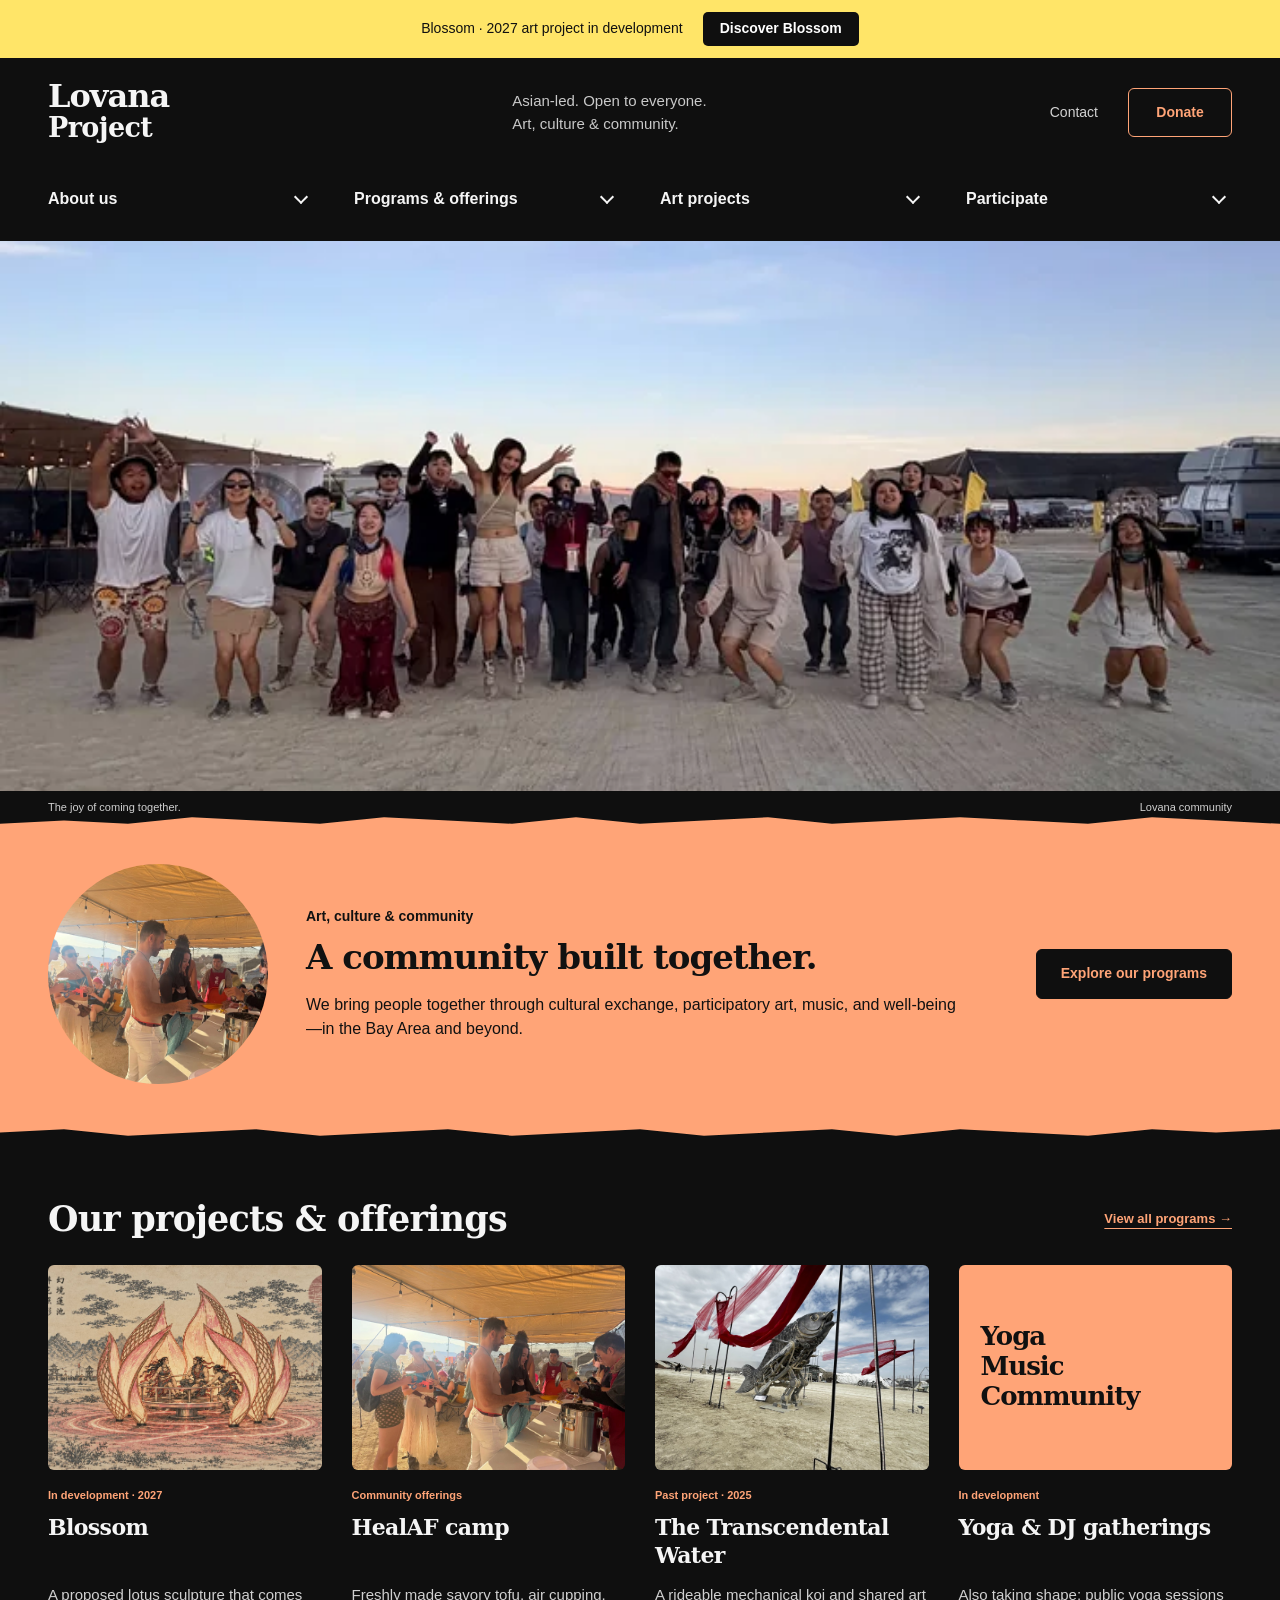
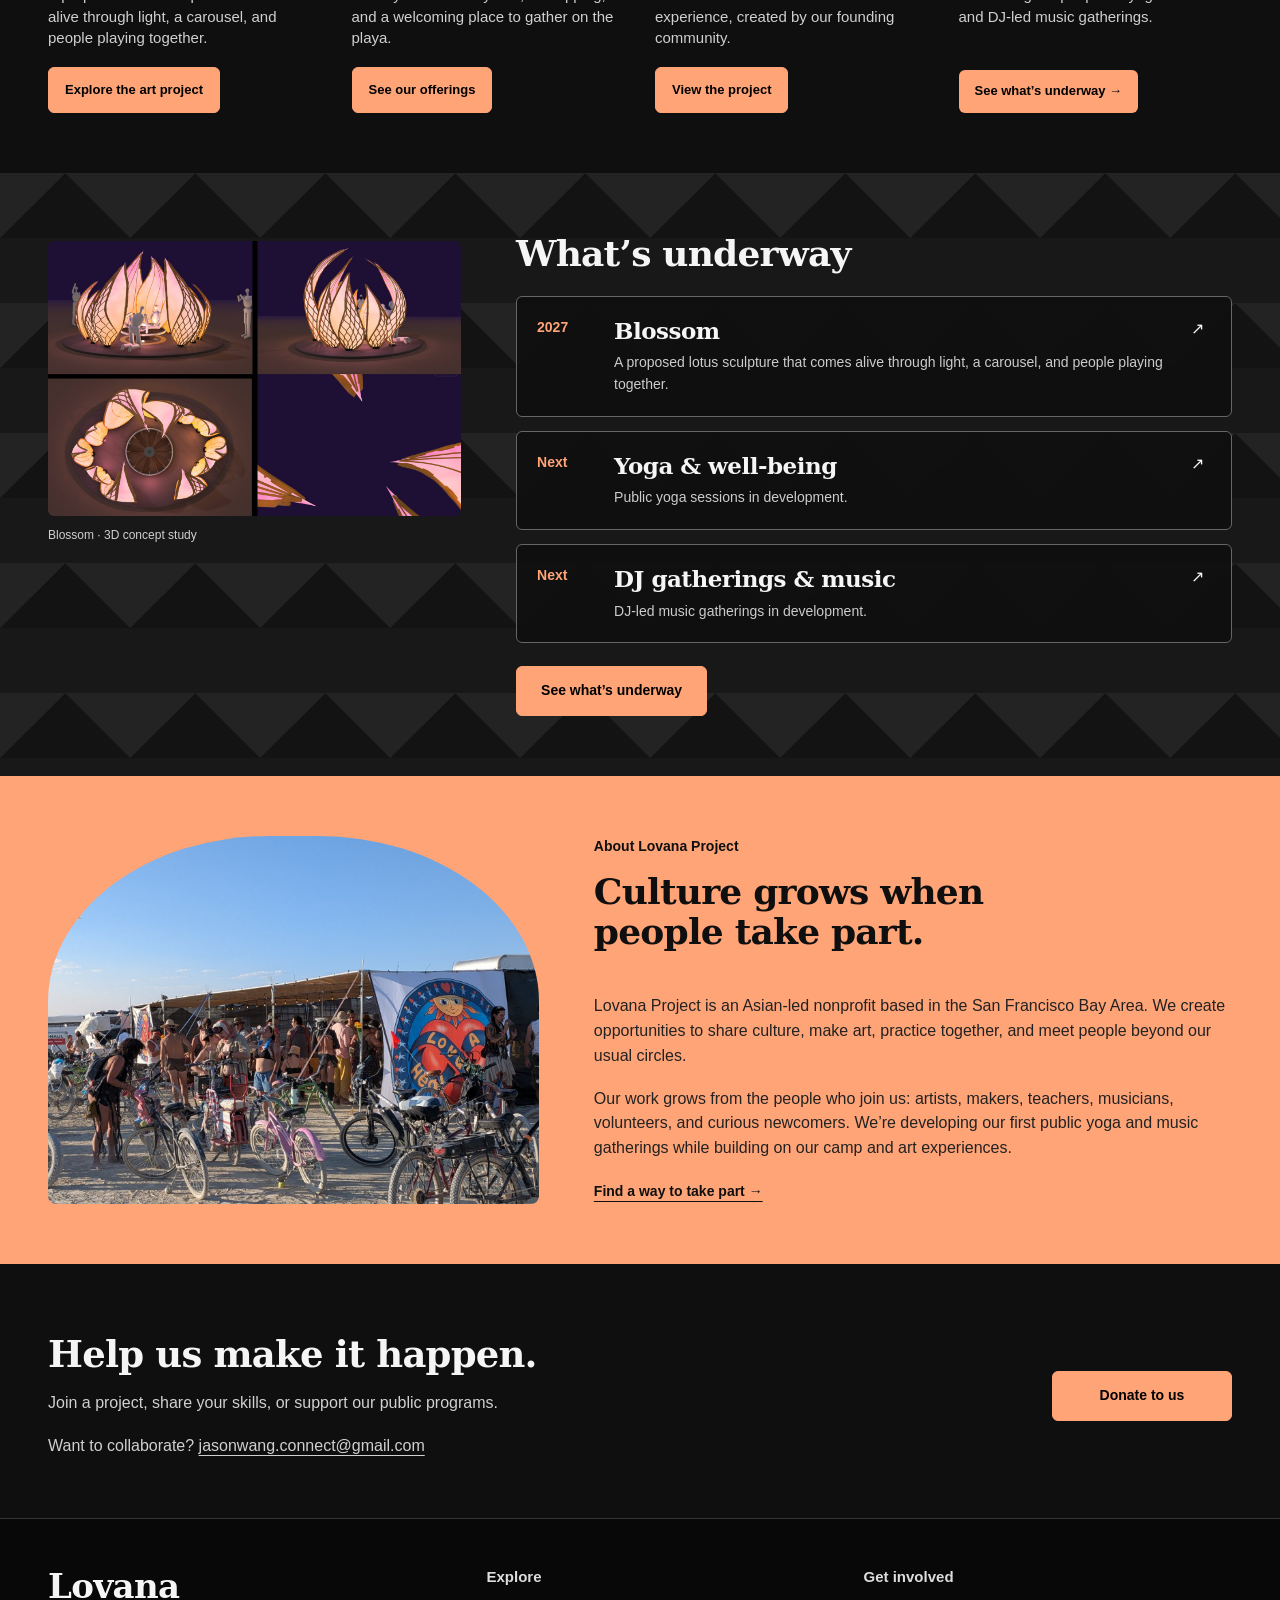
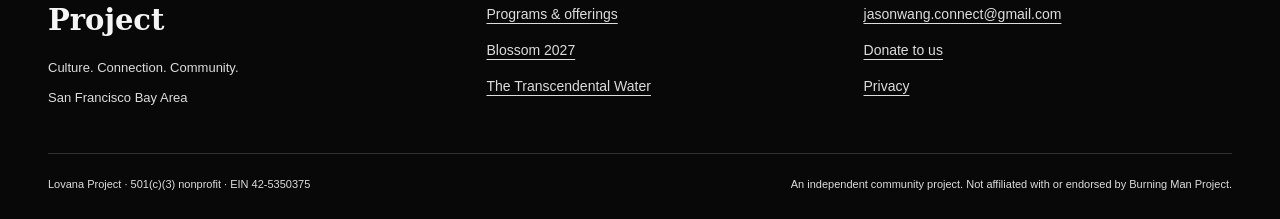
==== index.html @ 0ec7269a "Rebuild site layout with layered navigation and campaign sections" ====
<!doctype html>
<html lang="en"><head><meta charset="utf-8"><meta name="viewport" content="width=device-width, initial-scale=1"><meta name="description" content="Lovana Project brings people together through Asian culture, participatory art, music, and well-being."><meta name="theme-color" content="#111111"><title>Lovana Project — Art, culture &amp; community</title><link rel="stylesheet" href="assets/style.css?v=layout-2"><script src="assets/site.js" defer></script></head><body class="home-layout"><a class="skip" href="#main">Skip to content</a><header class="movement-header">
<div class="notice-bar"><span>Blossom · 2027 art project in development</span><a href="blossom.html">Discover Blossom</a></div>
<div class="brand-row wrap"><a class="wordmark" href="index.html" aria-label="Lovana Project home">Lovana<span>Project</span></a><p class="brand-message">Asian-led. Open to everyone.<br>Art, culture &amp; community.</p><div class="utility-links"><a href="mailto:jasonwang.connect@gmail.com">Contact</a><a class="button outline" href="donate.html">Donate</a></div></div>
<nav class="main-nav wrap" aria-label="Main navigation">
<details><summary>About us</summary><div class="dropdown-menu"><a href="index.html#about">Our community</a><a href="mailto:jasonwang.connect@gmail.com">Contact us</a><a href="privacy.html">Privacy</a></div></details>
<details><summary>Programs &amp; offerings</summary><div class="dropdown-menu"><a href="programs.html">All programs</a><a href="programs.html#offerings">HealAF camp offerings</a><a href="programs.html#underway">Yoga &amp; DJ gatherings</a></div></details>
<details><summary>Art projects</summary><div class="dropdown-menu"><a href="blossom.html">Blossom · 2027</a><a href="programs.html#transcendental-water">The Transcendental Water · 2025</a></div></details>
<details><summary>Participate</summary><div class="dropdown-menu"><a href="index.html#participate">Get involved</a><a href="mailto:jasonwang.connect@gmail.com">Collaborate with us</a><a href="donate.html">Support Lovana Project</a></div></details>
</nav></header><main id="main">
<section class="home-hero" aria-labelledby="home-title"><figure class="hero-photo">
        <picture><source type="image/webp" srcset="assets/photos/lovana-community-720.webp 720w, assets/photos/lovana-community-1440.webp 1440w, assets/photos/lovana-community-2048.webp 2048w" sizes="(max-width: 720px) calc(100vw - 40px), (max-width: 1296px) calc(100vw - 96px), 1200px"><img src="assets/photos/lovana-community.jpg" width="1440" height="809" alt="The Lovana community jumps and raises their arms together outside camp at dusk." fetchpriority="high" decoding="async"></source></picture>
        <figcaption><span>The joy of coming together.</span><span>Lovana community</span></figcaption>
      </figure></section>
<section class="welcome-band"><div class="wrap welcome-inner"><figure class="ribbon-photo"><img src="assets/photos/healaf-tofu.jpg" width="1440" height="1080" alt="Freshly made savory tofu shared with camp visitors." loading="lazy" decoding="async"></figure><div><p class="ribbon-kicker">Art, culture &amp; community</p><h1 id="home-title">A community built together.</h1><p>We bring people together through cultural exchange, participatory art, music, and well-being—in the Bay Area and beyond.</p></div><a class="button dark" href="programs.html">Explore our programs</a></div></section>
<section class="wrap section" id="programs"><span id="transcendental-water" class="anchor-alias"></span><div class="heading-row"><h2>Our projects &amp; offerings</h2><a class="text-link" href="programs.html">View all programs →</a></div><div class="story-cards">
<article><a class="card-image" href="blossom.html"><img src="assets/photos/blossom-panorama.jpg" width="1600" height="914" alt="Concept illustration of Blossom’s glowing lotus and human-powered carousel." loading="lazy" decoding="async"></a><p class="tag">In development · 2027</p><h3><a href="blossom.html">Blossom</a></h3><p>A proposed lotus sculpture that comes alive through light, a carousel, and people playing together.</p><a class="button" href="blossom.html">Explore the art project</a></article>
<article><a class="card-image" href="programs.html#offerings"><img src="assets/photos/healaf-tofu.jpg" width="1440" height="1080" alt="Volunteers serve freshly made savory tofu to the Burning Man community." loading="lazy" decoding="async"></a><p class="tag">Community offerings</p><h3><a href="programs.html#offerings">HealAF camp</a></h3><p>Freshly made savory tofu, air cupping, and a welcoming place to gather on the playa.</p><a class="button" href="programs.html#offerings">See our offerings</a></article>
<article><a class="card-image" href="programs.html#transcendental-water"><img src="assets/photos/transcendental-water-wide.jpg" width="1440" height="1079" alt="The Transcendental Water mechanical koi surrounded by flowing red ribbons." loading="lazy" decoding="async"></a><p class="tag">Past project · 2025</p><h3><a href="programs.html#transcendental-water">The Transcendental Water</a></h3><p>A rideable mechanical koi and shared art experience, created by our founding community.</p><a class="button" href="programs.html#transcendental-water">View the project</a></article>
<article class="upcoming-card"><div class="program-poster" aria-hidden="true"><span>Yoga</span><span>Music</span><span>Community</span></div><p class="tag">In development</p><h3>Yoga &amp; DJ gatherings</h3><p class="upcoming-note card-description">Also taking shape: public yoga sessions and DJ-led music gatherings. <a href="programs.html#underway">See what’s underway →</a></p></article></div></section>
<section class="underway-board section"><div class="wrap underway-grid"><figure><img src="assets/photos/blossom-model.jpg" width="1440" height="960" alt="3D study of Blossom’s petals and human-powered carousel." loading="lazy" decoding="async"><figcaption>Blossom · 3D concept study</figcaption></figure><div><h2>What’s underway</h2><a class="underway-row" href="blossom.html"><span class="row-year">2027</span><span><strong>Blossom</strong><span>A proposed lotus sculpture that comes alive through light, a carousel, and people playing together.</span></span><span aria-hidden="true">↗</span></a><a class="underway-row" href="programs.html#underway"><span class="row-year">Next</span><span><strong>Yoga &amp; well-being</strong><span>Public yoga sessions in development.</span></span><span aria-hidden="true">↗</span></a><a class="underway-row" href="programs.html#underway"><span class="row-year">Next</span><span><strong>DJ gatherings &amp; music</strong><span>DJ-led music gatherings in development.</span></span><span aria-hidden="true">↗</span></a><a class="button" href="programs.html#underway">See what’s underway</a></div></div></section><section class="about-band section" id="about"><div class="wrap about-inner"><figure class="community-cutout"><img src="assets/photos/healaf-camp.jpg" width="1440" height="1080" alt="Visitors and bicycles outside HealAF camp." loading="lazy" decoding="async"></figure><div><p class="tag">About Lovana Project</p><h2>Culture grows when<br>people take part.</h2></div><div><p>Lovana Project is an Asian-led nonprofit based in the San Francisco Bay Area. We create opportunities to share culture, make art, practice together, and meet people beyond our usual circles.</p><p>Our work grows from the people who join us: artists, makers, teachers, musicians, volunteers, and curious newcomers. We’re developing our first public yoga and music gatherings while building on our camp and art experiences.</p><a class="text-link" href="programs.html">Find a way to take part →</a></div></div></section>
<section class="participate section" id="participate"><div class="wrap support-inner"><div><h2>Help us make it happen.</h2><p>Join a project, share your skills, or support our public programs.</p><p class="contact-slot">Want to collaborate? <a href="mailto:jasonwang.connect@gmail.com">jasonwang.connect@gmail.com</a></p></div><a class="button" href="donate.html">Donate to us</a></div></section>
</main>  <footer class="expanded-footer"><div class="wrap footer-grid"><div class="footer-brand"><a class="wordmark" href="index.html">Lovana<span>Project</span></a><p>Culture. Connection. Community.</p><p>San Francisco Bay Area</p></div><div><h2>Explore</h2><a href="programs.html">Programs &amp; offerings</a><a href="blossom.html">Blossom 2027</a><a href="programs.html#transcendental-water">The Transcendental Water</a></div><div><h2>Get involved</h2><a href="mailto:jasonwang.connect@gmail.com">jasonwang.connect@gmail.com</a><a href="donate.html">Donate to us</a><a href="privacy.html">Privacy</a></div></div><div class="wrap footer-legal"><p>Lovana Project · 501(c)(3) nonprofit<span class="ein-slot"> · EIN 42-5350375</span></p><p>An independent community project. Not affiliated with or endorsed by Burning Man Project.</p></div></footer></body></html>
---- assets/style.css ----
:root{--paper:#111;--ink:#f5f2eb;--muted:#c4c2bd;--accent:#ffa16e;--line:#454545;--panel:#202020;--serif:Georgia,'Times New Roman',serif}
*{box-sizing:border-box}html{scroll-behavior:smooth;scroll-padding-top:24px}body{margin:0;background:var(--paper);color:var(--ink);font-family:Arial,Helvetica,sans-serif;font-size:16px;line-height:1.55}a{color:inherit;text-underline-offset:4px}a:hover{color:var(--accent)}a:focus-visible{outline:3px solid var(--accent);outline-offset:5px}::selection{background:var(--accent);color:#111}.wrap{width:min(1200px,calc(100% - 96px));margin-inline:auto}img{max-width:100%}figure{margin:0}picture{display:block}figure img{display:block;width:100%;height:auto}figcaption{font-size:12px;line-height:1.55;color:var(--muted);margin-top:10px}p{margin:0 0 18px}h1,h2,h3{font-family:var(--serif);font-weight:700;line-height:1.13;letter-spacing:-.7px;margin:0 0 22px}h1{font-size:58px}h2{font-size:36px}h3{font-size:25px}em{font-style:normal;color:inherit}h3 a{text-decoration:none}.skip{position:absolute;top:-100px;left:20px;z-index:4;background:var(--accent);color:#111;padding:12px}.skip:focus{top:10px}.section{padding-block:64px}.site-header.wrap{width:100%;padding:26px max(48px,calc((100vw - 1200px)/2));display:flex;align-items:center;justify-content:space-between;gap:30px;background:#101010;border-bottom:1px solid #303030}.wordmark{font-family:var(--serif);font-size:31px;font-weight:700;line-height:1;text-decoration:none;letter-spacing:-.6px;color:var(--ink)}.wordmark span{display:block;font-size:25px;line-height:1.2;letter-spacing:0}.site-header nav{display:flex;align-items:center;gap:32px;font-size:15px;font-weight:600}.site-header nav>a{text-decoration:none}.site-header nav>a:not(.button):hover{text-decoration:underline}.button{display:inline-flex;align-items:center;justify-content:center;gap:20px;min-height:48px;padding:13px 23px;background:var(--accent);border:1px solid var(--accent);border-radius:4px;color:#111;text-decoration:none;font-size:14px;font-weight:700;line-height:1.4}.button:hover{background:#ff8a49;border-color:#ff8a49;color:#111}.button.small{min-height:44px;padding:11px 23px}.button.dark,.button.light{background:#111;border-color:#111;color:#fff}.button.dark:hover,.button.light:hover{background:#303030;color:#fff}.text-link{display:inline-block;font-size:14px;font-weight:600;text-decoration:underline;text-underline-offset:5px}.eyebrow,.tag{font-family:Arial,Helvetica,sans-serif;font-size:11px;font-weight:700;letter-spacing:1px;text-transform:uppercase;color:var(--accent)}.eyebrow{margin-bottom:18px}.tag{margin-bottom:13px}.intro{font-size:20px;line-height:1.5;max-width:720px}.fine{font-size:12px;line-height:1.6;color:var(--muted)}.large-copy{font-size:23px;line-height:1.45}.home-hero{position:relative;background:#111}.home-hero .hero-photo img{width:100%;height:auto;display:block;border-radius:0}.home-hero .hero-photo picture{position:relative}.home-hero .hero-photo picture:after{content:"";position:absolute;inset:0;background:linear-gradient(180deg,rgba(0,0,0,.58),transparent 62%);pointer-events:none}.home-hero .hero-photo figcaption{padding:10px max(48px,calc((100vw - 1200px)/2));margin:0;display:flex;justify-content:space-between;gap:20px;background:#111}.splash-copy{position:absolute;top:9%;left:max(48px,calc((100vw - 1200px)/2));max-width:650px;pointer-events:none}.splash-copy h1{font-size:clamp(38px,5.1vw,76px);color:#fff;text-shadow:0 2px 12px #0005}.splash-copy p{font-size:17px;color:#fff}.welcome-band{background:var(--accent);color:#111;padding-block:38px}.welcome-inner{display:flex;align-items:center;justify-content:space-between;gap:60px}.welcome-inner>div{max-width:800px}.welcome-inner h2{font-size:31px;margin-bottom:12px}.welcome-inner p{margin:0}.welcome-inner .button{flex-shrink:0}.heading-row{display:flex;align-items:center;justify-content:space-between;gap:30px;margin-bottom:28px}.heading-row h2{margin:0}.story-cards{display:grid;grid-template-columns:repeat(3,1fr);gap:32px}.story-cards article{display:flex;flex-direction:column;align-items:flex-start}.card-image{width:100%;display:block;margin-bottom:20px}.card-image img{display:block;width:100%;aspect-ratio:4/3;object-fit:cover;border-radius:4px}.story-cards h3{margin-bottom:14px}.story-cards .tag{margin-bottom:10px}.story-cards p:not(.tag){font-size:15px;color:var(--muted)}.story-cards .button{margin-top:auto}.upcoming-note{border-top:1px solid var(--line);padding-top:27px;margin:35px 0 0;color:var(--muted);font-size:14px}.upcoming-note a{color:var(--accent)}.about-band{background:var(--panel)}.about-inner{display:grid;grid-template-columns:1fr 1.15fr;gap:80px}.about-inner p:not(.tag){color:var(--muted)}.about-inner .text-link{color:var(--accent)}.participate{background:#262626}.participate .eyebrow{color:var(--accent)}.participate p{max-width:760px;color:var(--muted)}.participate .button.light{background:var(--accent);color:#111;border-color:var(--accent)}.support-inner{display:flex;justify-content:space-between;align-items:center;gap:50px}.support-inner h2{margin-bottom:15px}.support-inner p:last-child{margin-bottom:0}.support-inner .button{min-width:180px;flex-shrink:0}.site-footer.wrap{width:100%;padding:40px max(48px,calc((100vw - 1200px)/2));display:flex;justify-content:space-between;gap:45px;background:#080808;font-size:12px;border-top:1px solid #333}.site-footer .wordmark{display:block;margin-bottom:20px;font-size:28px}.site-footer .wordmark span{font-size:22px}.site-footer p{margin-bottom:8px}.site-footer>div:last-child{max-width:490px}.affiliation{margin-top:18px}.page-intro{padding-block:58px 45px}.page-intro h1{font-size:60px;margin-bottom:25px}.page-intro>.intro{max-width:780px;color:var(--muted)}.section-nav{display:flex;gap:15px 28px;flex-wrap:wrap;margin-top:28px;font-size:14px}.section-nav a{color:var(--accent);padding-block:6px}.section-heading{display:flex;justify-content:space-between;align-items:flex-start;gap:50px;margin-bottom:30px}.section-heading h2{width:66%;margin:0}.underway{background:#1d1d1d}.blossom-teaser{display:grid;grid-template-columns:1.35fr 1fr;gap:40px;align-items:center;text-decoration:none;margin-bottom:40px}.blossom-teaser>img{display:block;width:100%;height:auto;border-radius:4px}.blossom-teaser>span{display:flex;flex-direction:column;align-items:flex-start;gap:15px;color:var(--ink)}.blossom-teaser .tag{margin:0}.blossom-teaser strong{font-family:var(--serif);font-size:42px;line-height:1.1}.blossom-teaser .text-link{color:var(--accent)}.program{display:grid;grid-template-columns:45px 1fr 1.35fr;gap:24px;padding-block:30px;border-top:1px solid var(--line)}.program-number{color:var(--muted);font-size:12px;padding-top:3px}.program h3{font-size:28px;margin:0}.program .tag{margin-bottom:12px}.program-detail p:not(.fine){color:var(--muted);font-size:15px}.program-detail p:last-child{margin-bottom:0}.programs{background:#111}.camp-gallery{display:grid;grid-template-columns:1fr 1fr;gap:24px;margin:12px 0 30px}.camp-gallery img{width:100%;aspect-ratio:4/3;object-fit:cover;border-radius:4px}.camp-gallery .tofu-offering{grid-column:1 / -1}.camp-gallery .tofu-offering img{aspect-ratio:16/9;object-position:center 55%}.past{display:grid;grid-template-columns:1fr 2fr;gap:40px}.past .year{font-family:var(--serif);font-size:72px;font-weight:700;color:var(--accent);line-height:1}.past>div>p:not(.tag):not(.eyebrow):not(.large-copy){color:var(--muted)}.art-gallery{grid-column:1 / -1;display:grid;grid-template-columns:1.5fr 1fr;gap:24px}.art-gallery img{height:440px;width:100%;object-fit:cover;border-radius:4px}.art-gallery figure:last-child img{object-position:center 64%}.project-moments{grid-column:1 / -1;display:grid;grid-template-columns:1.25fr 1fr;gap:24px}.project-moments figure:nth-child(1){grid-column:1;grid-row:1}.project-moments figure:nth-child(2){grid-column:1;grid-row:2}.project-moments figure:nth-child(3){grid-column:2;grid-row:1 / 3;align-self:center}.project-moments img{height:auto;width:100%;display:block;border-radius:4px}.back-link{display:inline-block;font-size:13px;margin-bottom:25px;color:var(--accent)}.blossom-title{display:flex;align-items:center;justify-content:space-between;gap:50px}.blossom-title h1{font-size:92px;margin:0}.blossom-title>.intro{max-width:440px;margin:0}.project-status{font-size:13px;color:var(--muted);margin-block:22px 30px}.blossom-hero img,.blossom-journey img,.design-section figure img{width:100%;height:auto;display:block;border-radius:4px}.project-story{display:grid;grid-template-columns:1fr 2fr;gap:40px}.project-story>div{max-width:750px}.project-story p:not(.large-copy):not(.eyebrow){color:var(--muted)}.project-story .button{margin-top:12px}.video-note{margin-top:10px}.blossom-journey{background:#232323}.journey-steps{list-style:none;padding:0;display:grid;grid-template-columns:repeat(3,1fr);gap:32px;margin:32px 0 0}.journey-steps h3{font-size:24px;margin-bottom:12px}.journey-steps p{font-size:14px;margin:0;color:var(--muted)}.journey-steps .tag{display:block;margin-bottom:12px}.design-section{background:#1c1c1c}.project-facts{display:grid;grid-template-columns:repeat(3,1fr);gap:25px 35px;margin:35px 0 26px}.project-facts div{border-top:1px solid var(--line);padding-top:15px}.project-facts dt{text-transform:uppercase;font-size:10px;letter-spacing:1px;margin-bottom:9px;color:var(--accent)}.project-facts dd{margin:0;font-size:15px}.project-actions{display:flex;align-items:center;gap:25px;flex-wrap:wrap}.project-actions .text-link{color:var(--accent)}.giving-simple{min-height:65vh;padding-block:90px 80px;text-align:center;max-width:850px}.giving-simple h1{font-size:58px;margin-bottom:25px}.giving-simple .intro{max-width:600px;margin:0 auto 35px;color:var(--muted)}.giving-simple #giving-status{margin:0 auto 35px;max-width:560px}.giving-simple #giving-status>.button{min-width:300px;min-height:80px;font-size:24px;padding:22px 40px;gap:40px}.giving-note{font-size:13px;line-height:1.65;color:var(--muted);max-width:390px;margin:18px auto 0}.giving-simple>.fine{margin:0}.prose{max-width:850px;padding-block:65px}.prose h1{font-size:60px;margin-bottom:30px}.prose h2{font-size:28px;margin-top:40px}.prose p{color:var(--muted)}.anchor-alias{display:block}
@media(max-width:1000px){.wrap{width:calc(100% - 56px)}.site-header.wrap{padding-inline:28px}.site-header nav{gap:22px;font-size:14px}.splash-copy{left:28px}.home-hero .hero-photo figcaption,.site-footer.wrap{padding-inline:28px}.welcome-inner{gap:30px}.story-cards{gap:22px}.about-inner{gap:40px}.blossom-title{align-items:flex-start;flex-direction:column;gap:18px}.blossom-title h1{font-size:85px}.art-gallery img{height:350px}.project-facts{grid-template-columns:repeat(2,1fr)}}
@media(max-width:720px){.wrap{width:calc(100% - 40px)}.section{padding-block:44px}.site-header.wrap{padding:19px 20px;gap:20px;align-items:flex-start}.wordmark{font-size:25px}.wordmark span{font-size:21px}.site-header nav{gap:12px 18px;flex-wrap:wrap;justify-content:flex-end;font-size:12px;max-width:240px}.site-header nav .button{padding:8px 17px;min-height:36px;font-size:12px}.splash-copy{left:20px;top:8%;max-width:270px}.splash-copy h1{font-size:clamp(26px,6.7vw,40px);margin-bottom:9px;letter-spacing:-.5px}.splash-copy p{font-size:12px}.home-hero .hero-photo figcaption{padding:9px 20px;font-size:10px;gap:10px}.home-hero .hero-photo figcaption>span:first-child{display:none}.welcome-band{padding-block:28px}.welcome-inner,.support-inner{display:block}.welcome-inner h2{font-size:26px}.welcome-inner .button{margin-top:24px}.heading-row{display:block}.heading-row h2{font-size:31px;margin-bottom:15px}.story-cards{grid-template-columns:1fr;gap:35px}.card-image img{aspect-ratio:4/3}.story-cards article{max-width:520px}.story-cards h3{font-size:26px}.story-cards .button{margin-top:5px}.about-inner,.past,.project-story{grid-template-columns:1fr;gap:18px}.about-inner h2{font-size:31px}.support-inner .button{margin-top:25px}.site-footer.wrap{padding:30px 20px;flex-direction:column;gap:25px}.site-footer .wordmark{font-size:25px;margin-bottom:15px}.site-footer .wordmark span{font-size:21px}.page-intro{padding-block:40px 35px}.page-intro h1{font-size:43px}.intro{font-size:18px}.section-heading{display:block;margin-bottom:25px}.section-heading h2{width:100%;font-size:31px}.section-heading>.eyebrow{margin-bottom:14px}.section-nav{gap:8px 24px;margin-top:20px}.blossom-teaser{grid-template-columns:1fr;gap:22px;margin-bottom:30px}.blossom-teaser strong{font-size:35px}.program{grid-template-columns:22px 1fr;gap:15px;padding-block:25px}.program-detail{grid-column:2}.program h3{font-size:26px}.programs .camp-gallery{grid-template-columns:1fr;gap:23px}.camp-gallery .tofu-offering{grid-column:auto}.camp-gallery .tofu-offering img{aspect-ratio:auto}.art-gallery{grid-template-columns:1fr;gap:22px}.art-gallery img{height:auto;object-fit:contain}.art-gallery figure:last-child{max-width:480px;width:100%;margin-inline:auto}.past .year{font-size:55px}.project-moments{grid-template-columns:1fr;gap:22px}.project-moments figure:nth-child(n){grid-column:auto;grid-row:auto}.project-moments figure:last-child{width:100%;max-width:480px;margin-inline:auto}.blossom-title h1{font-size:67px}.blossom-title>.intro{font-size:18px}.project-story h2{font-size:31px}.large-copy{font-size:21px}.journey-steps{grid-template-columns:1fr;gap:28px}.project-facts{grid-template-columns:1fr;gap:20px}.project-actions{gap:20px}.giving-simple{padding-block:65px}.giving-simple h1{font-size:43px}.giving-simple #giving-status>.button{width:100%;min-width:0;font-size:23px}.prose{padding-block:40px}.prose h1{font-size:45px}.prose h2{font-size:26px}}
@media(prefers-reduced-motion:reduce){html{scroll-behavior:auto}}

@media(max-width:720px){.splash-copy p{display:none}}

/* Layout system informed by Burning Man's layered navigation and campaign sections. */
:root{--paper:#0f0f0f;--ink:#f5f5f5;--accent:#ffa477;--muted:#d0d0d0;--serif:Rockwell,'Rockwell Nova','Roboto Slab','DejaVu Serif','Sitka Small',serif;--yellow:#ffe568}
body{font-family:Roboto,Inter,'Helvetica Neue',Arial,sans-serif;background:#0f0f0f}h1,h2,h3{letter-spacing:-.8px;font-family:var(--serif);font-weight:700}h2{font-size:36px}h3{font-size:23px}.section{padding-block:60px}.button{border-radius:6px;background:#ffa477;color:#000;font-size:14px;padding:14px 24px;min-height:49px}.button:hover{background:#ff8b46;color:#000}.eyebrow,.tag{text-transform:none;letter-spacing:0;font-size:13px;font-weight:600}.text-link{font-weight:600}
.movement-header{position:relative;z-index:20;background:#0f0f0f;color:#f5f5f5}.notice-bar{background:var(--yellow);color:#101010;padding:12px 24px;display:flex;align-items:center;justify-content:center;gap:20px;font-size:14px}.notice-bar a{background:#0f0f0f;border-radius:5px;color:#fff;text-decoration:none;padding:6px 17px;font-weight:600}.notice-bar a:hover{color:#ffa477}.brand-row{display:flex;align-items:center;justify-content:space-between;gap:40px;padding-block:23px}.movement-header .wordmark{font-family:var(--serif);font-size:32px;line-height:.95;letter-spacing:-1px}.movement-header .wordmark span{font-family:inherit;font-size:27px;line-height:1.25;letter-spacing:-.6px}.brand-message{font-size:15px;color:#c9c9c9;margin:0 auto;line-height:1.5}.utility-links{display:flex;align-items:center;gap:30px;font-size:14px}.utility-links>a:not(.button){color:#d3d3d3;text-decoration:none}.utility-links .outline{background:transparent;border:1px solid #ffa477;color:#ffa477;min-width:104px;padding:11px 24px}.utility-links .outline:hover{background:#ffa477;color:#000}.main-nav{display:grid;grid-template-columns:repeat(4,1fr);gap:40px;padding-block:9px 19px}.main-nav details{position:relative}.main-nav summary{display:flex;align-items:center;justify-content:space-between;gap:14px;list-style:none;cursor:pointer;padding:10px 0;font-size:16px;font-weight:600}.main-nav summary::-webkit-details-marker{display:none}.main-nav summary:after{content:'';display:block;width:8px;height:8px;border-right:2px solid #f5f5f5;border-bottom:2px solid #f5f5f5;transform:rotate(45deg);margin-right:8px;margin-top:-5px}.main-nav details[open] summary{color:#ffa477}.main-nav details[open] summary:after{transform:rotate(225deg);margin-top:3px;border-color:#ffa477}.dropdown-menu{position:absolute;top:100%;left:-18px;min-width:270px;background:#202020;border-top:3px solid #ffa477;border-radius:0 0 5px 5px;padding:12px 0;box-shadow:0 12px 24px #0007}.main-nav details:last-child .dropdown-menu{left:auto;right:0}.dropdown-menu a{display:block;padding:11px 18px;text-decoration:none;font-size:14px;color:#f5f5f5;line-height:1.4}.dropdown-menu a:hover,.dropdown-menu a:focus{background:#333;color:#ffa477}.main-nav summary:focus-visible{outline:2px solid #ffa477;outline-offset:5px}
.home-hero .hero-photo picture:after{display:none}.home-hero .hero-photo img{height:clamp(420px,43vw,620px);width:100%;object-fit:cover;object-position:center 73%}.home-hero .hero-photo figcaption{font-size:11px;padding-block:8px;background:#0f0f0f}.welcome-band{position:relative;margin-top:-10px;padding:50px 0 55px;background:#ffa477;clip-path:polygon(0 3%,5% 2%,10% 3%,15% 1%,20% 2%,25% 3%,30% 1%,35% 2%,40% 3%,45% 1%,50% 3%,55% 2%,60% 1%,65% 3%,70% 2%,75% 1%,80% 2%,85% 3%,90% 1%,95% 2%,100% 3%,100% 97%,95% 98%,90% 97%,85% 99%,80% 98%,75% 97%,70% 99%,65% 97%,60% 98%,55% 99%,50% 97%,45% 98%,40% 99%,35% 97%,30% 98%,25% 99%,20% 97%,15% 98%,10% 99%,5% 97%,0 98%)}.welcome-inner{display:grid;grid-template-columns:220px 1fr auto;align-items:center;gap:38px}.welcome-inner>div{max-width:650px}.ribbon-photo{width:220px;height:220px;border-radius:50%;overflow:hidden}.ribbon-photo img{width:100%;height:100%;object-fit:cover;object-position:65% center}.welcome-inner .ribbon-kicker{font-size:14px;font-weight:600;margin:0 0 10px}.welcome-inner h1{font-size:34px;line-height:1.15;margin:0 0 16px;letter-spacing:-1px}.welcome-inner h1 br{display:none}.welcome-inner p{font-size:16px}.welcome-inner .button{background:#0f0f0f;color:#ffa477;border-color:#0f0f0f;min-width:180px}.welcome-inner .button:hover{background:#2a2a2a}.home-layout .heading-row{margin-bottom:26px}.home-layout .heading-row h2{font-size:35px}.home-layout .heading-row .text-link{font-size:13px;color:#ffa477}.story-cards{grid-template-columns:repeat(4,1fr);gap:30px}.story-cards h3{font-size:22px;line-height:1.27;letter-spacing:-.6px}.story-cards p:not(.tag){font-size:15px;line-height:1.45}.story-cards .tag{font-size:11px;margin-bottom:10px;color:#ffa477}.card-image{margin-bottom:17px}.card-image img{border-radius:6px;aspect-ratio:4/3}.story-cards .button{font-size:13px;padding:12px 16px;min-height:46px;margin-top:6px}.program-poster{width:100%;aspect-ratio:4/3;background:#ffa477;border-radius:6px;color:#101010;display:flex;flex-direction:column;justify-content:center;padding:22px;margin-bottom:17px;font-family:var(--serif);font-weight:700;font-size:26px;line-height:1.15;letter-spacing:-1px}.story-cards .upcoming-note{border:0;margin:0;padding:0;font-size:15px;line-height:1.45}.story-cards .upcoming-note a{display:inline-block;background:#ffa477;color:#000;text-decoration:none;border-radius:6px;font-weight:700;padding:12px 16px;margin-top:20px;font-size:13px}.underway-board{background-color:#181818;background-image:linear-gradient(135deg,#232323 25%,transparent 25%),linear-gradient(225deg,#232323 25%,transparent 25%),linear-gradient(45deg,#131313 25%,transparent 25%),linear-gradient(315deg,#131313 25%,transparent 25%);background-size:130px 130px;background-position:0 0,0 0,65px 65px,65px 65px}.underway-grid{display:grid;grid-template-columns:.75fr 1.3fr;gap:55px;align-items:start}.underway-grid>figure{padding-top:8px}.underway-grid>figure img{border-radius:6px}.underway-grid h2{font-size:36px;margin-bottom:22px}.underway-row{display:grid;grid-template-columns:57px 1fr 20px;gap:20px;align-items:start;background:#0f0f0fe8;border:1px solid #666;border-radius:6px;padding:20px;text-decoration:none;margin-bottom:14px}.underway-row:hover{border-color:#ffa477;color:inherit}.row-year{color:#ffa477;font-size:14px;font-weight:700}.underway-row strong{display:block;font-family:var(--serif);font-size:23px;line-height:1.2;letter-spacing:-.5px;margin-bottom:8px}.underway-row>span>span{display:block;font-size:14px;color:#ccc}.underway-grid .button{margin-top:9px}.about-band{background:#ffa477;color:#0f0f0f}.about-inner{display:grid;grid-template-columns:1fr 1.3fr;gap:20px 55px;align-items:start}.community-cutout{grid-column:1;grid-row:1 / 3;align-self:center}.community-cutout img{height:auto;border-radius:45% 45% 8px 8px}.about-inner>div{grid-column:2}.about-inner h2{font-size:36px}.about-inner .tag{color:#0f0f0f;font-size:14px}.about-inner p:not(.tag){color:#222;font-size:16px}.about-inner .text-link{color:#0f0f0f}.participate{background:#0f0f0f}.support-inner{padding-top:10px}.support-inner h2{font-size:37px}.support-inner .button{background:#ffa477;color:#000}.expanded-footer{background:#080808;color:#ddd;border-top:1px solid #363636;padding:50px 0 25px}.footer-grid{display:grid;grid-template-columns:1.2fr 1fr 1.2fr;gap:70px}.footer-grid .wordmark{font-family:var(--serif);font-size:34px;display:inline-block;margin-bottom:20px;color:#f5f5f5}.footer-grid .wordmark span{font-size:29px}.footer-grid p{font-size:13px;margin-bottom:10px}.footer-grid h2{font-family:Arial,sans-serif;font-size:15px;letter-spacing:0;margin-bottom:18px}.footer-grid>div>a:not(.wordmark){display:block;font-size:14px;margin-bottom:14px}.footer-legal{border-top:1px solid #303030;margin-top:35px;padding-top:22px;display:flex;justify-content:space-between;gap:35px}.footer-legal p{font-size:11px;margin:0;line-height:1.6}
.programs-layout .page-intro{width:100%;max-width:none;background:#ffa477;color:#0f0f0f;padding:45px max(48px,calc((100vw - 1200px)/2)) 38px}.programs-layout .page-intro h1{font-size:49px;letter-spacing:-1.5px}.programs-layout .page-intro .eyebrow,.programs-layout .page-intro .intro{color:#0f0f0f}.programs-layout .section-nav{border-top:1px solid #0f0f0f55;padding-top:15px;margin-top:22px;gap:30px}.programs-layout .section-nav a{color:#111;font-weight:600}.section-heading{display:block;margin-bottom:30px}.section-heading h2{width:auto;font-size:36px}.section-heading .eyebrow{margin-bottom:12px}.underway{background:#0f0f0f}.underway .blossom-teaser{background:#202020;padding:25px;border-radius:8px;grid-template-columns:1.3fr 1fr;gap:35px;margin-bottom:25px}.blossom-teaser strong{font-size:42px}.blossom-teaser>span{gap:13px}.blossom-teaser .text-link{background:#ffa477;color:#000;text-decoration:none;padding:12px 22px;border-radius:6px;font-size:14px}.future-pair{display:grid;grid-template-columns:1fr 1fr;gap:25px;margin-bottom:25px}.future-pair .program{display:block;background:#202020;border:1px solid #454545;padding:27px;border-radius:8px}.future-pair .program-number{display:none}.future-pair .program h3{font-size:28px;margin-bottom:19px}.future-pair .program-detail{display:block}.future-pair .program .tag{font-size:13px}.programs-layout #offerings{background:#222}.offering-feature{display:grid;grid-template-columns:.8fr 1.4fr;gap:45px;align-items:center;margin-bottom:35px}.offering-feature>.program{display:block;border:0;padding:0}.offering-feature .program-number{display:none}.offering-feature h3{font-size:30px;margin-bottom:20px}.offering-feature .program-detail{margin-top:22px}.offering-feature .tofu-offering img{height:auto;aspect-ratio:auto;border-radius:6px}.programs-layout .camp-gallery{grid-template-columns:1fr 1fr;gap:30px;margin:0}.programs-layout .camp-gallery img{aspect-ratio:16/9}.past.section.wrap{width:100%;max-width:none;padding:60px max(48px,calc((100vw - 1200px)/2));background:#eae1d0;color:#111;grid-template-columns:.65fr 1.35fr;gap:35px 55px}.past .year{color:#0f0f0f;font-size:74px}.past .tag,.past .eyebrow{color:#222}.past>div>p:not(.tag):not(.eyebrow):not(.large-copy){color:#333}.past h2{font-size:38px}.past figcaption{color:#4e493f}.past .art-gallery{gap:30px}.past .art-gallery img{height:410px}.past .project-moments{grid-template-columns:1fr 1fr .75fr;gap:30px}.past .project-moments figure:nth-child(n){grid-column:auto;grid-row:auto;align-self:start}.past .project-moments img{border-radius:6px}
.project-masthead{padding-top:35px}.project-masthead .back-link{color:#ffa477;margin-bottom:25px}.project-masthead .eyebrow{font-size:14px}.project-masthead .blossom-title h1{font-size:100px}.project-masthead .project-status{display:inline-block;background:#ffa477;color:#111;padding:9px 14px;border-radius:4px;margin-top:24px}.blossom-layout main>.project-story:nth-of-type(2){background:#ffa477;color:#111;width:100%;max-width:none;padding-inline:max(48px,calc((100vw - 1200px)/2))}.blossom-layout main>.project-story:nth-of-type(2) p{color:#222}.blossom-layout main>.project-story:nth-of-type(2) .eyebrow{color:#111}.blossom-layout main>.project-story:nth-of-type(2) .button{background:#0f0f0f;color:#ffa477;border-color:#0f0f0f}.project-story h2{font-size:36px}.project-story .large-copy{font-size:26px;font-family:var(--serif);font-weight:700;line-height:1.3}.blossom-journey{background:#0f0f0f}.journey-steps li{border-top:4px solid #ffa477;padding:22px 0 0}.journey-steps h3{font-size:25px}.design-section{background:#232323}.project-facts div{border-color:#666}.project-facts dt{font-size:12px;text-transform:none;letter-spacing:0}.blossom-layout .participate{background:#ffa477;color:#111}.blossom-layout .participate p,.blossom-layout .participate .eyebrow{color:#222}.blossom-layout .participate .button.light{background:#111;color:#ffa477;border-color:#111}.blossom-layout .project-actions .text-link{color:#111}
.giving-simple.wrap{max-width:none;width:100%;padding:80px 24px 70px;background:#ffa477;color:#111;min-height:66vh}.giving-simple .eyebrow{color:#111}.giving-simple h1{font-size:52px;max-width:850px;margin-inline:auto}.giving-simple .intro,.giving-simple .giving-note,.giving-simple .fine{color:#222}.giving-simple #giving-status>.button{background:#0f0f0f;border-color:#0f0f0f;color:#ffa477;min-width:330px;min-height:85px;font-size:25px}.giving-simple #giving-status>.button:hover{background:#292929}.prose{padding-block:55px}.prose h1{font-size:51px}.prose h2{font-size:28px}
@media(max-width:1100px){.welcome-inner{grid-template-columns:170px 1fr;gap:25px}.ribbon-photo{width:170px;height:170px}.welcome-inner>.button{grid-column:2;justify-self:start}.story-cards{gap:22px;grid-template-columns:repeat(2,1fr)}.story-cards h3{font-size:26px}.program-poster{font-size:38px}.underway-grid{gap:30px}.footer-grid{gap:35px}.brand-row{gap:25px}.main-nav{gap:25px}.main-nav summary{font-size:14px}.brand-message{font-size:13px}.offering-feature{gap:30px}.project-masthead .blossom-title h1{font-size:85px}}
@media(max-width:720px){h2{font-size:29px}.section{padding-block:42px}.notice-bar{gap:10px;padding:10px 15px;font-size:11px;justify-content:space-between;line-height:1.4}.notice-bar span{max-width:190px}.notice-bar a{padding:6px 10px;white-space:nowrap;font-size:11px}.brand-row{padding-block:18px;gap:20px}.movement-header .wordmark{font-size:27px}.movement-header .wordmark span{font-size:23px}.brand-message{display:none}.utility-links{gap:16px;font-size:12px}.utility-links .outline{min-width:80px;padding:8px 16px;min-height:39px;font-size:12px}.main-nav{grid-template-columns:1fr 1fr;gap:2px 25px;padding:0 0 14px}.main-nav summary{font-size:12px;padding:9px 0}.main-nav summary:after{width:6px;height:6px}.dropdown-menu{min-width:240px;left:0;max-width:calc(100vw - 40px)}.main-nav details:nth-child(even) .dropdown-menu{left:auto;right:0}.dropdown-menu a{font-size:13px;padding:12px 15px}.home-hero .hero-photo img{height:auto;object-fit:contain}.home-hero .hero-photo figcaption{font-size:10px}.welcome-band{margin-top:-4px;padding:32px 0 40px;clip-path:polygon(0 1%,10% 2%,20% 1%,30% 2%,40% 1%,50% 2%,60% 1%,70% 2%,80% 1%,90% 2%,100% 1%,100% 99%,90% 98%,80% 99%,70% 98%,60% 99%,50% 98%,40% 99%,30% 98%,20% 99%,10% 98%,0 99%)}.welcome-inner{grid-template-columns:85px 1fr;gap:18px;align-items:start}.ribbon-photo{width:85px;height:85px;margin-top:7px}.welcome-inner .ribbon-kicker{font-size:11px;margin-bottom:9px}.welcome-inner h1{font-size:26px;line-height:1.2;letter-spacing:-.8px;margin-bottom:13px}.welcome-inner p{font-size:14px}.welcome-inner>.button{grid-column:1 / -1;justify-self:center;min-width:220px;margin-top:6px}.home-layout .heading-row h2{font-size:28px}.home-layout .heading-row{margin-bottom:25px}.story-cards{grid-template-columns:1fr;gap:35px}.story-cards h3{font-size:27px}.program-poster{font-size:39px}.story-cards .button{font-size:14px}.story-cards article{max-width:none}.story-cards .upcoming-note a{font-size:14px}.underway-grid{grid-template-columns:1fr;gap:30px}.underway-grid>figure{display:none}.underway-grid h2{font-size:30px}.underway-row{grid-template-columns:42px 1fr 15px;gap:14px;padding:18px}.underway-row strong{font-size:22px}.underway-row>span>span{font-size:13px}.row-year{font-size:12px}.about-inner{grid-template-columns:1fr;gap:20px}.community-cutout{grid-column:1;grid-row:auto;max-width:400px}.community-cutout img{border-radius:6px;aspect-ratio:16/9;object-fit:cover}.about-inner>div{grid-column:1}.about-inner h2{font-size:30px}.about-inner p:not(.tag){font-size:15px}.about-inner .tag{font-size:13px}.support-inner h2{font-size:30px}.expanded-footer{padding-top:35px}.footer-grid{grid-template-columns:1fr;gap:25px}.footer-grid .wordmark{font-size:30px;margin-bottom:16px}.footer-grid .wordmark span{font-size:25px}.footer-grid>div>a:not(.wordmark){font-size:13px;margin-bottom:12px}.footer-grid h2{margin-bottom:13px}.footer-legal{display:block;margin-top:25px;padding-top:20px}.footer-legal p{margin-bottom:12px}.programs-layout .page-intro{padding:35px 20px 25px}.programs-layout .page-intro h1{font-size:36px}.programs-layout .page-intro>.intro{font-size:16px}.programs-layout .section-nav{gap:8px 19px;font-size:12px;padding-top:12px;margin-top:17px}.section-heading h2{font-size:30px}.underway .blossom-teaser{grid-template-columns:1fr;padding:18px;gap:21px;margin-bottom:22px}.blossom-teaser strong{font-size:36px}.blossom-teaser>span{font-size:15px}.future-pair{grid-template-columns:1fr;gap:20px}.future-pair .program{padding:22px}.future-pair .program h3{font-size:26px}.offering-feature{grid-template-columns:1fr;gap:25px;margin-bottom:25px}.offering-feature h3{font-size:29px}.offering-feature .program-detail{margin-top:18px}.programs-layout .camp-gallery{grid-template-columns:1fr;gap:24px}.past.section.wrap{padding:42px 20px;grid-template-columns:1fr;gap:25px}.past h2{font-size:32px}.past .year{font-size:54px}.past .art-gallery{grid-template-columns:1fr;gap:24px}.past .art-gallery img{height:auto;object-fit:contain}.past .project-moments{grid-template-columns:1fr;gap:24px}.project-masthead .blossom-title h1{font-size:65px}.project-masthead .project-status{font-size:11px;line-height:1.5}.blossom-layout main>.project-story:nth-of-type(2){padding-inline:20px}.project-story h2{font-size:30px}.project-story .large-copy{font-size:23px}.journey-steps h3{font-size:24px}.giving-simple.wrap{padding:55px 20px}.giving-simple h1{font-size:36px}.giving-simple #giving-status>.button{width:100%;min-width:0;font-size:24px}.prose h1{font-size:40px}.prose h2{font-size:26px}}

.story-cards .card-image img{height:auto;aspect-ratio:4/3;object-fit:cover}

@media(min-width:721px){.story-cards h3{min-height:56px}.story-cards article>.button{margin-top:auto}.story-cards .upcoming-note{display:flex;flex-direction:column;flex:1}.story-cards .upcoming-note a{align-self:flex-start;margin-top:auto}}
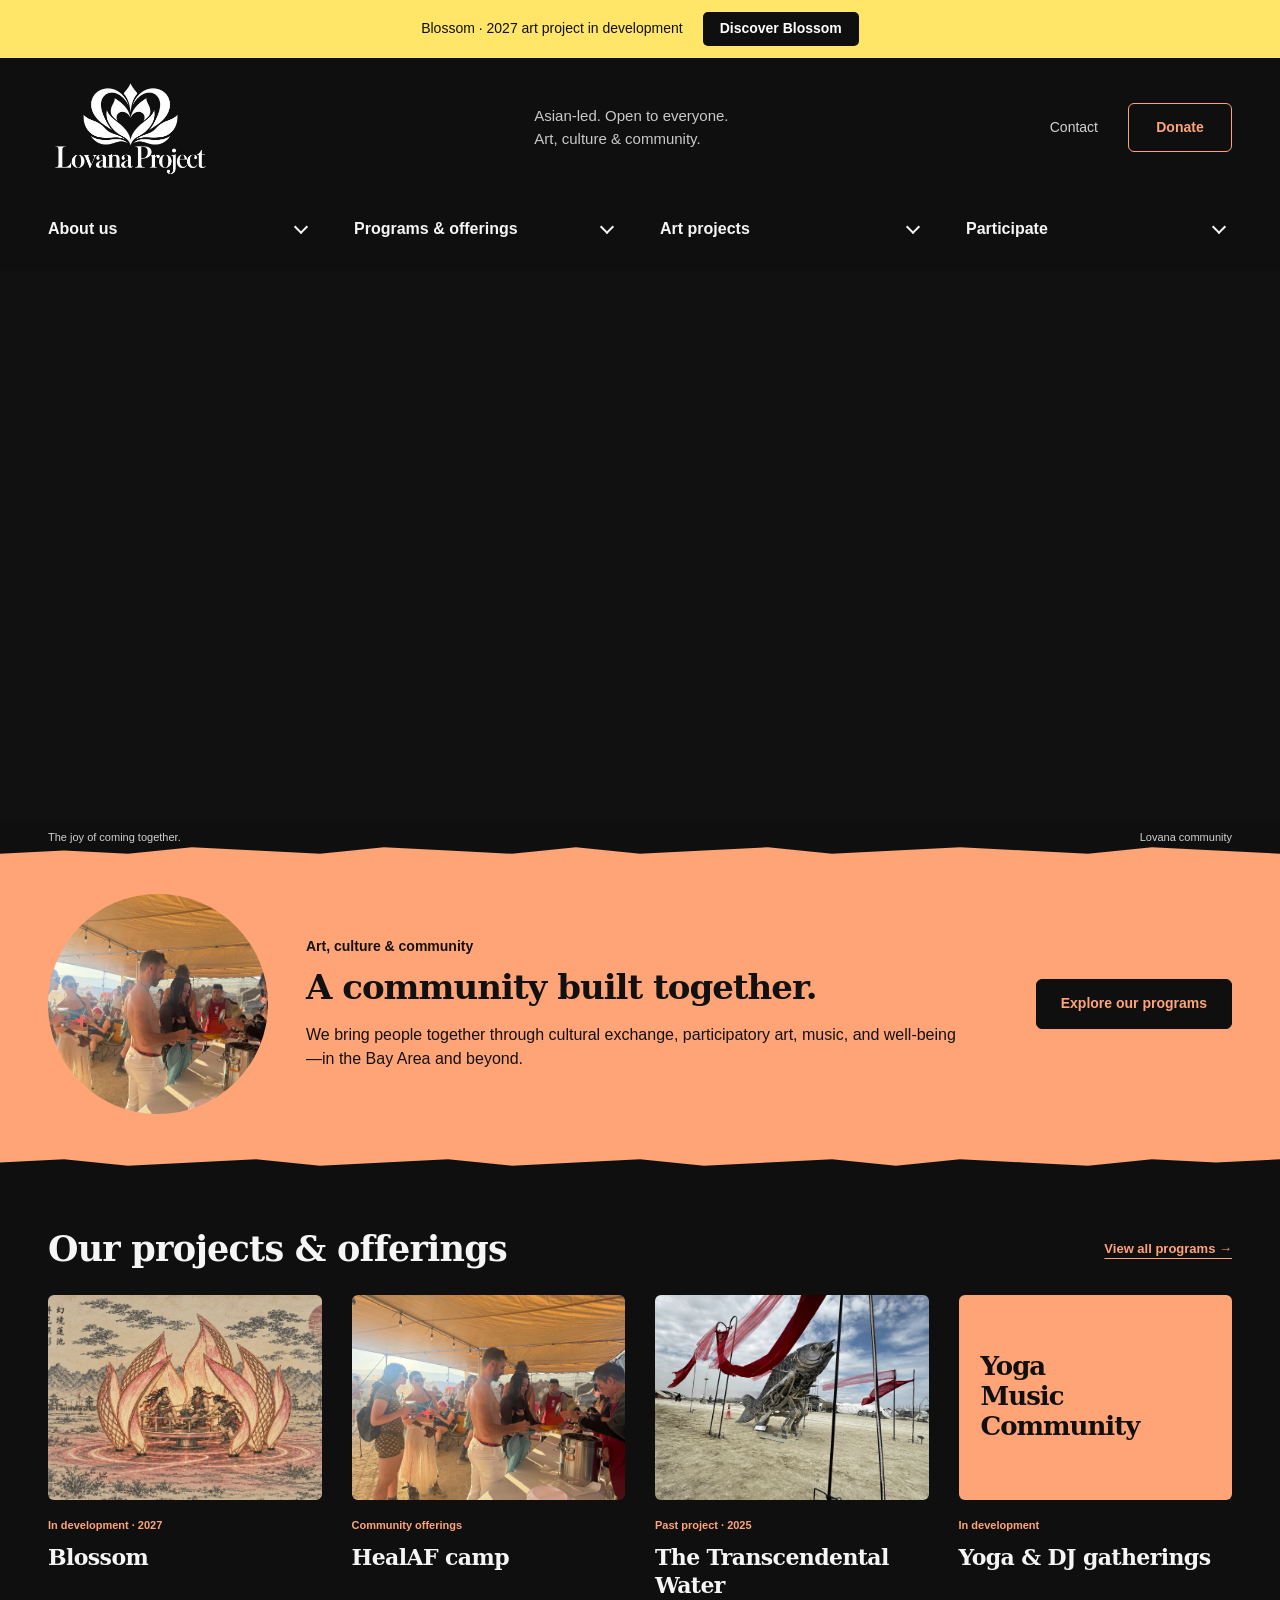
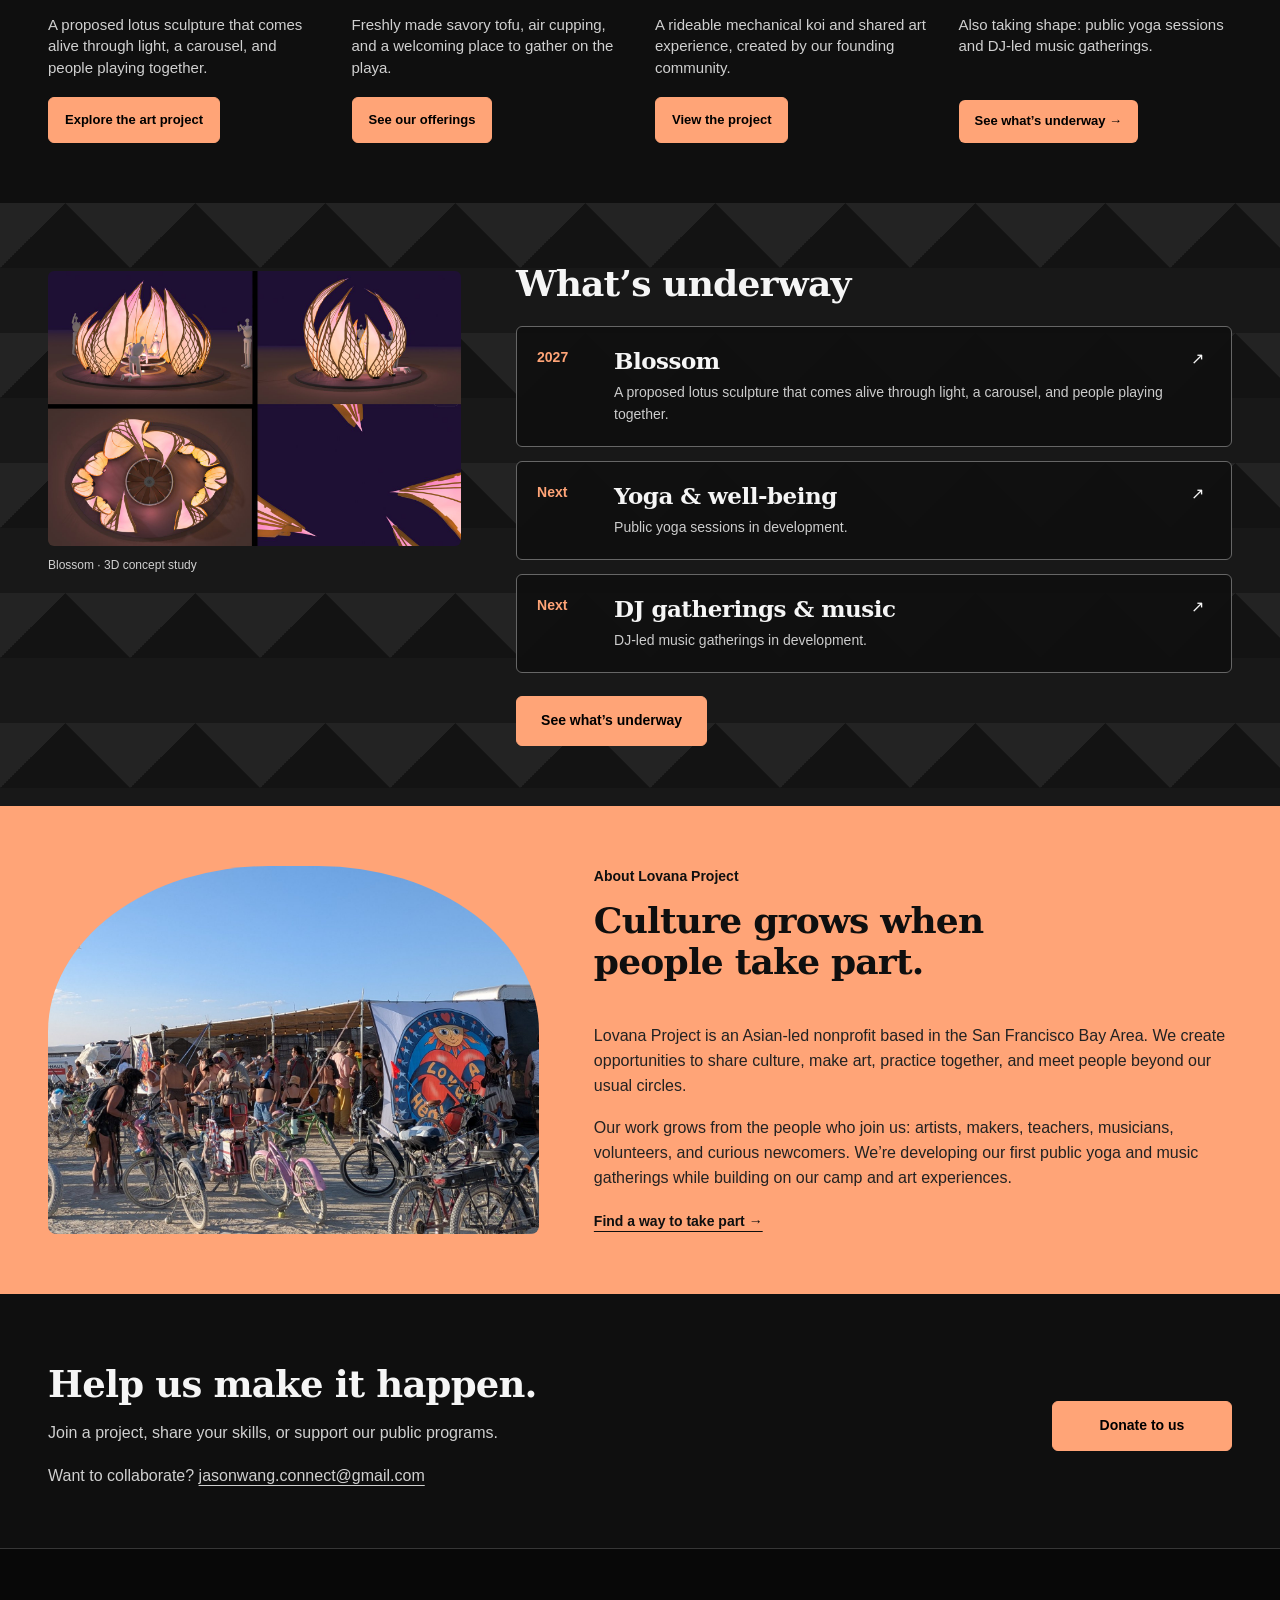
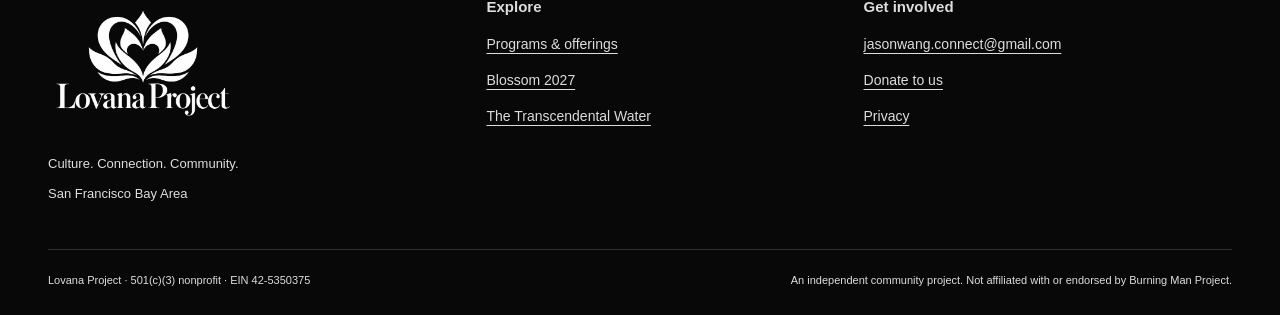
==== commit a346827c: "Add lotus-and-heart logo to header and footer" ====
--- a/index.html
+++ b/index.html
@@ -1,7 +1,7 @@
 <!doctype html>
-<html lang="en"><head><meta charset="utf-8"><meta name="viewport" content="width=device-width, initial-scale=1"><meta name="description" content="Lovana Project brings people together through Asian culture, participatory art, music, and well-being."><meta name="theme-color" content="#111111"><title>Lovana Project — Art, culture &amp; community</title><link rel="stylesheet" href="assets/style.css?v=layout-2"><script src="assets/site.js" defer></script></head><body class="home-layout"><a class="skip" href="#main">Skip to content</a><header class="movement-header">
+<html lang="en"><head><meta charset="utf-8"><meta name="viewport" content="width=device-width, initial-scale=1"><meta name="description" content="Lovana Project brings people together through Asian culture, participatory art, music, and well-being."><meta name="theme-color" content="#111111"><title>Lovana Project — Art, culture &amp; community</title><link rel="stylesheet" href="assets/style.css?v=layout-3-logo"><script src="assets/site.js" defer></script></head><body class="home-layout"><a class="skip" href="#main">Skip to content</a><header class="movement-header">
 <div class="notice-bar"><span>Blossom · 2027 art project in development</span><a href="blossom.html">Discover Blossom</a></div>
-<div class="brand-row wrap"><a class="wordmark" href="index.html" aria-label="Lovana Project home">Lovana<span>Project</span></a><p class="brand-message">Asian-led. Open to everyone.<br>Art, culture &amp; community.</p><div class="utility-links"><a href="mailto:jasonwang.connect@gmail.com">Contact</a><a class="button outline" href="donate.html">Donate</a></div></div>
+<div class="brand-row wrap"><a class="wordmark" href="index.html" aria-label="Lovana Project home"><img class="brand-logo" src="assets/lovana-logo.webp" width="640" height="427" alt="Lovana Project — lotus and heart logo" decoding="async"></a><p class="brand-message">Asian-led. Open to everyone.<br>Art, culture &amp; community.</p><div class="utility-links"><a href="mailto:jasonwang.connect@gmail.com">Contact</a><a class="button outline" href="donate.html">Donate</a></div></div>
 <nav class="main-nav wrap" aria-label="Main navigation">
 <details><summary>About us</summary><div class="dropdown-menu"><a href="index.html#about">Our community</a><a href="mailto:jasonwang.connect@gmail.com">Contact us</a><a href="privacy.html">Privacy</a></div></details>
 <details><summary>Programs &amp; offerings</summary><div class="dropdown-menu"><a href="programs.html">All programs</a><a href="programs.html#offerings">HealAF camp offerings</a><a href="programs.html#underway">Yoga &amp; DJ gatherings</a></div></details>
@@ -20,4 +20,4 @@
 <article class="upcoming-card"><div class="program-poster" aria-hidden="true"><span>Yoga</span><span>Music</span><span>Community</span></div><p class="tag">In development</p><h3>Yoga &amp; DJ gatherings</h3><p class="upcoming-note card-description">Also taking shape: public yoga sessions and DJ-led music gatherings. <a href="programs.html#underway">See what’s underway →</a></p></article></div></section>
 <section class="underway-board section"><div class="wrap underway-grid"><figure><img src="assets/photos/blossom-model.jpg" width="1440" height="960" alt="3D study of Blossom’s petals and human-powered carousel." loading="lazy" decoding="async"><figcaption>Blossom · 3D concept study</figcaption></figure><div><h2>What’s underway</h2><a class="underway-row" href="blossom.html"><span class="row-year">2027</span><span><strong>Blossom</strong><span>A proposed lotus sculpture that comes alive through light, a carousel, and people playing together.</span></span><span aria-hidden="true">↗</span></a><a class="underway-row" href="programs.html#underway"><span class="row-year">Next</span><span><strong>Yoga &amp; well-being</strong><span>Public yoga sessions in development.</span></span><span aria-hidden="true">↗</span></a><a class="underway-row" href="programs.html#underway"><span class="row-year">Next</span><span><strong>DJ gatherings &amp; music</strong><span>DJ-led music gatherings in development.</span></span><span aria-hidden="true">↗</span></a><a class="button" href="programs.html#underway">See what’s underway</a></div></div></section><section class="about-band section" id="about"><div class="wrap about-inner"><figure class="community-cutout"><img src="assets/photos/healaf-camp.jpg" width="1440" height="1080" alt="Visitors and bicycles outside HealAF camp." loading="lazy" decoding="async"></figure><div><p class="tag">About Lovana Project</p><h2>Culture grows when<br>people take part.</h2></div><div><p>Lovana Project is an Asian-led nonprofit based in the San Francisco Bay Area. We create opportunities to share culture, make art, practice together, and meet people beyond our usual circles.</p><p>Our work grows from the people who join us: artists, makers, teachers, musicians, volunteers, and curious newcomers. We’re developing our first public yoga and music gatherings while building on our camp and art experiences.</p><a class="text-link" href="programs.html">Find a way to take part →</a></div></div></section>
 <section class="participate section" id="participate"><div class="wrap support-inner"><div><h2>Help us make it happen.</h2><p>Join a project, share your skills, or support our public programs.</p><p class="contact-slot">Want to collaborate? <a href="mailto:jasonwang.connect@gmail.com">jasonwang.connect@gmail.com</a></p></div><a class="button" href="donate.html">Donate to us</a></div></section>
-</main>  <footer class="expanded-footer"><div class="wrap footer-grid"><div class="footer-brand"><a class="wordmark" href="index.html">Lovana<span>Project</span></a><p>Culture. Connection. Community.</p><p>San Francisco Bay Area</p></div><div><h2>Explore</h2><a href="programs.html">Programs &amp; offerings</a><a href="blossom.html">Blossom 2027</a><a href="programs.html#transcendental-water">The Transcendental Water</a></div><div><h2>Get involved</h2><a href="mailto:jasonwang.connect@gmail.com">jasonwang.connect@gmail.com</a><a href="donate.html">Donate to us</a><a href="privacy.html">Privacy</a></div></div><div class="wrap footer-legal"><p>Lovana Project · 501(c)(3) nonprofit<span class="ein-slot"> · EIN 42-5350375</span></p><p>An independent community project. Not affiliated with or endorsed by Burning Man Project.</p></div></footer></body></html>
+</main>  <footer class="expanded-footer"><div class="wrap footer-grid"><div class="footer-brand"><a class="wordmark" href="index.html"><img class="brand-logo" src="assets/lovana-logo.webp" width="640" height="427" alt="Lovana Project — lotus and heart logo" decoding="async"></a><p>Culture. Connection. Community.</p><p>San Francisco Bay Area</p></div><div><h2>Explore</h2><a href="programs.html">Programs &amp; offerings</a><a href="blossom.html">Blossom 2027</a><a href="programs.html#transcendental-water">The Transcendental Water</a></div><div><h2>Get involved</h2><a href="mailto:jasonwang.connect@gmail.com">jasonwang.connect@gmail.com</a><a href="donate.html">Donate to us</a><a href="privacy.html">Privacy</a></div></div><div class="wrap footer-legal"><p>Lovana Project · 501(c)(3) nonprofit<span class="ein-slot"> · EIN 42-5350375</span></p><p>An independent community project. Not affiliated with or endorsed by Burning Man Project.</p></div></footer></body></html>
--- a/assets/style.css
+++ b/assets/style.css
@@ -20,3 +20,7 @@
 .story-cards .card-image img{height:auto;aspect-ratio:4/3;object-fit:cover}
 
 @media(min-width:721px){.story-cards h3{min-height:56px}.story-cards article>.button{margin-top:auto}.story-cards .upcoming-note{display:flex;flex-direction:column;flex:1}.story-cards .upcoming-note a{align-self:flex-start;margin-top:auto}}
+
+/* Generated lotus-and-heart identity, shown in white on the dark masthead. */
+.movement-header .wordmark,.expanded-footer .wordmark{display:inline-block;line-height:0;flex-shrink:0}.brand-logo{display:block;width:170px;height:auto;max-width:100%;filter:brightness(0) invert(1)}.footer-brand .brand-logo{width:190px}.brand-row{padding-block:15px}.brand-row .brand-logo{width:165px}
+@media(max-width:720px){.brand-row{padding-block:12px}.brand-row .brand-logo{width:135px}.footer-brand .brand-logo{width:170px}.utility-links{gap:14px}}
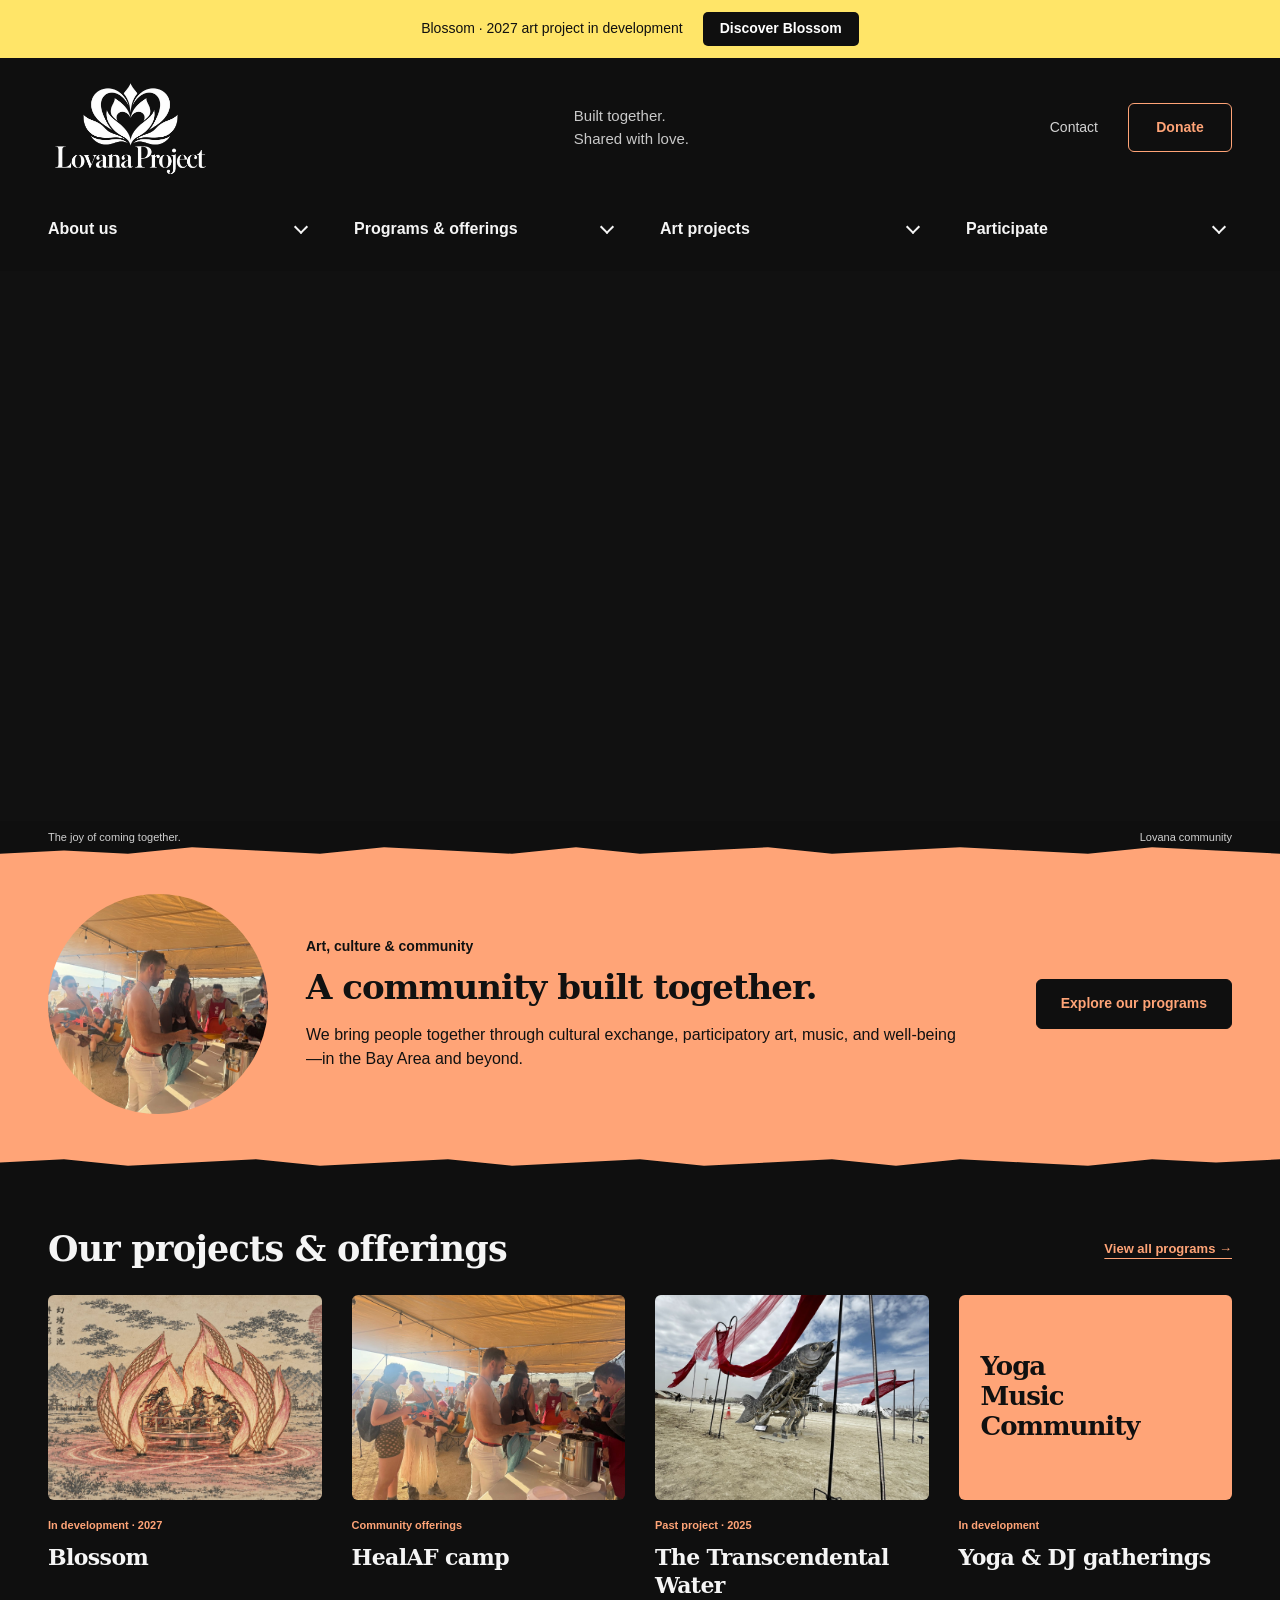
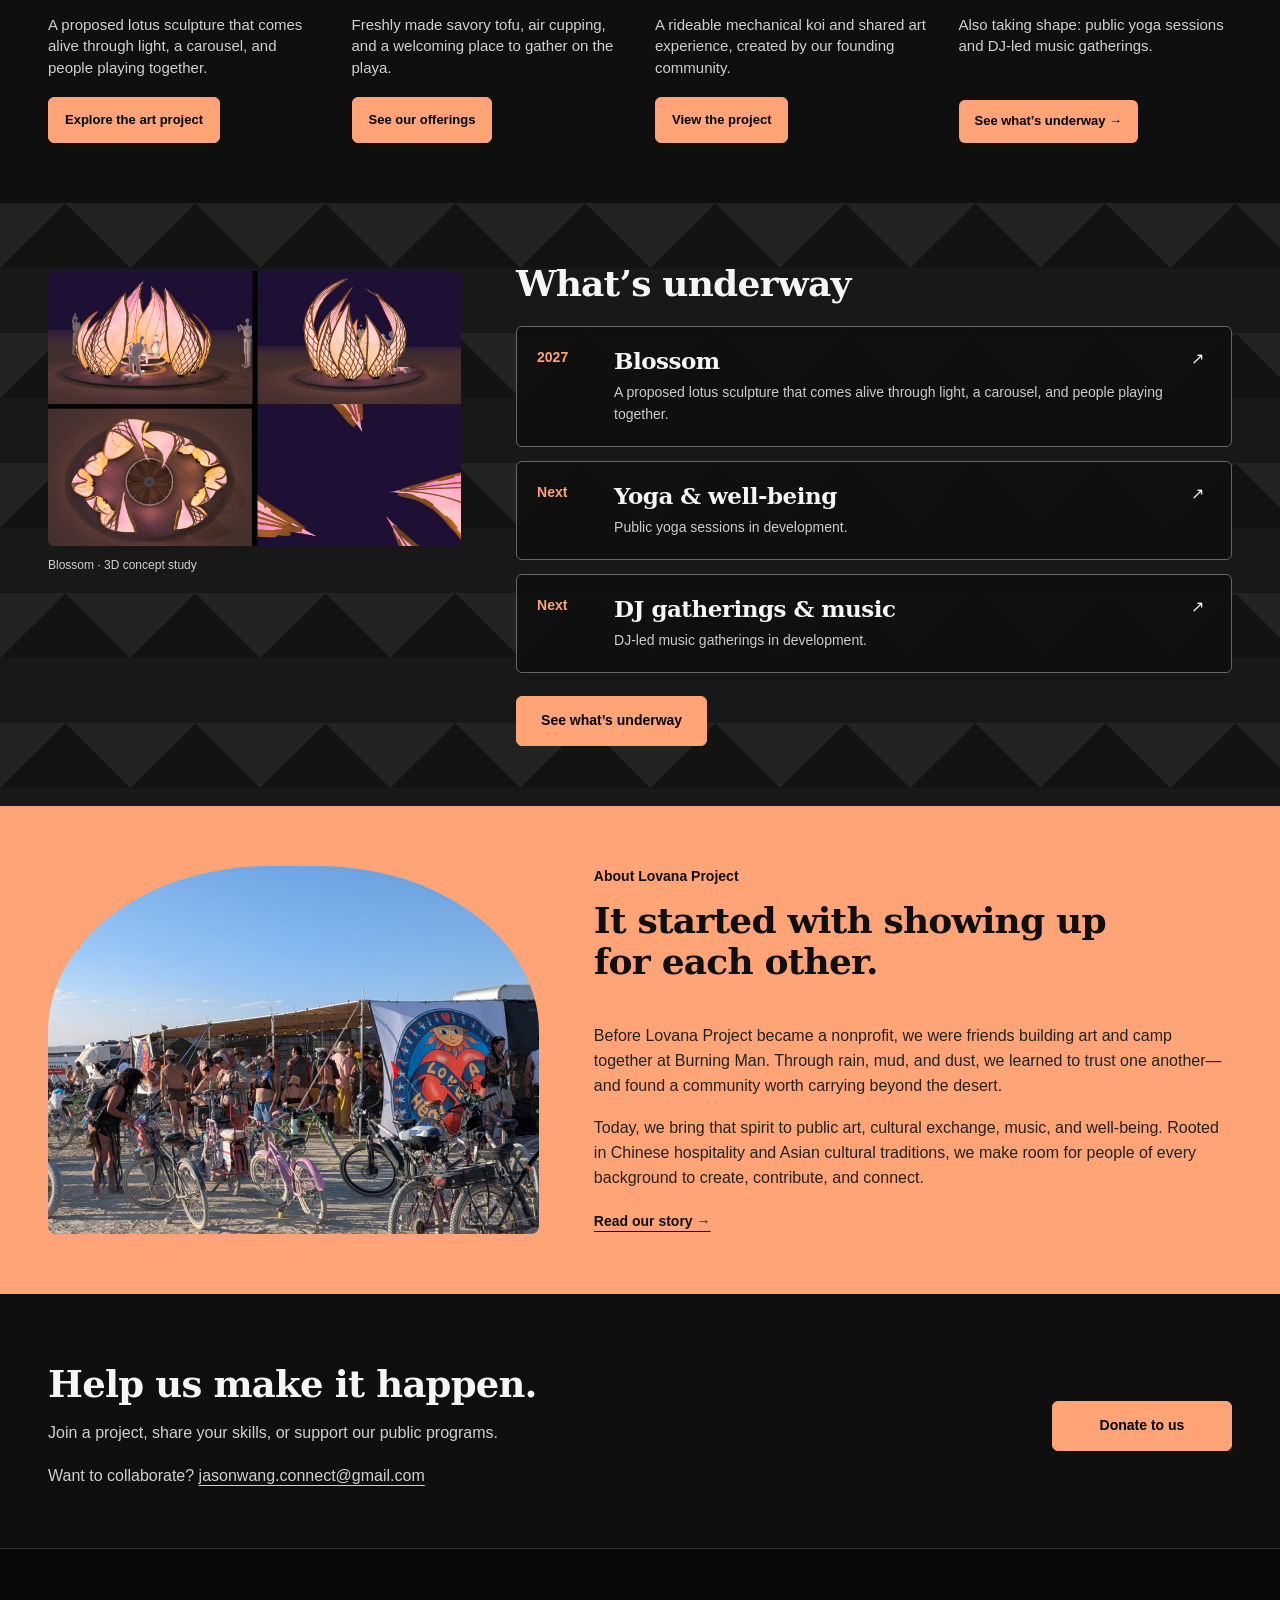
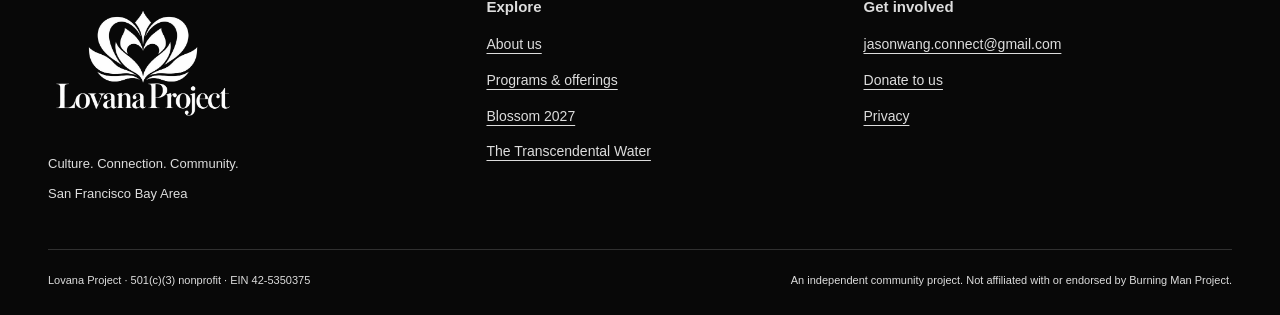
==== commit 2de6d7d1: "Share Lovana's community story and refresh the public slogan" ====
--- a/index.html
+++ b/index.html
@@ -1,9 +1,9 @@
 <!doctype html>
-<html lang="en"><head><meta charset="utf-8"><meta name="viewport" content="width=device-width, initial-scale=1"><meta name="description" content="Lovana Project brings people together through Asian culture, participatory art, music, and well-being."><meta name="theme-color" content="#111111"><title>Lovana Project — Art, culture &amp; community</title><link rel="stylesheet" href="assets/style.css?v=layout-3-logo"><script src="assets/site.js" defer></script></head><body class="home-layout"><a class="skip" href="#main">Skip to content</a><header class="movement-header">
+<html lang="en"><head><meta charset="utf-8"><meta name="viewport" content="width=device-width, initial-scale=1"><meta name="description" content="Lovana Project brings people together through Asian culture, participatory art, music, and well-being."><meta name="theme-color" content="#111111"><title>Lovana Project — Art, culture &amp; community</title><link rel="stylesheet" href="assets/style.css?v=about-story-1"><script src="assets/site.js" defer></script></head><body class="home-layout"><a class="skip" href="#main">Skip to content</a><header class="movement-header">
 <div class="notice-bar"><span>Blossom · 2027 art project in development</span><a href="blossom.html">Discover Blossom</a></div>
-<div class="brand-row wrap"><a class="wordmark" href="index.html" aria-label="Lovana Project home"><img class="brand-logo" src="assets/lovana-logo.webp" width="640" height="427" alt="Lovana Project — lotus and heart logo" decoding="async"></a><p class="brand-message">Asian-led. Open to everyone.<br>Art, culture &amp; community.</p><div class="utility-links"><a href="mailto:jasonwang.connect@gmail.com">Contact</a><a class="button outline" href="donate.html">Donate</a></div></div>
+<div class="brand-row wrap"><a class="wordmark" href="index.html" aria-label="Lovana Project home"><img class="brand-logo" src="assets/lovana-logo.webp" width="640" height="427" alt="Lovana Project — lotus and heart logo" decoding="async"></a><p class="brand-message">Built together.<br>Shared with love.</p><div class="utility-links"><a href="mailto:jasonwang.connect@gmail.com">Contact</a><a class="button outline" href="donate.html">Donate</a></div></div>
 <nav class="main-nav wrap" aria-label="Main navigation">
-<details><summary>About us</summary><div class="dropdown-menu"><a href="index.html#about">Our community</a><a href="mailto:jasonwang.connect@gmail.com">Contact us</a><a href="privacy.html">Privacy</a></div></details>
+<details><summary>About us</summary><div class="dropdown-menu"><a href="about.html">Our story</a><a href="about.html#how-we-create">How we create</a><a href="mailto:jasonwang.connect@gmail.com">Contact us</a><a href="privacy.html">Privacy</a></div></details>
 <details><summary>Programs &amp; offerings</summary><div class="dropdown-menu"><a href="programs.html">All programs</a><a href="programs.html#offerings">HealAF camp offerings</a><a href="programs.html#underway">Yoga &amp; DJ gatherings</a></div></details>
 <details><summary>Art projects</summary><div class="dropdown-menu"><a href="blossom.html">Blossom · 2027</a><a href="programs.html#transcendental-water">The Transcendental Water · 2025</a></div></details>
 <details><summary>Participate</summary><div class="dropdown-menu"><a href="index.html#participate">Get involved</a><a href="mailto:jasonwang.connect@gmail.com">Collaborate with us</a><a href="donate.html">Support Lovana Project</a></div></details>
@@ -18,6 +18,6 @@
 <article><a class="card-image" href="programs.html#offerings"><img src="assets/photos/healaf-tofu.jpg" width="1440" height="1080" alt="Volunteers serve freshly made savory tofu to the Burning Man community." loading="lazy" decoding="async"></a><p class="tag">Community offerings</p><h3><a href="programs.html#offerings">HealAF camp</a></h3><p>Freshly made savory tofu, air cupping, and a welcoming place to gather on the playa.</p><a class="button" href="programs.html#offerings">See our offerings</a></article>
 <article><a class="card-image" href="programs.html#transcendental-water"><img src="assets/photos/transcendental-water-wide.jpg" width="1440" height="1079" alt="The Transcendental Water mechanical koi surrounded by flowing red ribbons." loading="lazy" decoding="async"></a><p class="tag">Past project · 2025</p><h3><a href="programs.html#transcendental-water">The Transcendental Water</a></h3><p>A rideable mechanical koi and shared art experience, created by our founding community.</p><a class="button" href="programs.html#transcendental-water">View the project</a></article>
 <article class="upcoming-card"><div class="program-poster" aria-hidden="true"><span>Yoga</span><span>Music</span><span>Community</span></div><p class="tag">In development</p><h3>Yoga &amp; DJ gatherings</h3><p class="upcoming-note card-description">Also taking shape: public yoga sessions and DJ-led music gatherings. <a href="programs.html#underway">See what’s underway →</a></p></article></div></section>
-<section class="underway-board section"><div class="wrap underway-grid"><figure><img src="assets/photos/blossom-model.jpg" width="1440" height="960" alt="3D study of Blossom’s petals and human-powered carousel." loading="lazy" decoding="async"><figcaption>Blossom · 3D concept study</figcaption></figure><div><h2>What’s underway</h2><a class="underway-row" href="blossom.html"><span class="row-year">2027</span><span><strong>Blossom</strong><span>A proposed lotus sculpture that comes alive through light, a carousel, and people playing together.</span></span><span aria-hidden="true">↗</span></a><a class="underway-row" href="programs.html#underway"><span class="row-year">Next</span><span><strong>Yoga &amp; well-being</strong><span>Public yoga sessions in development.</span></span><span aria-hidden="true">↗</span></a><a class="underway-row" href="programs.html#underway"><span class="row-year">Next</span><span><strong>DJ gatherings &amp; music</strong><span>DJ-led music gatherings in development.</span></span><span aria-hidden="true">↗</span></a><a class="button" href="programs.html#underway">See what’s underway</a></div></div></section><section class="about-band section" id="about"><div class="wrap about-inner"><figure class="community-cutout"><img src="assets/photos/healaf-camp.jpg" width="1440" height="1080" alt="Visitors and bicycles outside HealAF camp." loading="lazy" decoding="async"></figure><div><p class="tag">About Lovana Project</p><h2>Culture grows when<br>people take part.</h2></div><div><p>Lovana Project is an Asian-led nonprofit based in the San Francisco Bay Area. We create opportunities to share culture, make art, practice together, and meet people beyond our usual circles.</p><p>Our work grows from the people who join us: artists, makers, teachers, musicians, volunteers, and curious newcomers. We’re developing our first public yoga and music gatherings while building on our camp and art experiences.</p><a class="text-link" href="programs.html">Find a way to take part →</a></div></div></section>
+<section class="underway-board section"><div class="wrap underway-grid"><figure><img src="assets/photos/blossom-model.jpg" width="1440" height="960" alt="3D study of Blossom’s petals and human-powered carousel." loading="lazy" decoding="async"><figcaption>Blossom · 3D concept study</figcaption></figure><div><h2>What’s underway</h2><a class="underway-row" href="blossom.html"><span class="row-year">2027</span><span><strong>Blossom</strong><span>A proposed lotus sculpture that comes alive through light, a carousel, and people playing together.</span></span><span aria-hidden="true">↗</span></a><a class="underway-row" href="programs.html#underway"><span class="row-year">Next</span><span><strong>Yoga &amp; well-being</strong><span>Public yoga sessions in development.</span></span><span aria-hidden="true">↗</span></a><a class="underway-row" href="programs.html#underway"><span class="row-year">Next</span><span><strong>DJ gatherings &amp; music</strong><span>DJ-led music gatherings in development.</span></span><span aria-hidden="true">↗</span></a><a class="button" href="programs.html#underway">See what’s underway</a></div></div></section><section class="about-band section" id="about"><div class="wrap about-inner"><figure class="community-cutout"><img src="assets/photos/healaf-camp.jpg" width="1440" height="1080" alt="Visitors and bicycles outside HealAF camp." loading="lazy" decoding="async"></figure><div><p class="tag">About Lovana Project</p><h2>It started with showing up<br>for each other.</h2></div><div><p>Before Lovana Project became a nonprofit, we were friends building art and camp together at Burning Man. Through rain, mud, and dust, we learned to trust one another—and found a community worth carrying beyond the desert.</p><p>Today, we bring that spirit to public art, cultural exchange, music, and well-being. Rooted in Chinese hospitality and Asian cultural traditions, we make room for people of every background to create, contribute, and connect.</p><a class="text-link" href="about.html">Read our story →</a></div></div></section>
 <section class="participate section" id="participate"><div class="wrap support-inner"><div><h2>Help us make it happen.</h2><p>Join a project, share your skills, or support our public programs.</p><p class="contact-slot">Want to collaborate? <a href="mailto:jasonwang.connect@gmail.com">jasonwang.connect@gmail.com</a></p></div><a class="button" href="donate.html">Donate to us</a></div></section>
-</main>  <footer class="expanded-footer"><div class="wrap footer-grid"><div class="footer-brand"><a class="wordmark" href="index.html"><img class="brand-logo" src="assets/lovana-logo.webp" width="640" height="427" alt="Lovana Project — lotus and heart logo" decoding="async"></a><p>Culture. Connection. Community.</p><p>San Francisco Bay Area</p></div><div><h2>Explore</h2><a href="programs.html">Programs &amp; offerings</a><a href="blossom.html">Blossom 2027</a><a href="programs.html#transcendental-water">The Transcendental Water</a></div><div><h2>Get involved</h2><a href="mailto:jasonwang.connect@gmail.com">jasonwang.connect@gmail.com</a><a href="donate.html">Donate to us</a><a href="privacy.html">Privacy</a></div></div><div class="wrap footer-legal"><p>Lovana Project · 501(c)(3) nonprofit<span class="ein-slot"> · EIN 42-5350375</span></p><p>An independent community project. Not affiliated with or endorsed by Burning Man Project.</p></div></footer></body></html>
+</main>  <footer class="expanded-footer"><div class="wrap footer-grid"><div class="footer-brand"><a class="wordmark" href="index.html"><img class="brand-logo" src="assets/lovana-logo.webp" width="640" height="427" alt="Lovana Project — lotus and heart logo" decoding="async"></a><p>Culture. Connection. Community.</p><p>San Francisco Bay Area</p></div><div><h2>Explore</h2><a href="about.html">About us</a><a href="programs.html">Programs &amp; offerings</a><a href="blossom.html">Blossom 2027</a><a href="programs.html#transcendental-water">The Transcendental Water</a></div><div><h2>Get involved</h2><a href="mailto:jasonwang.connect@gmail.com">jasonwang.connect@gmail.com</a><a href="donate.html">Donate to us</a><a href="privacy.html">Privacy</a></div></div><div class="wrap footer-legal"><p>Lovana Project · 501(c)(3) nonprofit<span class="ein-slot"> · EIN 42-5350375</span></p><p>An independent community project. Not affiliated with or endorsed by Burning Man Project.</p></div></footer></body></html>
--- a/assets/style.css
+++ b/assets/style.css
@@ -24,3 +24,42 @@
 /* Generated lotus-and-heart identity, shown in white on the dark masthead. */
 .movement-header .wordmark,.expanded-footer .wordmark{display:inline-block;line-height:0;flex-shrink:0}.brand-logo{display:block;width:170px;height:auto;max-width:100%;filter:brightness(0) invert(1)}.footer-brand .brand-logo{width:190px}.brand-row{padding-block:15px}.brand-row .brand-logo{width:165px}
 @media(max-width:720px){.brand-row{padding-block:12px}.brand-row .brand-logo{width:135px}.footer-brand .brand-logo{width:170px}.utility-links{gap:14px}}
+
+/* The Lovana story: public narrative, shared meals, and participation. */
+.about-masthead{background:#ffa477;color:#111;padding-block:55px}
+.about-masthead .eyebrow{color:#111}
+.about-masthead h1{font-size:64px;max-width:850px}
+.about-masthead .intro{max-width:650px;color:#222;font-size:21px;margin-bottom:0}
+.origin-story{display:grid;grid-template-columns:.8fr 1.2fr;gap:35px 70px}
+.origin-story h2{font-size:36px}
+.story-copy{max-width:660px}
+.story-copy p:last-child{margin-bottom:0}
+.story-wide{grid-column:1 / -1}
+.story-wide img{width:100%;height:auto;border-radius:6px}
+.hospitality-story{background:#222}
+.hospitality-grid{display:grid;grid-template-columns:1.15fr 1fr;gap:60px;align-items:center}
+.hospitality-grid img{border-radius:6px}
+.hospitality-grid h2{font-size:38px}
+.values-heading{max-width:750px;margin-bottom:35px}
+.story-values{display:grid;grid-template-columns:repeat(3,1fr);gap:40px}
+.story-values article{border-top:3px solid #ffa477;padding-top:20px}
+.value-number{display:block;color:#ffa477;font-size:13px;margin-bottom:16px}
+.story-values h3{font-size:27px}
+.story-values p{color:#ccc;margin-bottom:0}
+.next-chapter{background:#ffa477;color:#111}
+.next-chapter .tag{color:#222}
+.next-chapter-grid{display:grid;grid-template-columns:.8fr 1.2fr;gap:70px}
+.next-chapter-grid h2{font-size:38px}
+.next-chapter a:not(.button):hover{color:#111}
+.next-chapter .button{background:#111;color:#ffa477}
+@media(max-width:900px){.origin-story,.next-chapter-grid{gap:30px}.hospitality-grid{gap:30px}.story-values{gap:25px}}
+@media(max-width:720px){
+ .about-masthead{padding-block:38px}
+ .about-masthead h1{font-size:40px}
+ .about-masthead .intro{font-size:17px}
+ .origin-story,.hospitality-grid,.next-chapter-grid,.story-values{grid-template-columns:1fr;gap:25px}
+ .origin-story h2,.hospitality-grid h2,.next-chapter-grid h2{font-size:30px}
+ .hospitality-grid figure{order:2}
+ .story-values{gap:30px}
+ .values-heading{margin-bottom:28px}
+}
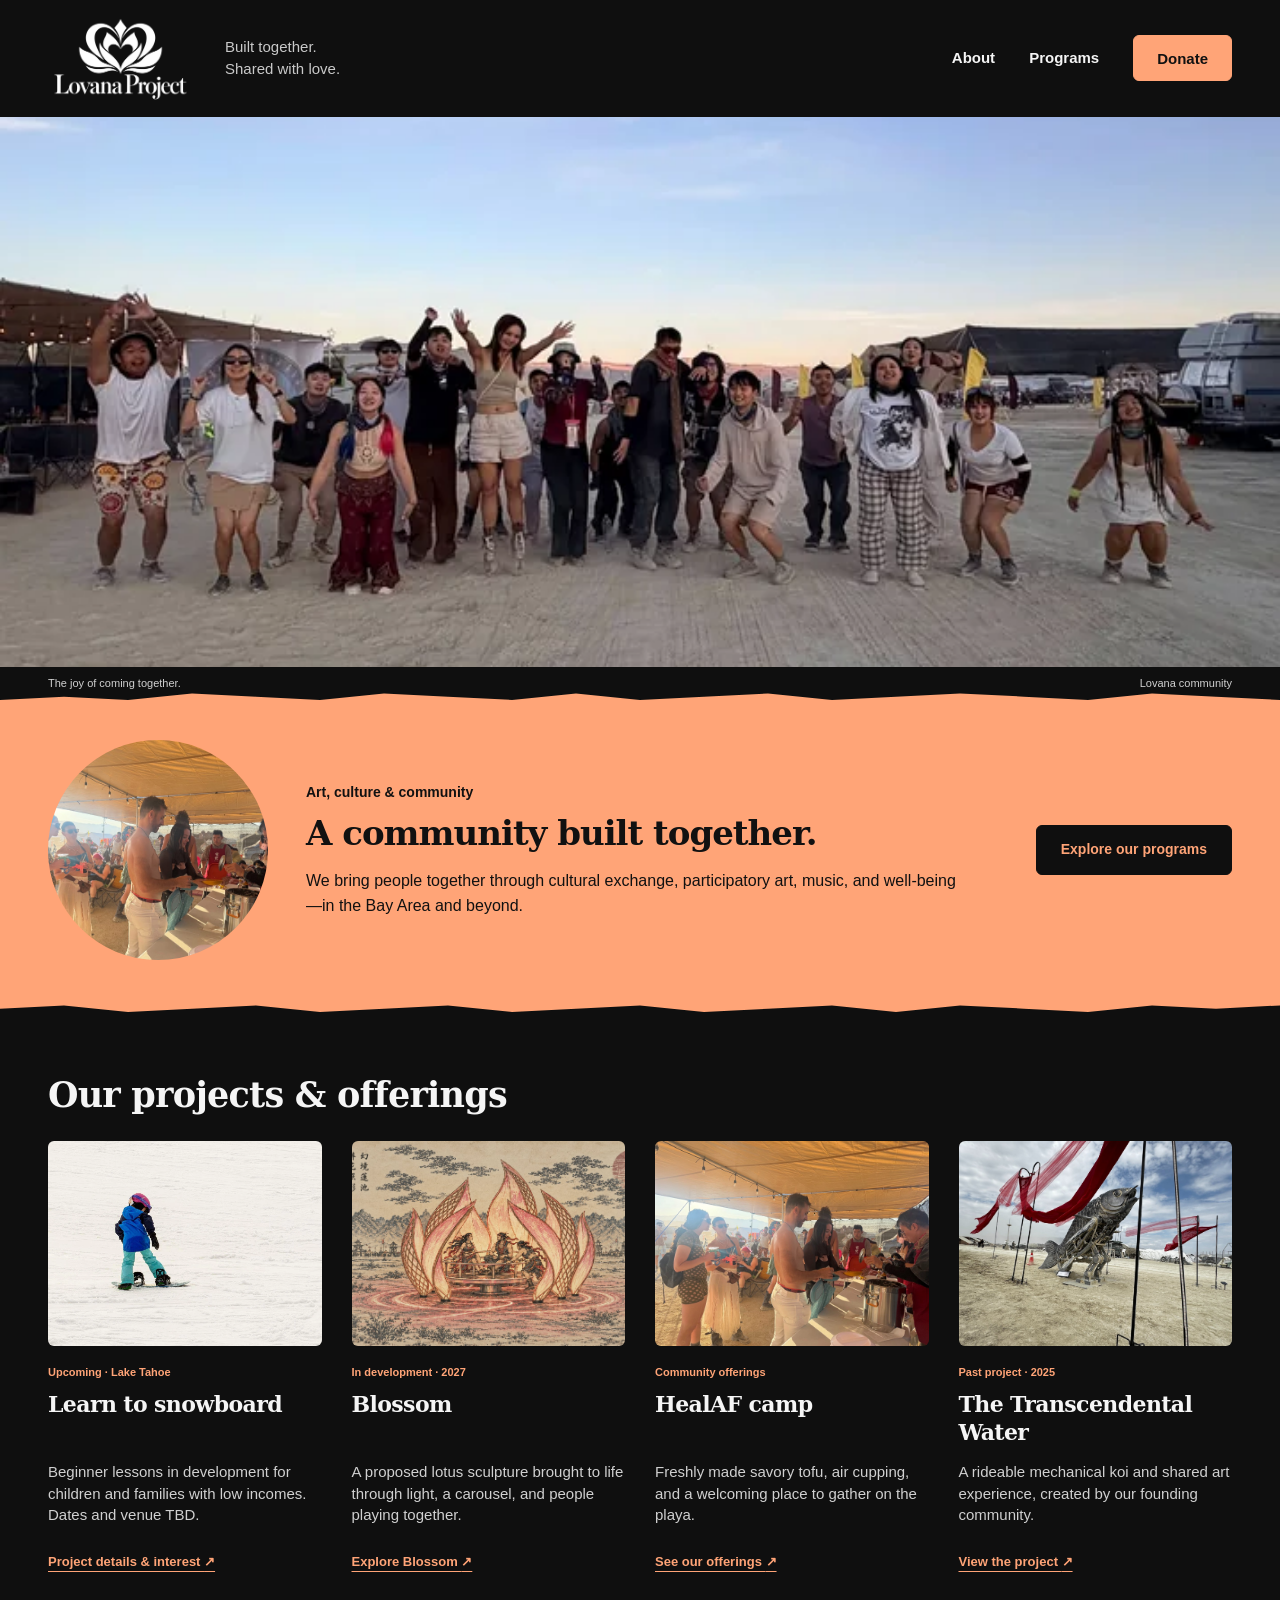
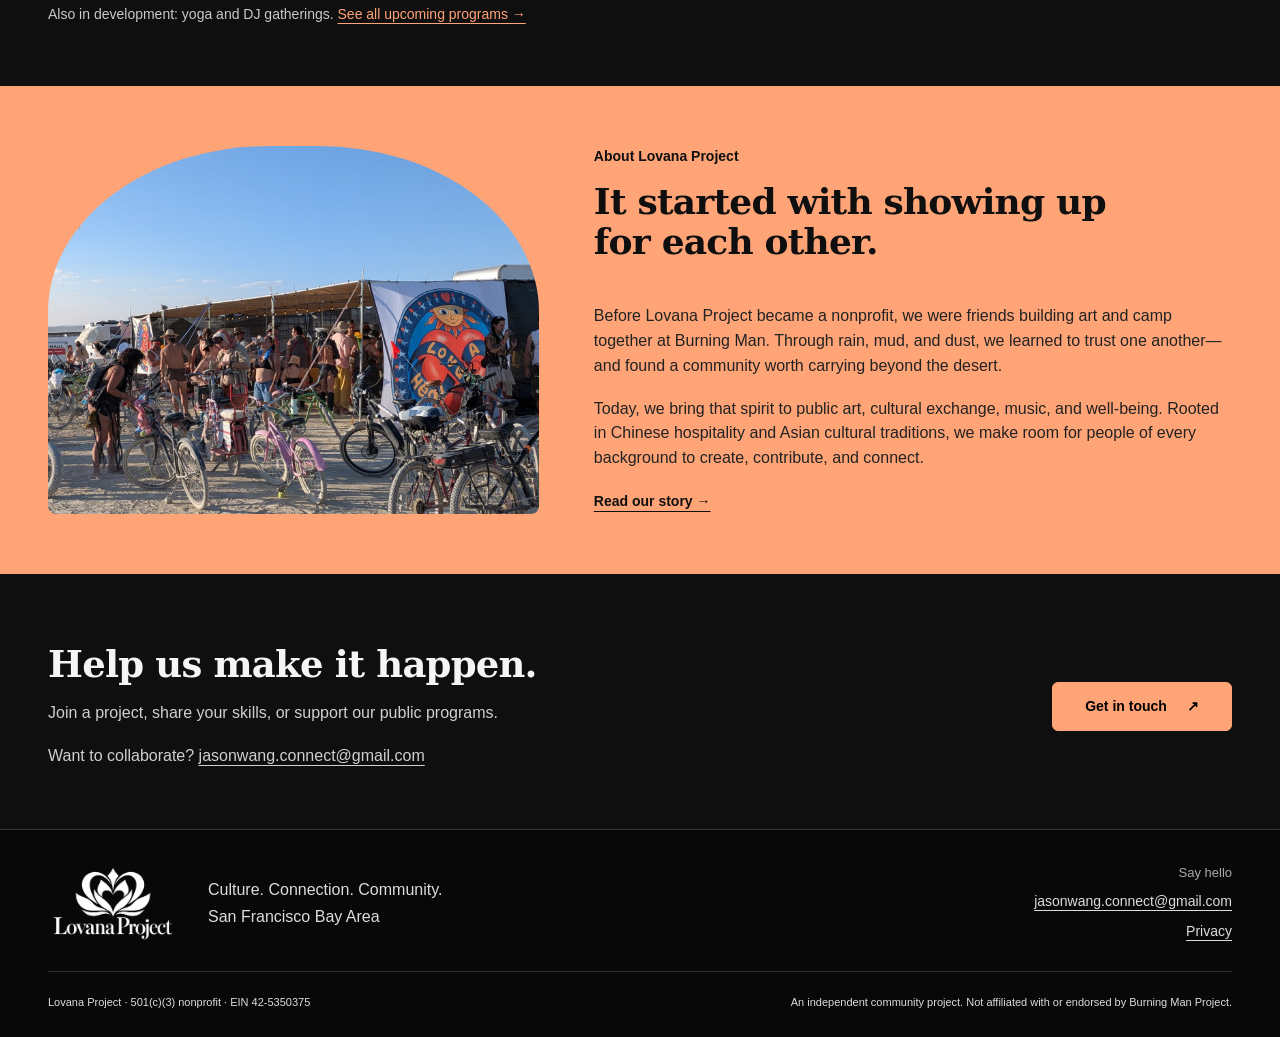
==== commit fbe69b77: "Simplify navigation and introduce Lake Tahoe snowboarding program" ====
--- a/index.html
+++ b/index.html
@@ -1,23 +1,14 @@
 <!doctype html>
-<html lang="en"><head><meta charset="utf-8"><meta name="viewport" content="width=device-width, initial-scale=1"><meta name="description" content="Lovana Project brings people together through Asian culture, participatory art, music, and well-being."><meta name="theme-color" content="#111111"><title>Lovana Project — Art, culture &amp; community</title><link rel="stylesheet" href="assets/style.css?v=about-story-1"><script src="assets/site.js" defer></script></head><body class="home-layout"><a class="skip" href="#main">Skip to content</a><header class="movement-header">
-<div class="notice-bar"><span>Blossom · 2027 art project in development</span><a href="blossom.html">Discover Blossom</a></div>
-<div class="brand-row wrap"><a class="wordmark" href="index.html" aria-label="Lovana Project home"><img class="brand-logo" src="assets/lovana-logo.webp" width="640" height="427" alt="Lovana Project — lotus and heart logo" decoding="async"></a><p class="brand-message">Built together.<br>Shared with love.</p><div class="utility-links"><a href="mailto:jasonwang.connect@gmail.com">Contact</a><a class="button outline" href="donate.html">Donate</a></div></div>
-<nav class="main-nav wrap" aria-label="Main navigation">
-<details><summary>About us</summary><div class="dropdown-menu"><a href="about.html">Our story</a><a href="about.html#how-we-create">How we create</a><a href="mailto:jasonwang.connect@gmail.com">Contact us</a><a href="privacy.html">Privacy</a></div></details>
-<details><summary>Programs &amp; offerings</summary><div class="dropdown-menu"><a href="programs.html">All programs</a><a href="programs.html#offerings">HealAF camp offerings</a><a href="programs.html#underway">Yoga &amp; DJ gatherings</a></div></details>
-<details><summary>Art projects</summary><div class="dropdown-menu"><a href="blossom.html">Blossom · 2027</a><a href="programs.html#transcendental-water">The Transcendental Water · 2025</a></div></details>
-<details><summary>Participate</summary><div class="dropdown-menu"><a href="index.html#participate">Get involved</a><a href="mailto:jasonwang.connect@gmail.com">Collaborate with us</a><a href="donate.html">Support Lovana Project</a></div></details>
-</nav></header><main id="main">
+<html lang="en"><head><meta charset="utf-8"><meta name="viewport" content="width=device-width, initial-scale=1"><meta name="description" content="Lovana Project brings people together through Asian culture, participatory art, music, and well-being."><meta name="theme-color" content="#111111"><title>Lovana Project — Art, culture &amp; community</title><link rel="stylesheet" href="assets/style.css?v=simple-nav-tahoe-1"><script src="assets/site.js" defer></script></head><body class="home-layout"><a class="skip" href="#main">Skip to content</a><header class="movement-header simple-header"><div class="wrap brand-row"><a class="wordmark" href="index.html" aria-label="Lovana Project home"><img class="brand-logo" src="assets/lovana-logo.webp" width="640" height="427" alt="Lovana Project — lotus and heart logo" decoding="async"></a><p class="brand-message">Built together.<br>Shared with love.</p><nav class="primary-nav" aria-label="Main navigation"><a href="about.html">About</a><a href="programs.html">Programs</a><a class="button nav-donate" href="donate.html">Donate</a></nav></div></header><main id="main">
 <section class="home-hero" aria-labelledby="home-title"><figure class="hero-photo">
         <picture><source type="image/webp" srcset="assets/photos/lovana-community-720.webp 720w, assets/photos/lovana-community-1440.webp 1440w, assets/photos/lovana-community-2048.webp 2048w" sizes="(max-width: 720px) calc(100vw - 40px), (max-width: 1296px) calc(100vw - 96px), 1200px"><img src="assets/photos/lovana-community.jpg" width="1440" height="809" alt="The Lovana community jumps and raises their arms together outside camp at dusk." fetchpriority="high" decoding="async"></source></picture>
         <figcaption><span>The joy of coming together.</span><span>Lovana community</span></figcaption>
       </figure></section>
 <section class="welcome-band"><div class="wrap welcome-inner"><figure class="ribbon-photo"><img src="assets/photos/healaf-tofu.jpg" width="1440" height="1080" alt="Freshly made savory tofu shared with camp visitors." loading="lazy" decoding="async"></figure><div><p class="ribbon-kicker">Art, culture &amp; community</p><h1 id="home-title">A community built together.</h1><p>We bring people together through cultural exchange, participatory art, music, and well-being—in the Bay Area and beyond.</p></div><a class="button dark" href="programs.html">Explore our programs</a></div></section>
-<section class="wrap section" id="programs"><span id="transcendental-water" class="anchor-alias"></span><div class="heading-row"><h2>Our projects &amp; offerings</h2><a class="text-link" href="programs.html">View all programs →</a></div><div class="story-cards">
-<article><a class="card-image" href="blossom.html"><img src="assets/photos/blossom-panorama.jpg" width="1600" height="914" alt="Concept illustration of Blossom’s glowing lotus and human-powered carousel." loading="lazy" decoding="async"></a><p class="tag">In development · 2027</p><h3><a href="blossom.html">Blossom</a></h3><p>A proposed lotus sculpture that comes alive through light, a carousel, and people playing together.</p><a class="button" href="blossom.html">Explore the art project</a></article>
-<article><a class="card-image" href="programs.html#offerings"><img src="assets/photos/healaf-tofu.jpg" width="1440" height="1080" alt="Volunteers serve freshly made savory tofu to the Burning Man community." loading="lazy" decoding="async"></a><p class="tag">Community offerings</p><h3><a href="programs.html#offerings">HealAF camp</a></h3><p>Freshly made savory tofu, air cupping, and a welcoming place to gather on the playa.</p><a class="button" href="programs.html#offerings">See our offerings</a></article>
-<article><a class="card-image" href="programs.html#transcendental-water"><img src="assets/photos/transcendental-water-wide.jpg" width="1440" height="1079" alt="The Transcendental Water mechanical koi surrounded by flowing red ribbons." loading="lazy" decoding="async"></a><p class="tag">Past project · 2025</p><h3><a href="programs.html#transcendental-water">The Transcendental Water</a></h3><p>A rideable mechanical koi and shared art experience, created by our founding community.</p><a class="button" href="programs.html#transcendental-water">View the project</a></article>
-<article class="upcoming-card"><div class="program-poster" aria-hidden="true"><span>Yoga</span><span>Music</span><span>Community</span></div><p class="tag">In development</p><h3>Yoga &amp; DJ gatherings</h3><p class="upcoming-note card-description">Also taking shape: public yoga sessions and DJ-led music gatherings. <a href="programs.html#underway">See what’s underway →</a></p></article></div></section>
-<section class="underway-board section"><div class="wrap underway-grid"><figure><img src="assets/photos/blossom-model.jpg" width="1440" height="960" alt="3D study of Blossom’s petals and human-powered carousel." loading="lazy" decoding="async"><figcaption>Blossom · 3D concept study</figcaption></figure><div><h2>What’s underway</h2><a class="underway-row" href="blossom.html"><span class="row-year">2027</span><span><strong>Blossom</strong><span>A proposed lotus sculpture that comes alive through light, a carousel, and people playing together.</span></span><span aria-hidden="true">↗</span></a><a class="underway-row" href="programs.html#underway"><span class="row-year">Next</span><span><strong>Yoga &amp; well-being</strong><span>Public yoga sessions in development.</span></span><span aria-hidden="true">↗</span></a><a class="underway-row" href="programs.html#underway"><span class="row-year">Next</span><span><strong>DJ gatherings &amp; music</strong><span>DJ-led music gatherings in development.</span></span><span aria-hidden="true">↗</span></a><a class="button" href="programs.html#underway">See what’s underway</a></div></div></section><section class="about-band section" id="about"><div class="wrap about-inner"><figure class="community-cutout"><img src="assets/photos/healaf-camp.jpg" width="1440" height="1080" alt="Visitors and bicycles outside HealAF camp." loading="lazy" decoding="async"></figure><div><p class="tag">About Lovana Project</p><h2>It started with showing up<br>for each other.</h2></div><div><p>Before Lovana Project became a nonprofit, we were friends building art and camp together at Burning Man. Through rain, mud, and dust, we learned to trust one another—and found a community worth carrying beyond the desert.</p><p>Today, we bring that spirit to public art, cultural exchange, music, and well-being. Rooted in Chinese hospitality and Asian cultural traditions, we make room for people of every background to create, contribute, and connect.</p><a class="text-link" href="about.html">Read our story →</a></div></div></section>
-<section class="participate section" id="participate"><div class="wrap support-inner"><div><h2>Help us make it happen.</h2><p>Join a project, share your skills, or support our public programs.</p><p class="contact-slot">Want to collaborate? <a href="mailto:jasonwang.connect@gmail.com">jasonwang.connect@gmail.com</a></p></div><a class="button" href="donate.html">Donate to us</a></div></section>
-</main>  <footer class="expanded-footer"><div class="wrap footer-grid"><div class="footer-brand"><a class="wordmark" href="index.html"><img class="brand-logo" src="assets/lovana-logo.webp" width="640" height="427" alt="Lovana Project — lotus and heart logo" decoding="async"></a><p>Culture. Connection. Community.</p><p>San Francisco Bay Area</p></div><div><h2>Explore</h2><a href="about.html">About us</a><a href="programs.html">Programs &amp; offerings</a><a href="blossom.html">Blossom 2027</a><a href="programs.html#transcendental-water">The Transcendental Water</a></div><div><h2>Get involved</h2><a href="mailto:jasonwang.connect@gmail.com">jasonwang.connect@gmail.com</a><a href="donate.html">Donate to us</a><a href="privacy.html">Privacy</a></div></div><div class="wrap footer-legal"><p>Lovana Project · 501(c)(3) nonprofit<span class="ein-slot"> · EIN 42-5350375</span></p><p>An independent community project. Not affiliated with or endorsed by Burning Man Project.</p></div></footer></body></html>
+<section class="wrap section" id="programs"><span id="transcendental-water" class="anchor-alias"></span><div class="heading-row"><h2>Our projects &amp; offerings</h2></div><div class="story-cards"><article><a class="project-card" href="programs.html#snowboarding"><img src="assets/photos/tahoe-snowboarding.webp" width="1200" height="800" alt="Illustrative stock photo of a child wearing a helmet and learning to balance on a snowboard." loading="lazy" decoding="async"><span class="tag">Upcoming · Lake Tahoe</span><h3>Learn to snowboard</h3><p>Beginner lessons in development for children and families with low incomes. Dates and venue TBD.</p><span class="card-cta">Project details & interest <span aria-hidden="true">↗</span></span></a></article>
+<article><a class="project-card" href="blossom.html"><img src="assets/photos/blossom-panorama.jpg" width="1600" height="914" alt="Concept illustration of Blossom’s glowing lotus and human-powered carousel." loading="lazy" decoding="async"><span class="tag">In development · 2027</span><h3>Blossom</h3><p>A proposed lotus sculpture brought to life through light, a carousel, and people playing together.</p><span class="card-cta">Explore Blossom <span aria-hidden="true">↗</span></span></a></article>
+<article><a class="project-card" href="programs.html#offerings"><img src="assets/photos/healaf-tofu.jpg" width="1440" height="1080" alt="Volunteers serve freshly made savory tofu to the Burning Man community." loading="lazy" decoding="async"><span class="tag">Community offerings</span><h3>HealAF camp</h3><p>Freshly made savory tofu, air cupping, and a welcoming place to gather on the playa.</p><span class="card-cta">See our offerings <span aria-hidden="true">↗</span></span></a></article>
+<article><a class="project-card" href="programs.html#transcendental-water"><img src="assets/photos/transcendental-water-wide.jpg" width="1440" height="1079" alt="The Transcendental Water mechanical koi surrounded by flowing red ribbons." loading="lazy" decoding="async"><span class="tag">Past project · 2025</span><h3>The Transcendental Water</h3><p>A rideable mechanical koi and shared art experience, created by our founding community.</p><span class="card-cta">View the project <span aria-hidden="true">↗</span></span></a></article></div><p class="programs-followup">Also in development: yoga and DJ gatherings. <a href="programs.html#underway">See all upcoming programs →</a></p></section>
+<section class="about-band section" id="about"><div class="wrap about-inner"><figure class="community-cutout"><img src="assets/photos/healaf-camp.jpg" width="1440" height="1080" alt="Visitors and bicycles outside HealAF camp." loading="lazy" decoding="async"></figure><div><p class="tag">About Lovana Project</p><h2>It started with showing up<br>for each other.</h2></div><div><p>Before Lovana Project became a nonprofit, we were friends building art and camp together at Burning Man. Through rain, mud, and dust, we learned to trust one another—and found a community worth carrying beyond the desert.</p><p>Today, we bring that spirit to public art, cultural exchange, music, and well-being. Rooted in Chinese hospitality and Asian cultural traditions, we make room for people of every background to create, contribute, and connect.</p><a class="text-link" href="about.html">Read our story →</a></div></div></section>
+<section class="participate section" id="participate"><div class="wrap support-inner"><div><h2>Help us make it happen.</h2><p>Join a project, share your skills, or support our public programs.</p><p class="contact-slot">Want to collaborate? <a href="mailto:jasonwang.connect@gmail.com">jasonwang.connect@gmail.com</a></p></div><a class="button" href="mailto:jasonwang.connect@gmail.com">Get in touch <span aria-hidden="true">↗</span></a></div></section>
+</main>  <footer class="expanded-footer simple-footer"><div class="wrap simple-footer-top"><div class="footer-brand"><a class="wordmark" href="index.html" aria-label="Lovana Project home"><img class="brand-logo" src="assets/lovana-logo.webp" width="640" height="427" alt="Lovana Project — lotus and heart logo" decoding="async"></a><p>Culture. Connection. Community.<br>San Francisco Bay Area</p></div><div class="footer-contact"><p>Say hello</p><a href="mailto:jasonwang.connect@gmail.com">jasonwang.connect@gmail.com</a><a href="privacy.html">Privacy</a></div></div><div class="wrap footer-legal"><p>Lovana Project · 501(c)(3) nonprofit<span class="ein-slot"> · EIN 42-5350375</span></p><p>An independent community project. Not affiliated with or endorsed by Burning Man Project.</p></div></footer></body></html>
--- a/assets/style.css
+++ b/assets/style.css
@@ -63,3 +63,67 @@
  .story-values{gap:30px}
  .values-heading{margin-bottom:28px}
 }
+
+/* One clear navigation, with project details collected under Programs. */
+.simple-header .brand-row{padding-block:10px;gap:32px}
+.simple-header .brand-logo{width:145px}
+.simple-header .brand-message{margin:0 auto 0 0}
+.primary-nav{display:flex;align-items:center;gap:34px}
+.primary-nav>a{font-size:15px;font-weight:600;text-decoration:none;white-space:nowrap}
+.primary-nav>a:not(.button){padding-block:12px;border-bottom:2px solid transparent}
+.primary-nav>a[aria-current="page"]:not(.button),.primary-nav>a.current-section{color:#ffa477;border-bottom-color:#ffa477}
+.primary-nav .nav-donate{background:#ffa477;color:#111;min-height:46px;padding:11px 23px;margin:0}
+.primary-nav .nav-donate:hover{background:#ffb894}
+.primary-nav .nav-donate[aria-current="page"]{outline:2px solid #f5f2eb;outline-offset:4px}
+.simple-footer{padding-top:30px}
+.simple-footer-top{display:flex;justify-content:space-between;align-items:center;gap:35px}
+.simple-footer .footer-brand{display:flex;align-items:center;gap:30px}
+.simple-footer .footer-brand .wordmark{margin:0}
+.simple-footer .footer-brand .brand-logo{width:130px}
+.simple-footer .footer-brand p{margin:0;line-height:1.7}
+.footer-contact{text-align:right}
+.footer-contact p{font-size:13px;color:#aaa;margin-bottom:8px}
+.footer-contact a{display:block;font-size:14px;margin-top:8px}
+.simple-footer .footer-legal{margin-top:25px}
+.project-card{display:flex;flex-direction:column;height:100%;text-decoration:none;border-radius:6px}
+.project-card>img{width:100%;height:auto;aspect-ratio:4/3;object-fit:cover;border-radius:6px;margin-bottom:18px}
+.project-card>.tag{display:block}
+.project-card h3{min-height:56px}
+.project-card p{color:#ddd;flex:1}
+.project-card .card-cta{display:block;color:#ffa477;font-size:13px;font-weight:700;padding-top:8px;text-decoration:underline;text-underline-offset:5px}
+.project-card:hover{color:#ffa477}
+.project-card:hover img{opacity:.9}
+.programs-followup{font-size:14px;color:#c9c9c9;margin:32px 0 0}
+.programs-followup a{color:#ffa477}
+.snowboard-feature{display:grid;grid-template-columns:1.15fr 1fr;gap:40px;align-items:start;padding:28px;background:#202020;border:1px solid #454545;border-radius:8px;margin-bottom:30px}
+.snowboard-feature figure img{border-radius:6px}
+.snowboard-feature figcaption{font-size:11px;line-height:1.5}
+.snowboard-feature h3{font-size:35px;margin-bottom:20px}
+.snowboard-feature .tag{font-size:12px}
+.snowboard-facts{display:grid;grid-template-columns:repeat(3,1fr);gap:15px;border-top:1px solid #555;padding-top:16px;margin:23px 0}
+.snowboard-facts dt{font-size:12px;color:#bbb}
+.snowboard-facts dd{margin:4px 0 0;font-size:15px;font-weight:700}
+.snowboard-feature .interest-note{margin:16px 0 0;font-size:12px}
+.snowboard-feature .interest-note a{overflow-wrap:anywhere}
+@media(max-width:900px){.simple-header .brand-message{display:none}.primary-nav{gap:25px}.snowboard-feature{gap:28px;padding:24px}.snowboard-feature h3{font-size:29px}.simple-footer .footer-brand{gap:20px}}
+@media(max-width:720px){
+ .simple-header .brand-row{gap:16px;padding-block:10px}
+ .simple-header .brand-logo{width:110px}
+ .primary-nav{gap:16px}
+ .primary-nav>a{font-size:12px}
+ .primary-nav .nav-donate{padding:10px 13px;min-height:44px;font-size:12px}
+ .simple-footer-top{display:block}
+ .simple-footer .footer-brand{gap:20px}
+ .simple-footer .footer-brand .brand-logo{width:110px}
+ .footer-contact{text-align:left;margin-top:20px}
+ .footer-contact p{margin-bottom:0}
+ .simple-footer .footer-legal{margin-top:22px}
+ .project-card h3{min-height:0}
+ .project-card .card-cta{font-size:14px}
+ .programs-followup{font-size:14px}
+ .snowboard-feature{grid-template-columns:1fr;padding:20px;gap:24px}
+ .snowboard-feature h3{font-size:29px}
+ .snowboard-facts{gap:12px}
+ .snowboard-facts dd{font-size:14px}
+}
+@media(max-width:360px){.simple-header .brand-logo{width:90px}.primary-nav{gap:12px}.primary-nav .nav-donate{padding-inline:11px}}
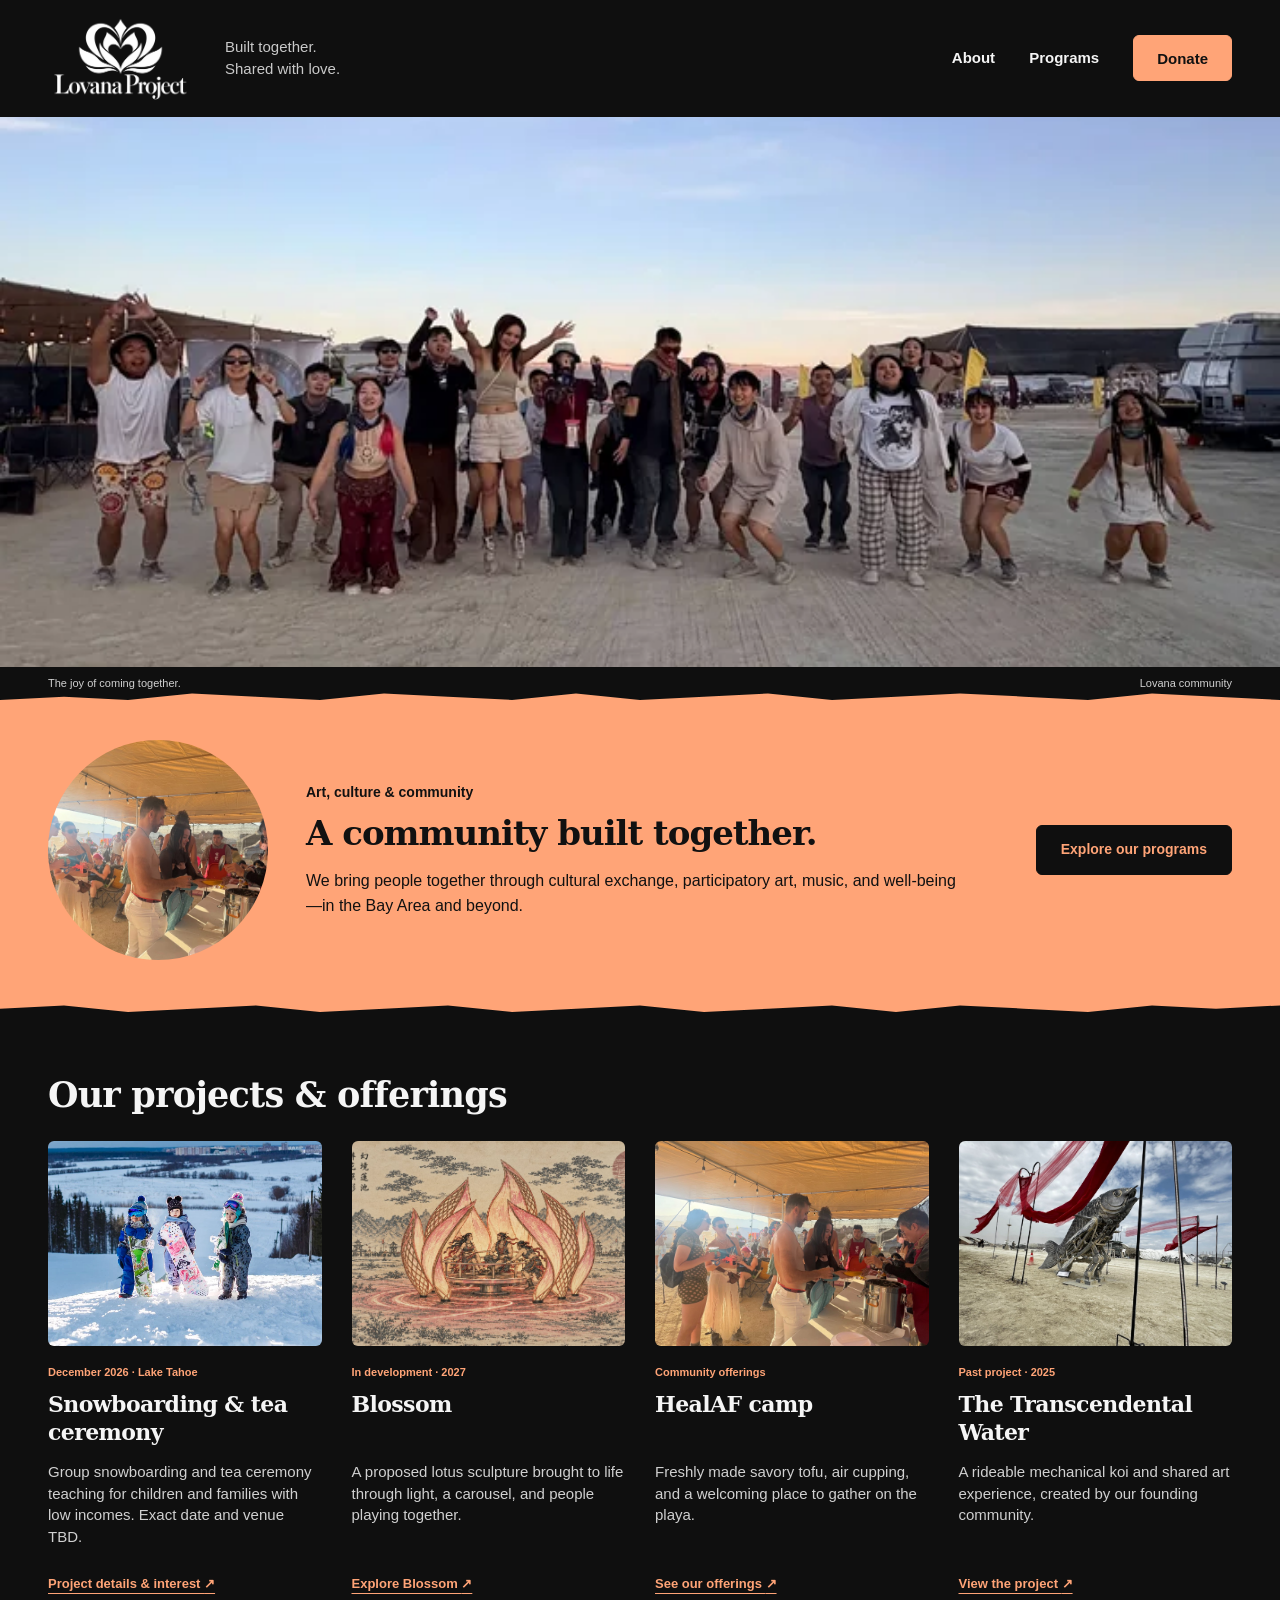
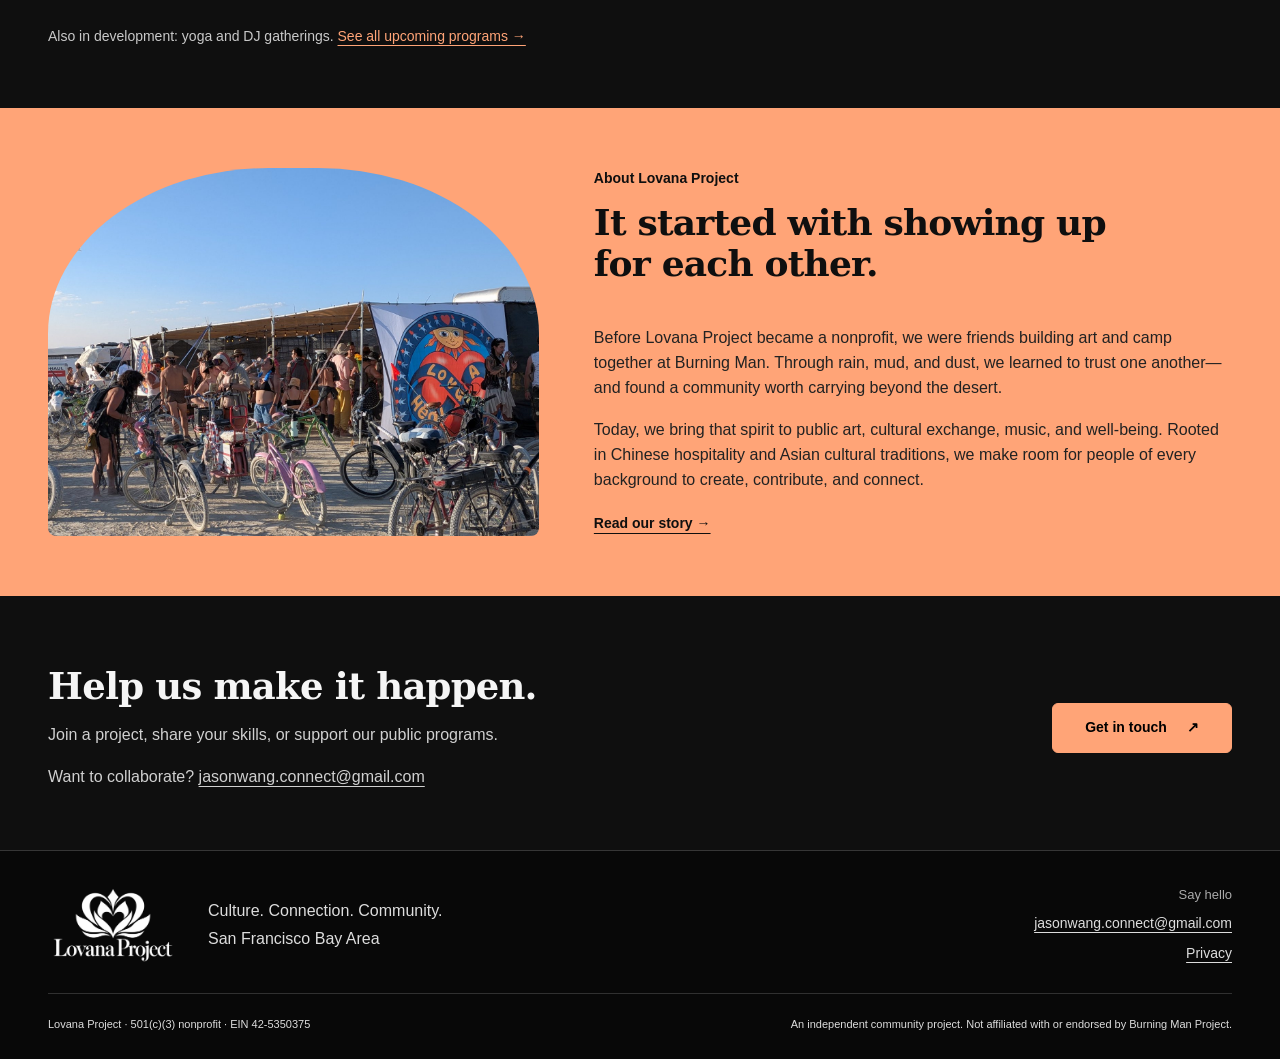
==== commit ccea3db6: "Add tea ceremony and December 2026 timing to Tahoe program" ====
--- a/index.html
+++ b/index.html
@@ -5,7 +5,7 @@
         <figcaption><span>The joy of coming together.</span><span>Lovana community</span></figcaption>
       </figure></section>
 <section class="welcome-band"><div class="wrap welcome-inner"><figure class="ribbon-photo"><img src="assets/photos/healaf-tofu.jpg" width="1440" height="1080" alt="Freshly made savory tofu shared with camp visitors." loading="lazy" decoding="async"></figure><div><p class="ribbon-kicker">Art, culture &amp; community</p><h1 id="home-title">A community built together.</h1><p>We bring people together through cultural exchange, participatory art, music, and well-being—in the Bay Area and beyond.</p></div><a class="button dark" href="programs.html">Explore our programs</a></div></section>
-<section class="wrap section" id="programs"><span id="transcendental-water" class="anchor-alias"></span><div class="heading-row"><h2>Our projects &amp; offerings</h2></div><div class="story-cards"><article><a class="project-card" href="programs.html#snowboarding"><img src="assets/photos/tahoe-snowboarding.webp" width="1200" height="800" alt="Illustrative stock photo of a child wearing a helmet and learning to balance on a snowboard." loading="lazy" decoding="async"><span class="tag">Upcoming · Lake Tahoe</span><h3>Learn to snowboard</h3><p>Beginner lessons in development for children and families with low incomes. Dates and venue TBD.</p><span class="card-cta">Project details & interest <span aria-hidden="true">↗</span></span></a></article>
+<section class="wrap section" id="programs"><span id="transcendental-water" class="anchor-alias"></span><div class="heading-row"><h2>Our projects &amp; offerings</h2></div><div class="story-cards"><article><a class="project-card" href="programs.html#snowboarding"><img src="assets/photos/tahoe-snowboarding-group.webp" width="1200" height="800" alt="Illustrative photo of three children together on a snowy slope, holding their snowboards." loading="lazy" decoding="async"><span class="tag">December 2026 · Lake Tahoe</span><h3>Snowboarding &amp; tea ceremony</h3><p>Group snowboarding and tea ceremony teaching for children and families with low incomes. Exact date and venue TBD.</p><span class="card-cta">Project details & interest <span aria-hidden="true">↗</span></span></a></article>
 <article><a class="project-card" href="blossom.html"><img src="assets/photos/blossom-panorama.jpg" width="1600" height="914" alt="Concept illustration of Blossom’s glowing lotus and human-powered carousel." loading="lazy" decoding="async"><span class="tag">In development · 2027</span><h3>Blossom</h3><p>A proposed lotus sculpture brought to life through light, a carousel, and people playing together.</p><span class="card-cta">Explore Blossom <span aria-hidden="true">↗</span></span></a></article>
 <article><a class="project-card" href="programs.html#offerings"><img src="assets/photos/healaf-tofu.jpg" width="1440" height="1080" alt="Volunteers serve freshly made savory tofu to the Burning Man community." loading="lazy" decoding="async"><span class="tag">Community offerings</span><h3>HealAF camp</h3><p>Freshly made savory tofu, air cupping, and a welcoming place to gather on the playa.</p><span class="card-cta">See our offerings <span aria-hidden="true">↗</span></span></a></article>
 <article><a class="project-card" href="programs.html#transcendental-water"><img src="assets/photos/transcendental-water-wide.jpg" width="1440" height="1079" alt="The Transcendental Water mechanical koi surrounded by flowing red ribbons." loading="lazy" decoding="async"><span class="tag">Past project · 2025</span><h3>The Transcendental Water</h3><p>A rideable mechanical koi and shared art experience, created by our founding community.</p><span class="card-cta">View the project <span aria-hidden="true">↗</span></span></a></article></div><p class="programs-followup">Also in development: yoga and DJ gatherings. <a href="programs.html#underway">See all upcoming programs →</a></p></section>
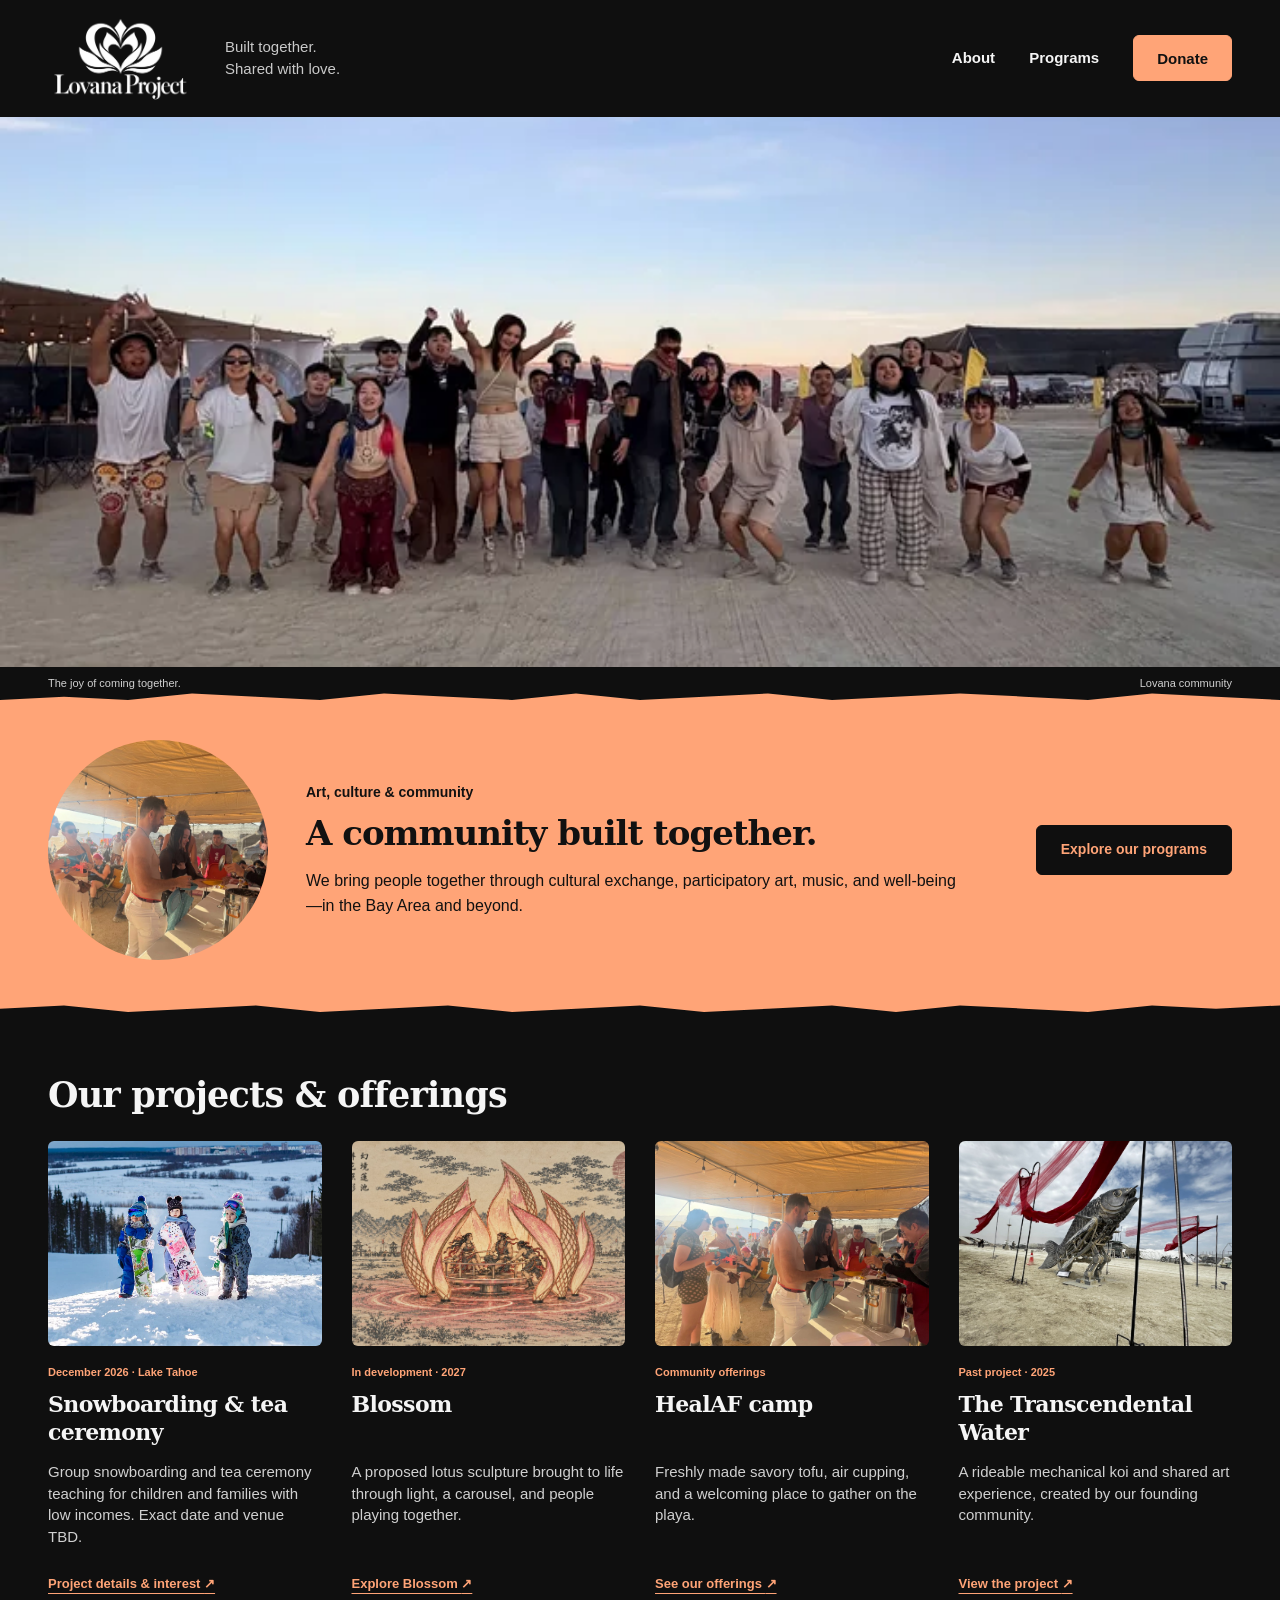
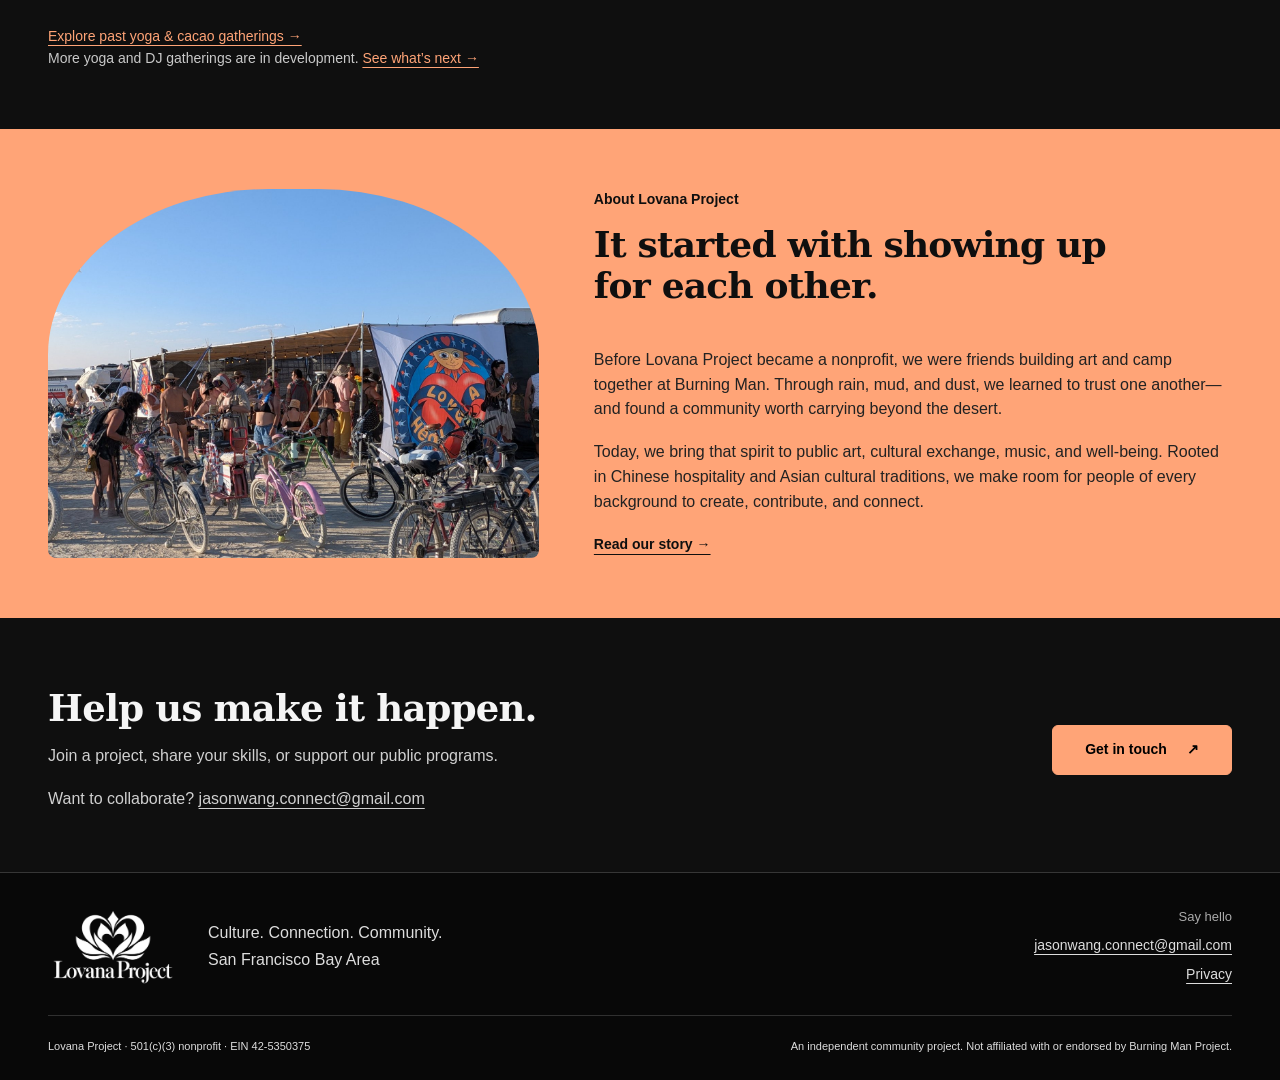
==== commit 86ac6e9c: "Add past yoga and cacao gatherings from the Lovana host community" ====
--- a/index.html
+++ b/index.html
@@ -1,5 +1,5 @@
 <!doctype html>
-<html lang="en"><head><meta charset="utf-8"><meta name="viewport" content="width=device-width, initial-scale=1"><meta name="description" content="Lovana Project brings people together through Asian culture, participatory art, music, and well-being."><meta name="theme-color" content="#111111"><title>Lovana Project — Art, culture &amp; community</title><link rel="stylesheet" href="assets/style.css?v=simple-nav-tahoe-1"><script src="assets/site.js" defer></script></head><body class="home-layout"><a class="skip" href="#main">Skip to content</a><header class="movement-header simple-header"><div class="wrap brand-row"><a class="wordmark" href="index.html" aria-label="Lovana Project home"><img class="brand-logo" src="assets/lovana-logo.webp" width="640" height="427" alt="Lovana Project — lotus and heart logo" decoding="async"></a><p class="brand-message">Built together.<br>Shared with love.</p><nav class="primary-nav" aria-label="Main navigation"><a href="about.html">About</a><a href="programs.html">Programs</a><a class="button nav-donate" href="donate.html">Donate</a></nav></div></header><main id="main">
+<html lang="en"><head><meta charset="utf-8"><meta name="viewport" content="width=device-width, initial-scale=1"><meta name="description" content="Lovana Project brings people together through Asian culture, participatory art, music, and well-being."><meta name="theme-color" content="#111111"><title>Lovana Project — Art, culture &amp; community</title><link rel="stylesheet" href="assets/style.css?v=community-events-1"><script src="assets/site.js" defer></script></head><body class="home-layout"><a class="skip" href="#main">Skip to content</a><header class="movement-header simple-header"><div class="wrap brand-row"><a class="wordmark" href="index.html" aria-label="Lovana Project home"><img class="brand-logo" src="assets/lovana-logo.webp" width="640" height="427" alt="Lovana Project — lotus and heart logo" decoding="async"></a><p class="brand-message">Built together.<br>Shared with love.</p><nav class="primary-nav" aria-label="Main navigation"><a href="about.html">About</a><a href="programs.html">Programs</a><a class="button nav-donate" href="donate.html">Donate</a></nav></div></header><main id="main">
 <section class="home-hero" aria-labelledby="home-title"><figure class="hero-photo">
         <picture><source type="image/webp" srcset="assets/photos/lovana-community-720.webp 720w, assets/photos/lovana-community-1440.webp 1440w, assets/photos/lovana-community-2048.webp 2048w" sizes="(max-width: 720px) calc(100vw - 40px), (max-width: 1296px) calc(100vw - 96px), 1200px"><img src="assets/photos/lovana-community.jpg" width="1440" height="809" alt="The Lovana community jumps and raises their arms together outside camp at dusk." fetchpriority="high" decoding="async"></source></picture>
         <figcaption><span>The joy of coming together.</span><span>Lovana community</span></figcaption>
@@ -8,7 +8,7 @@
 <section class="wrap section" id="programs"><span id="transcendental-water" class="anchor-alias"></span><div class="heading-row"><h2>Our projects &amp; offerings</h2></div><div class="story-cards"><article><a class="project-card" href="programs.html#snowboarding"><img src="assets/photos/tahoe-snowboarding-group.webp" width="1200" height="800" alt="Illustrative photo of three children together on a snowy slope, holding their snowboards." loading="lazy" decoding="async"><span class="tag">December 2026 · Lake Tahoe</span><h3>Snowboarding &amp; tea ceremony</h3><p>Group snowboarding and tea ceremony teaching for children and families with low incomes. Exact date and venue TBD.</p><span class="card-cta">Project details & interest <span aria-hidden="true">↗</span></span></a></article>
 <article><a class="project-card" href="blossom.html"><img src="assets/photos/blossom-panorama.jpg" width="1600" height="914" alt="Concept illustration of Blossom’s glowing lotus and human-powered carousel." loading="lazy" decoding="async"><span class="tag">In development · 2027</span><h3>Blossom</h3><p>A proposed lotus sculpture brought to life through light, a carousel, and people playing together.</p><span class="card-cta">Explore Blossom <span aria-hidden="true">↗</span></span></a></article>
 <article><a class="project-card" href="programs.html#offerings"><img src="assets/photos/healaf-tofu.jpg" width="1440" height="1080" alt="Volunteers serve freshly made savory tofu to the Burning Man community." loading="lazy" decoding="async"><span class="tag">Community offerings</span><h3>HealAF camp</h3><p>Freshly made savory tofu, air cupping, and a welcoming place to gather on the playa.</p><span class="card-cta">See our offerings <span aria-hidden="true">↗</span></span></a></article>
-<article><a class="project-card" href="programs.html#transcendental-water"><img src="assets/photos/transcendental-water-wide.jpg" width="1440" height="1079" alt="The Transcendental Water mechanical koi surrounded by flowing red ribbons." loading="lazy" decoding="async"><span class="tag">Past project · 2025</span><h3>The Transcendental Water</h3><p>A rideable mechanical koi and shared art experience, created by our founding community.</p><span class="card-cta">View the project <span aria-hidden="true">↗</span></span></a></article></div><p class="programs-followup">Also in development: yoga and DJ gatherings. <a href="programs.html#underway">See all upcoming programs →</a></p></section>
+<article><a class="project-card" href="programs.html#transcendental-water"><img src="assets/photos/transcendental-water-wide.jpg" width="1440" height="1079" alt="The Transcendental Water mechanical koi surrounded by flowing red ribbons." loading="lazy" decoding="async"><span class="tag">Past project · 2025</span><h3>The Transcendental Water</h3><p>A rideable mechanical koi and shared art experience, created by our founding community.</p><span class="card-cta">View the project <span aria-hidden="true">↗</span></span></a></article></div><p class="programs-followup"><a href="programs.html#past-gatherings">Explore past yoga &amp; cacao gatherings →</a><br>More yoga and DJ gatherings are in development. <a href="programs.html#underway">See what’s next →</a></p></section>
 <section class="about-band section" id="about"><div class="wrap about-inner"><figure class="community-cutout"><img src="assets/photos/healaf-camp.jpg" width="1440" height="1080" alt="Visitors and bicycles outside HealAF camp." loading="lazy" decoding="async"></figure><div><p class="tag">About Lovana Project</p><h2>It started with showing up<br>for each other.</h2></div><div><p>Before Lovana Project became a nonprofit, we were friends building art and camp together at Burning Man. Through rain, mud, and dust, we learned to trust one another—and found a community worth carrying beyond the desert.</p><p>Today, we bring that spirit to public art, cultural exchange, music, and well-being. Rooted in Chinese hospitality and Asian cultural traditions, we make room for people of every background to create, contribute, and connect.</p><a class="text-link" href="about.html">Read our story →</a></div></div></section>
 <section class="participate section" id="participate"><div class="wrap support-inner"><div><h2>Help us make it happen.</h2><p>Join a project, share your skills, or support our public programs.</p><p class="contact-slot">Want to collaborate? <a href="mailto:jasonwang.connect@gmail.com">jasonwang.connect@gmail.com</a></p></div><a class="button" href="mailto:jasonwang.connect@gmail.com">Get in touch <span aria-hidden="true">↗</span></a></div></section>
 </main>  <footer class="expanded-footer simple-footer"><div class="wrap simple-footer-top"><div class="footer-brand"><a class="wordmark" href="index.html" aria-label="Lovana Project home"><img class="brand-logo" src="assets/lovana-logo.webp" width="640" height="427" alt="Lovana Project — lotus and heart logo" decoding="async"></a><p>Culture. Connection. Community.<br>San Francisco Bay Area</p></div><div class="footer-contact"><p>Say hello</p><a href="mailto:jasonwang.connect@gmail.com">jasonwang.connect@gmail.com</a><a href="privacy.html">Privacy</a></div></div><div class="wrap footer-legal"><p>Lovana Project · 501(c)(3) nonprofit<span class="ein-slot"> · EIN 42-5350375</span></p><p>An independent community project. Not affiliated with or endorsed by Burning Man Project.</p></div></footer></body></html>
--- a/assets/style.css
+++ b/assets/style.css
@@ -127,3 +127,22 @@
  .snowboard-facts dd{font-size:14px}
 }
 @media(max-width:360px){.simple-header .brand-logo{width:90px}.primary-nav{gap:12px}.primary-nav .nav-donate{padding-inline:11px}}
+
+/* Past gatherings: dates and cover artwork, without attendee information. */
+.community-events{background:#181818}
+.events-intro{max-width:740px;color:#ccc;margin-bottom:0}
+.event-grid{display:grid;grid-template-columns:repeat(3,minmax(0,1fr));gap:34px}
+.event-card{min-width:0}
+.event-card figure{margin-bottom:24px}
+.event-card figure img{width:100%;height:auto;aspect-ratio:1/1;object-fit:contain;background:#222;border-radius:6px}
+.event-card figcaption{font-size:11px}
+.event-date{display:flex;align-items:center;gap:12px;flex-wrap:wrap;margin-bottom:15px;font-size:12px}
+.event-date>span{border:1px solid #666;border-radius:4px;padding:3px 8px;color:#ddd}
+.event-date time{color:#ffa477}
+.event-card h3{font-size:26px;line-height:1.2;margin-bottom:15px}
+.event-card .event-place{font-size:12px;font-weight:600;color:#ffa477}
+.event-card>p:last-child{font-size:15px;color:#ccc}
+.events-next{border-top:1px solid #444;padding-top:25px;margin:30px 0 0;font-size:14px}
+.events-next a{color:#ffa477}
+@media(max-width:900px){.event-grid{gap:24px}.event-card h3{font-size:23px}}
+@media(max-width:720px){.event-grid{grid-template-columns:1fr;gap:38px}.event-card h3{font-size:27px}.event-card figure{margin-bottom:20px}.event-card>p:last-child{margin-bottom:0}}
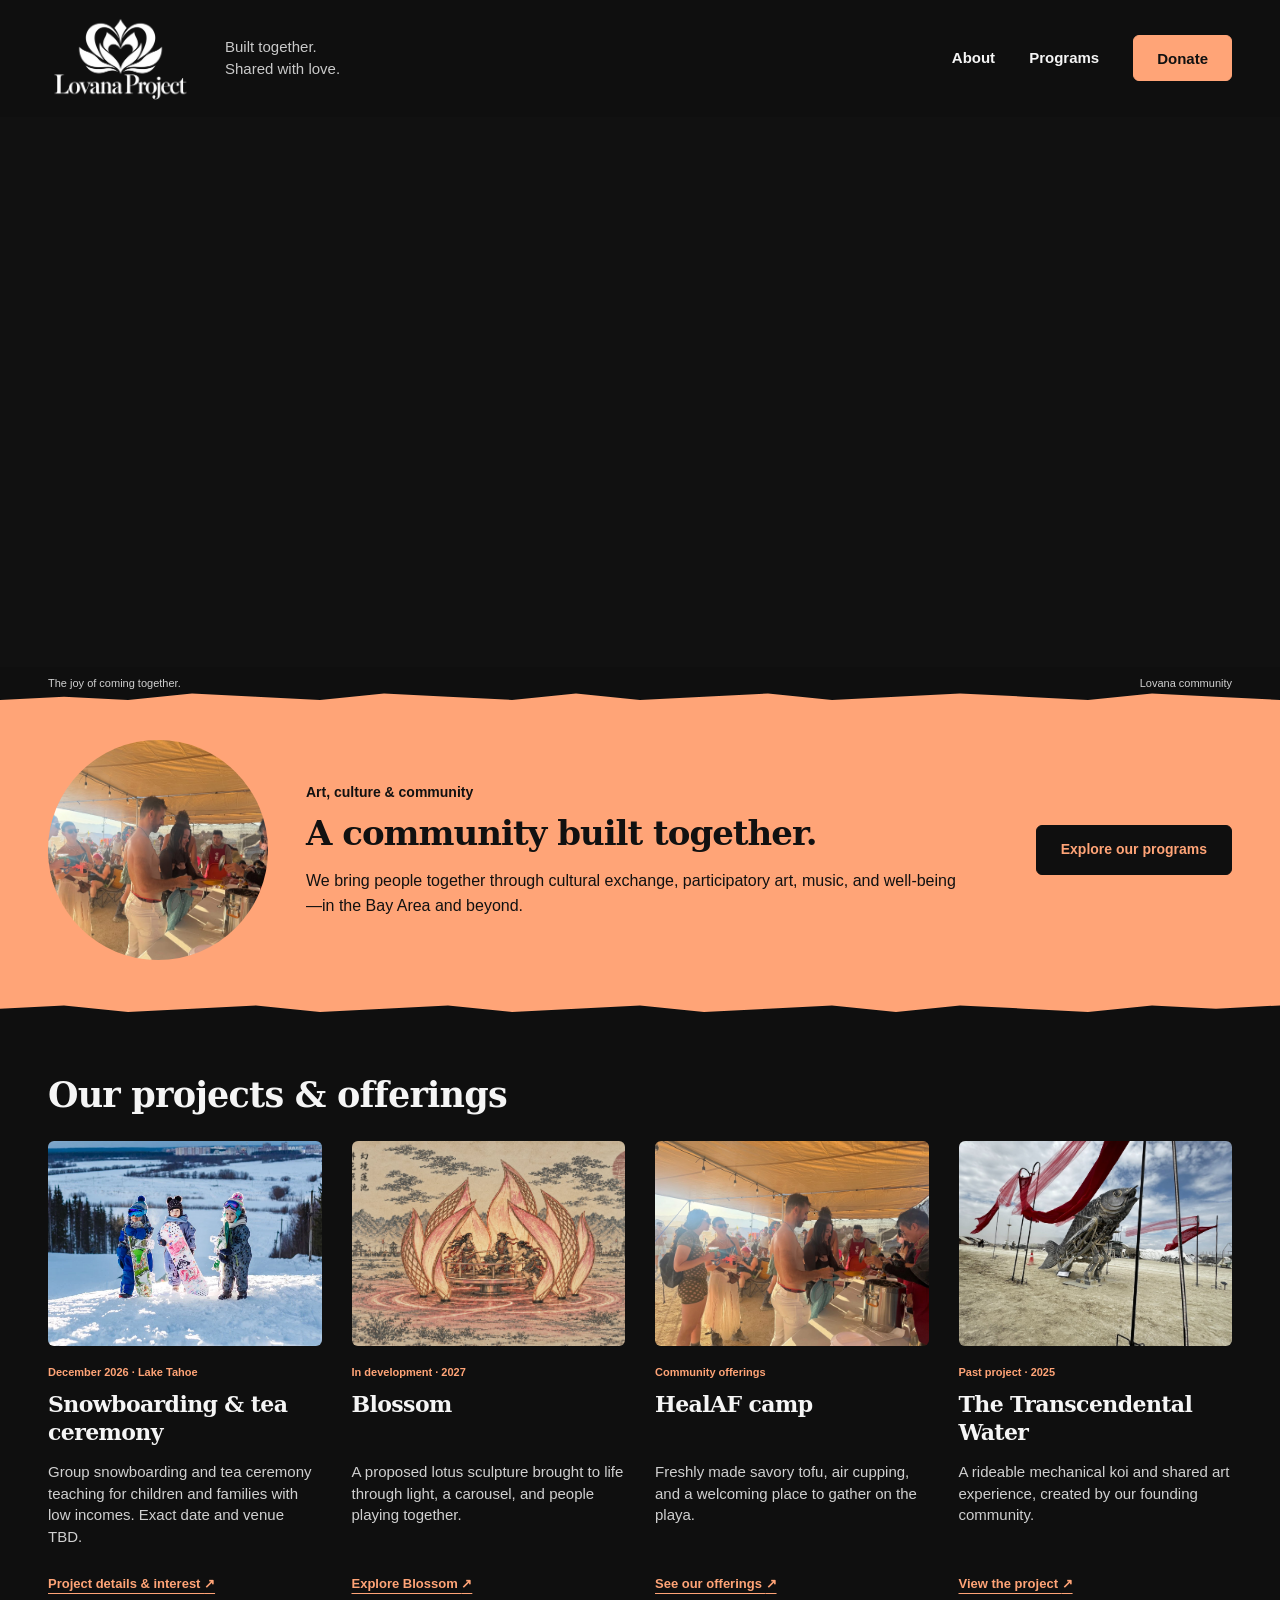
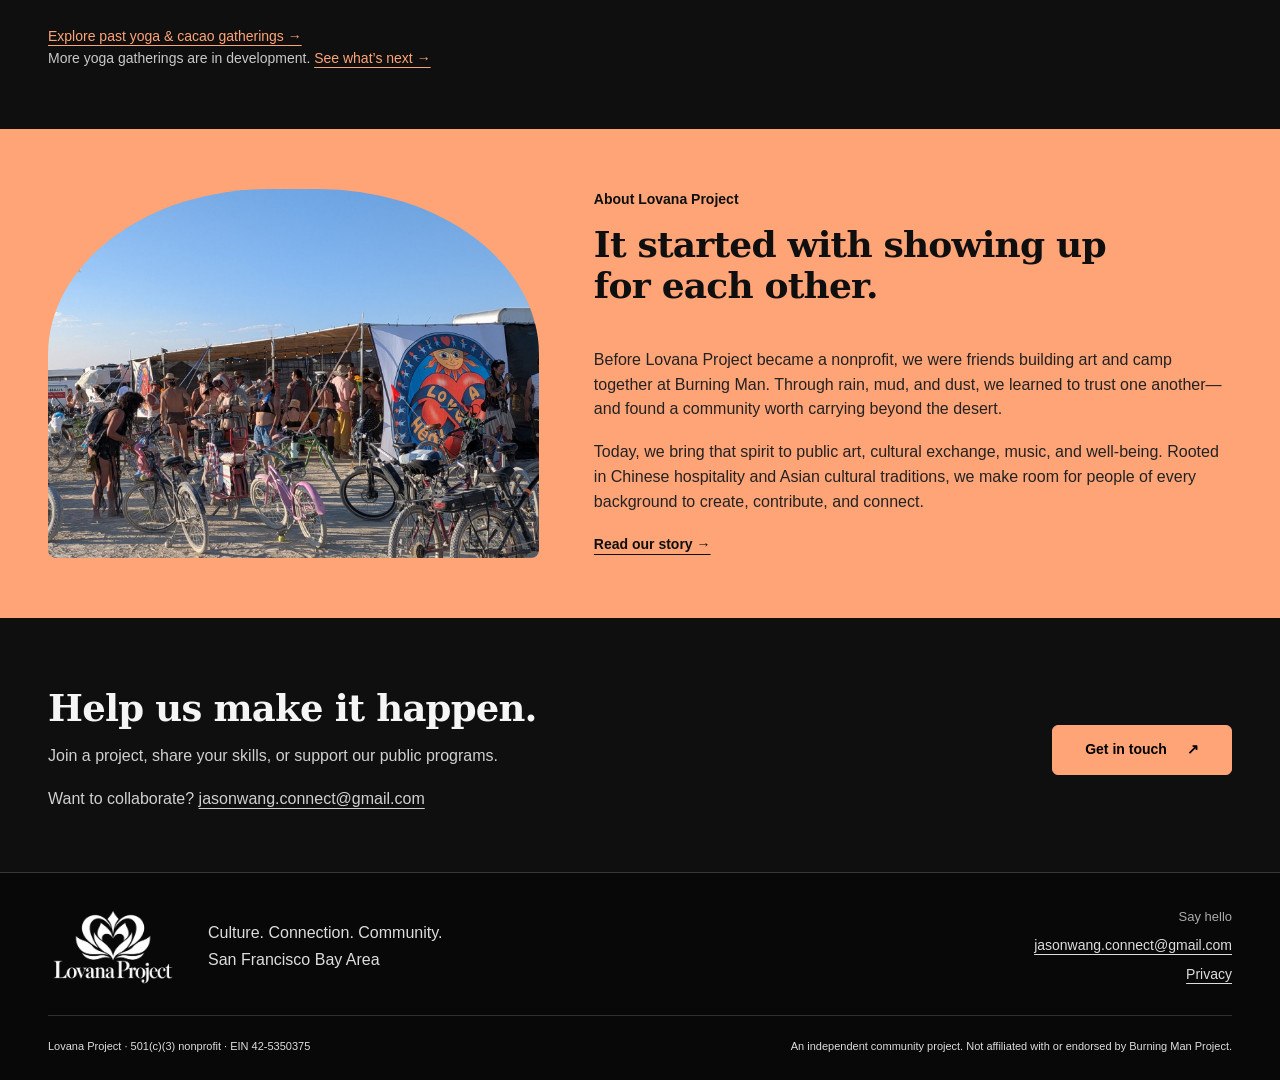
==== commit d02bf74a: "Remove unconfirmed upcoming DJ gathering and related announcements" ====
--- a/index.html
+++ b/index.html
@@ -8,7 +8,7 @@
 <section class="wrap section" id="programs"><span id="transcendental-water" class="anchor-alias"></span><div class="heading-row"><h2>Our projects &amp; offerings</h2></div><div class="story-cards"><article><a class="project-card" href="programs.html#snowboarding"><img src="assets/photos/tahoe-snowboarding-group.webp" width="1200" height="800" alt="Illustrative photo of three children together on a snowy slope, holding their snowboards." loading="lazy" decoding="async"><span class="tag">December 2026 · Lake Tahoe</span><h3>Snowboarding &amp; tea ceremony</h3><p>Group snowboarding and tea ceremony teaching for children and families with low incomes. Exact date and venue TBD.</p><span class="card-cta">Project details & interest <span aria-hidden="true">↗</span></span></a></article>
 <article><a class="project-card" href="blossom.html"><img src="assets/photos/blossom-panorama.jpg" width="1600" height="914" alt="Concept illustration of Blossom’s glowing lotus and human-powered carousel." loading="lazy" decoding="async"><span class="tag">In development · 2027</span><h3>Blossom</h3><p>A proposed lotus sculpture brought to life through light, a carousel, and people playing together.</p><span class="card-cta">Explore Blossom <span aria-hidden="true">↗</span></span></a></article>
 <article><a class="project-card" href="programs.html#offerings"><img src="assets/photos/healaf-tofu.jpg" width="1440" height="1080" alt="Volunteers serve freshly made savory tofu to the Burning Man community." loading="lazy" decoding="async"><span class="tag">Community offerings</span><h3>HealAF camp</h3><p>Freshly made savory tofu, air cupping, and a welcoming place to gather on the playa.</p><span class="card-cta">See our offerings <span aria-hidden="true">↗</span></span></a></article>
-<article><a class="project-card" href="programs.html#transcendental-water"><img src="assets/photos/transcendental-water-wide.jpg" width="1440" height="1079" alt="The Transcendental Water mechanical koi surrounded by flowing red ribbons." loading="lazy" decoding="async"><span class="tag">Past project · 2025</span><h3>The Transcendental Water</h3><p>A rideable mechanical koi and shared art experience, created by our founding community.</p><span class="card-cta">View the project <span aria-hidden="true">↗</span></span></a></article></div><p class="programs-followup"><a href="programs.html#past-gatherings">Explore past yoga &amp; cacao gatherings →</a><br>More yoga and DJ gatherings are in development. <a href="programs.html#underway">See what’s next →</a></p></section>
+<article><a class="project-card" href="programs.html#transcendental-water"><img src="assets/photos/transcendental-water-wide.jpg" width="1440" height="1079" alt="The Transcendental Water mechanical koi surrounded by flowing red ribbons." loading="lazy" decoding="async"><span class="tag">Past project · 2025</span><h3>The Transcendental Water</h3><p>A rideable mechanical koi and shared art experience, created by our founding community.</p><span class="card-cta">View the project <span aria-hidden="true">↗</span></span></a></article></div><p class="programs-followup"><a href="programs.html#past-gatherings">Explore past yoga &amp; cacao gatherings →</a><br>More yoga gatherings are in development. <a href="programs.html#underway">See what’s next →</a></p></section>
 <section class="about-band section" id="about"><div class="wrap about-inner"><figure class="community-cutout"><img src="assets/photos/healaf-camp.jpg" width="1440" height="1080" alt="Visitors and bicycles outside HealAF camp." loading="lazy" decoding="async"></figure><div><p class="tag">About Lovana Project</p><h2>It started with showing up<br>for each other.</h2></div><div><p>Before Lovana Project became a nonprofit, we were friends building art and camp together at Burning Man. Through rain, mud, and dust, we learned to trust one another—and found a community worth carrying beyond the desert.</p><p>Today, we bring that spirit to public art, cultural exchange, music, and well-being. Rooted in Chinese hospitality and Asian cultural traditions, we make room for people of every background to create, contribute, and connect.</p><a class="text-link" href="about.html">Read our story →</a></div></div></section>
 <section class="participate section" id="participate"><div class="wrap support-inner"><div><h2>Help us make it happen.</h2><p>Join a project, share your skills, or support our public programs.</p><p class="contact-slot">Want to collaborate? <a href="mailto:jasonwang.connect@gmail.com">jasonwang.connect@gmail.com</a></p></div><a class="button" href="mailto:jasonwang.connect@gmail.com">Get in touch <span aria-hidden="true">↗</span></a></div></section>
 </main>  <footer class="expanded-footer simple-footer"><div class="wrap simple-footer-top"><div class="footer-brand"><a class="wordmark" href="index.html" aria-label="Lovana Project home"><img class="brand-logo" src="assets/lovana-logo.webp" width="640" height="427" alt="Lovana Project — lotus and heart logo" decoding="async"></a><p>Culture. Connection. Community.<br>San Francisco Bay Area</p></div><div class="footer-contact"><p>Say hello</p><a href="mailto:jasonwang.connect@gmail.com">jasonwang.connect@gmail.com</a><a href="privacy.html">Privacy</a></div></div><div class="wrap footer-legal"><p>Lovana Project · 501(c)(3) nonprofit<span class="ein-slot"> · EIN 42-5350375</span></p><p>An independent community project. Not affiliated with or endorsed by Burning Man Project.</p></div></footer></body></html>
--- a/assets/style.css
+++ b/assets/style.css
@@ -146,3 +146,71 @@
 .events-next a{color:#ffa477}
 @media(max-width:900px){.event-grid{gap:24px}.event-card h3{font-size:23px}}
 @media(max-width:720px){.event-grid{grid-template-columns:1fr;gap:38px}.event-card h3{font-size:27px}.event-card figure{margin-bottom:20px}.event-card>p:last-child{margin-bottom:0}}
+
+/* Program directory: large upcoming cards and a compact past-program archive. */
+.programs-layout .program-section-heading{margin-bottom:32px}
+.programs-layout .program-section-heading h2{font-size:38px;margin-bottom:15px}
+.programs-layout .program-section-heading>p{max-width:780px;color:#c9c9c9;margin:0}
+.upcoming-programs{background:#0f0f0f}
+.upcoming-grid{display:grid;grid-template-columns:repeat(2,minmax(0,1fr));gap:32px}
+.upcoming-program{background:#202020;border:1px solid #454545;border-radius:8px;overflow:hidden;display:flex;flex-direction:column;min-width:0}
+.upcoming-program .upcoming-visual{width:100%;aspect-ratio:16/10;background:#292929;overflow:hidden;flex-shrink:0}
+.upcoming-visual img{display:block;width:100%;height:100%;object-fit:cover}
+.upcoming-visual.yoga-program-visual{background:#eeeee6}
+.yoga-program-visual img{object-fit:contain}
+.upcoming-content{padding:28px;display:flex;flex-direction:column;align-items:flex-start;flex:1}
+.programs-layout .upcoming-content h3{font-size:32px;line-height:1.15;margin-bottom:20px}
+.upcoming-content>p:not(.fine):not(.program-status):not(.image-credit){font-size:15px;color:#d4d4d4}
+.program-status{font-size:12px;font-weight:700;color:#ffa477;margin-bottom:13px}
+.upcoming-facts{width:100%;border-top:1px solid #505050;margin:5px 0 24px;padding-top:17px;display:grid;grid-template-columns:1fr 1fr;gap:18px}
+.upcoming-facts dt{font-size:12px;color:#bbb;margin-bottom:5px}
+.upcoming-facts dd{font-size:14px;font-weight:600;margin:0;line-height:1.5}
+.upcoming-content>.button{margin-top:auto}
+.upcoming-content>.fine{font-size:12px;margin:16px 0 0;overflow-wrap:anywhere}
+.upcoming-content .image-credit{font-size:10px;color:#aaa;margin:16px 0 0}
+.music-program-visual{display:flex;flex-direction:column;justify-content:center;padding:38px;background:#ffa477!important;color:#111}
+.music-program-visual>span{font-family:var(--serif);font-size:54px;font-weight:700;line-height:1.05;letter-spacing:-1.5px}
+.music-program-visual small{font-size:12px;font-weight:700;margin-top:22px}
+.program-archive{background:#181818}
+.archive-list{display:flex;flex-direction:column}
+.archive-row{display:grid;grid-template-columns:148px minmax(0,1fr);gap:30px;align-items:start;border-top:1px solid #484848;padding-block:28px}
+.archive-thumb{width:148px}
+.archive-thumb img{display:block;width:148px;height:118px;object-fit:contain;background:#242424;border-radius:5px}
+.archive-copy{max-width:900px;min-width:0}
+.archive-copy .archive-meta{font-size:12px;color:#ffa477;margin-bottom:10px;line-height:1.5}
+.programs-layout .archive-copy h3{font-size:25px;line-height:1.25;margin-bottom:12px}
+.archive-copy>p:not(.archive-meta):not(.archive-note){color:#ccc;font-size:15px;margin-bottom:10px}
+.archive-copy .archive-note{font-size:10px;color:#999;margin:0}
+.archive-details{margin-top:15px}
+.archive-details>summary{cursor:pointer;color:#ffa477;font-size:13px;font-weight:600;line-height:1.6;padding-block:5px}
+.archive-details>summary:focus-visible{outline:2px solid #ffa477;outline-offset:5px}
+.archive-details-content{padding-top:17px}
+.archive-details-content>p{color:#c9c9c9;font-size:14px}
+.archive-gallery{display:grid;grid-template-columns:repeat(3,minmax(0,1fr));gap:18px}
+.archive-gallery img{width:100%;height:155px;object-fit:contain;background:#222;border-radius:4px}
+.archive-gallery figcaption{font-size:11px}
+.archive-contact{border-top:1px solid #484848;padding-top:24px;margin:0;font-size:14px}
+.archive-contact a{color:#ffa477}
+@media(max-width:1000px){.upcoming-content{padding:23px}.music-program-visual>span{font-size:43px}.music-program-visual{padding:28px}.upcoming-grid{gap:25px}}
+@media(max-width:720px){
+ .programs-layout .program-section-heading h2{font-size:31px}
+ .programs-layout .program-section-heading>p{font-size:15px}
+ .upcoming-grid{grid-template-columns:1fr;gap:28px}
+ .upcoming-content{padding:22px}
+ .programs-layout .upcoming-content h3{font-size:29px}
+ .upcoming-facts{gap:15px}
+ .music-program-visual>span{font-size:42px}
+ .music-program-visual small{margin-top:15px}
+ .archive-row{grid-template-columns:84px minmax(0,1fr);gap:18px;padding-block:24px}
+ .archive-thumb,.archive-thumb img{width:84px}
+ .archive-thumb img{height:84px}
+ .programs-layout .archive-copy h3{font-size:22px}
+ .archive-copy .archive-meta{font-size:11px}
+ .archive-copy>p:not(.archive-meta):not(.archive-note){font-size:14px}
+ .archive-gallery{grid-template-columns:1fr 1fr;gap:14px}
+ .archive-gallery img{height:110px}
+ .archive-details-content{margin-left:-102px}
+ .archive-details-content>p{margin-left:102px}
+}
+
+.programs-layout .archive-row#offerings{background:transparent}
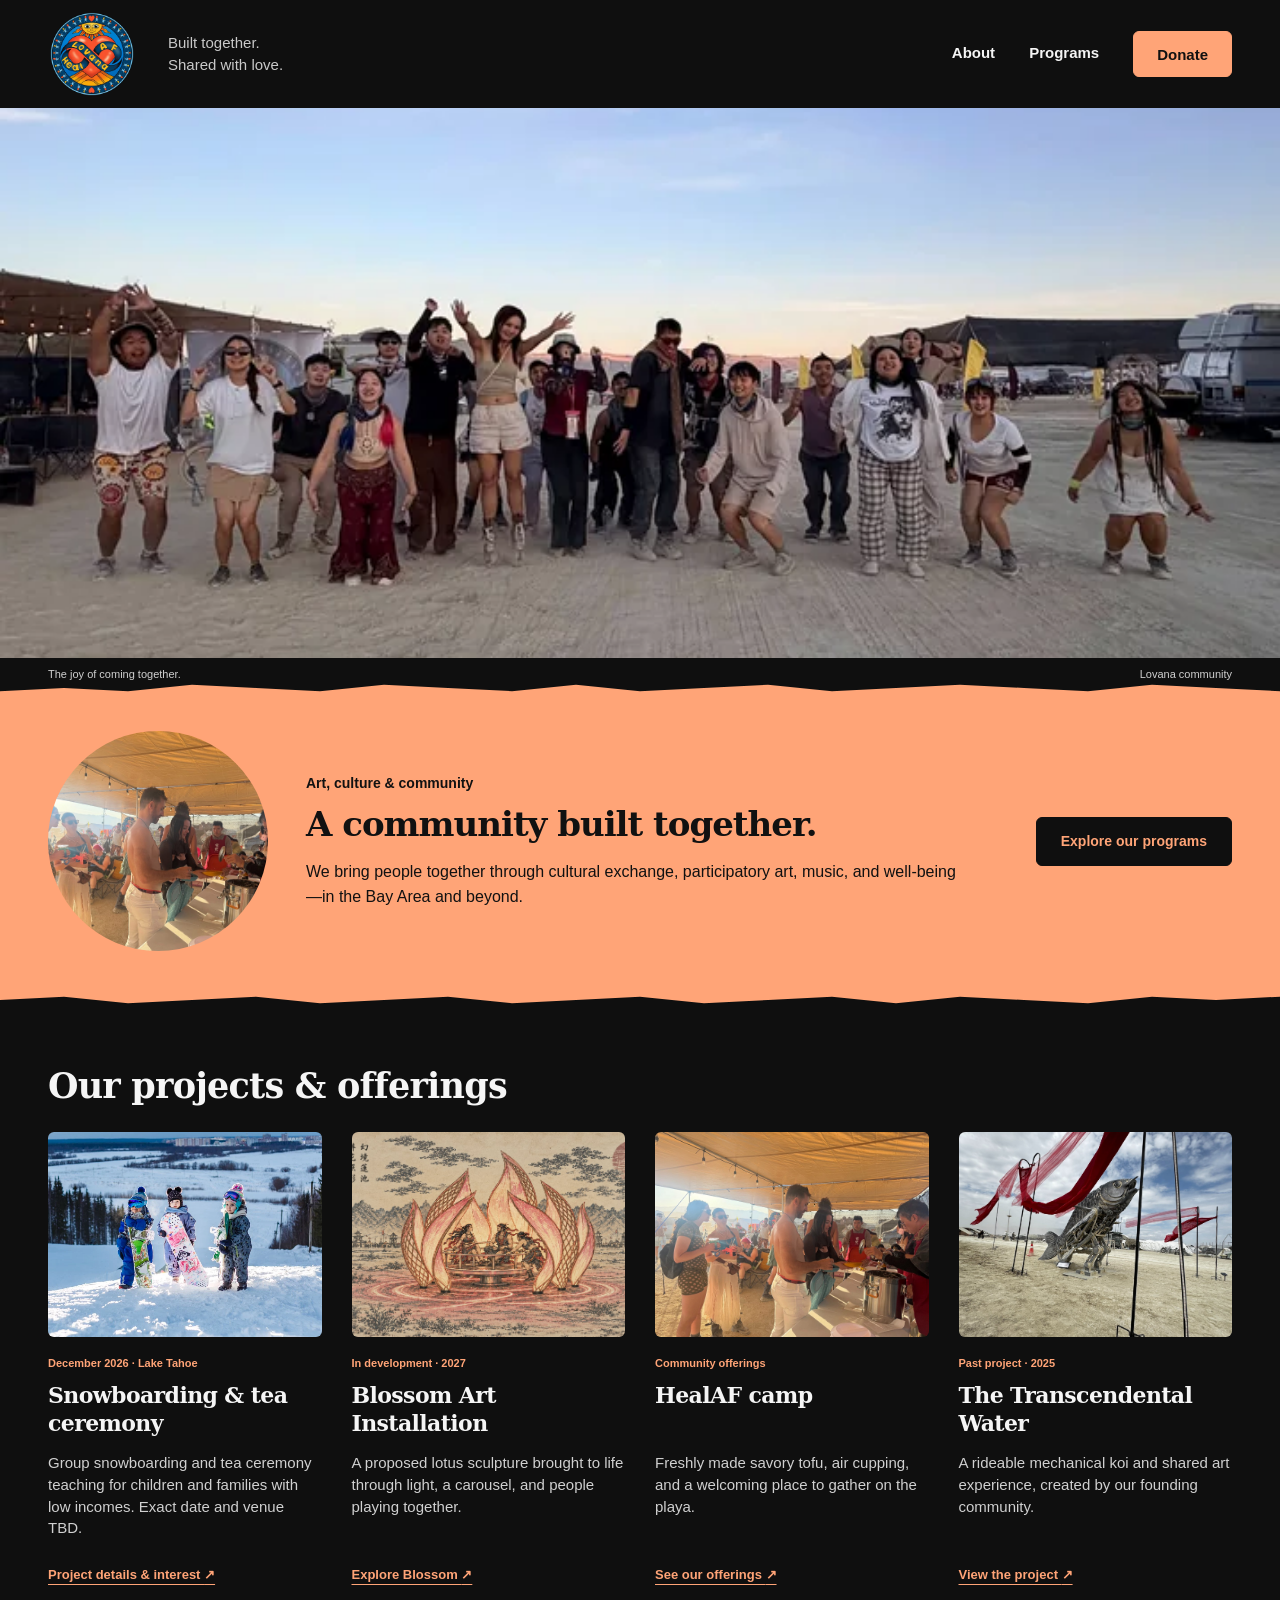
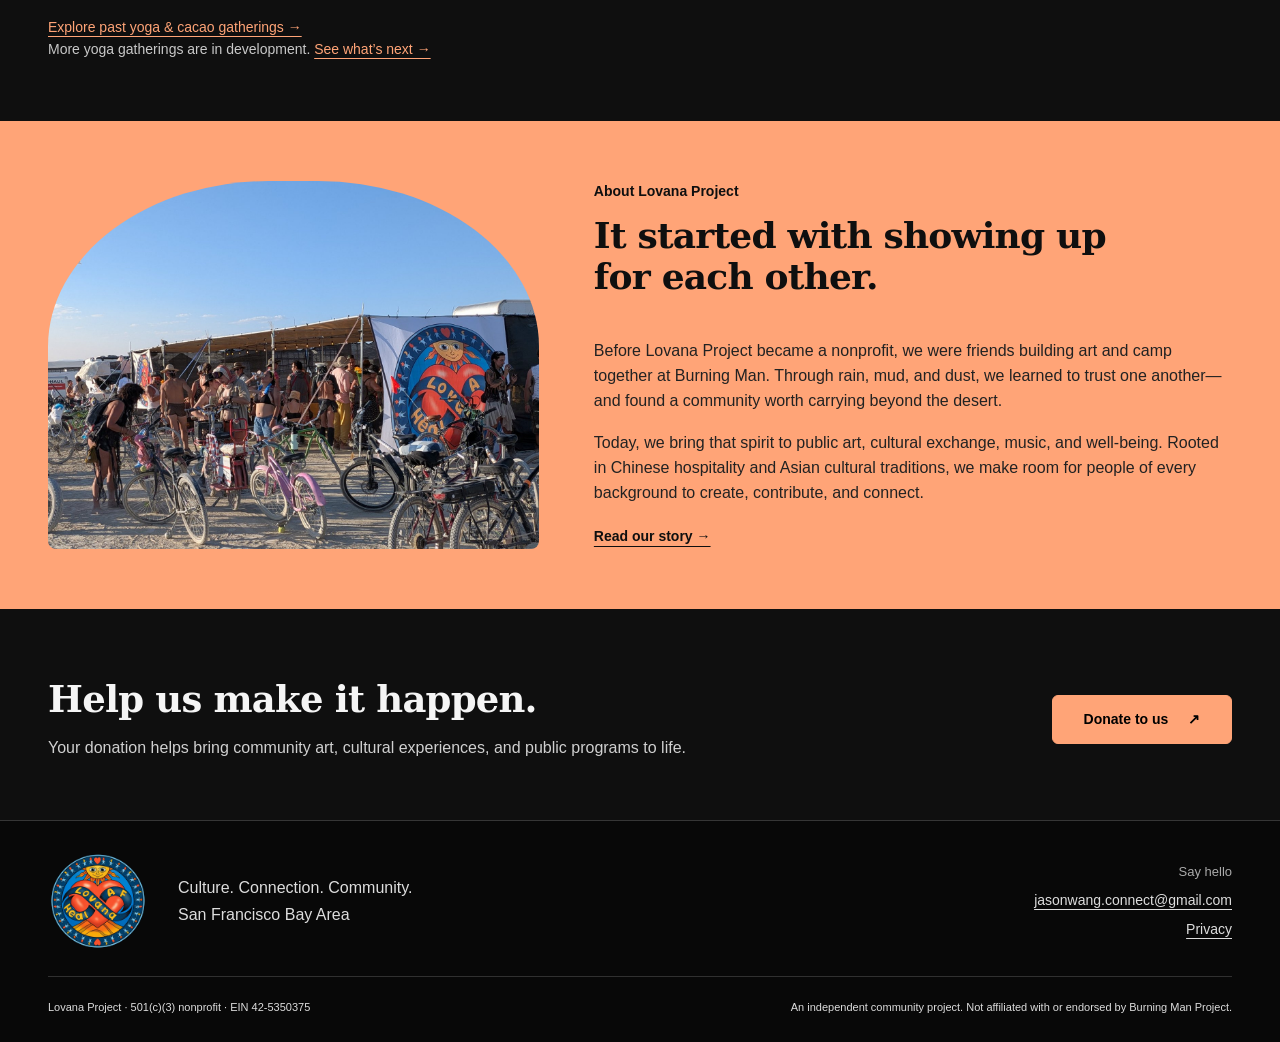
==== commit dff68562: "Use circular community logo, strengthen donation calls to action, and embed Blossom introduction" ====
--- a/index.html
+++ b/index.html
@@ -1,14 +1,14 @@
 <!doctype html>
-<html lang="en"><head><meta charset="utf-8"><meta name="viewport" content="width=device-width, initial-scale=1"><meta name="description" content="Lovana Project brings people together through Asian culture, participatory art, music, and well-being."><meta name="theme-color" content="#111111"><title>Lovana Project — Art, culture &amp; community</title><link rel="stylesheet" href="assets/style.css?v=community-events-1"><script src="assets/site.js" defer></script></head><body class="home-layout"><a class="skip" href="#main">Skip to content</a><header class="movement-header simple-header"><div class="wrap brand-row"><a class="wordmark" href="index.html" aria-label="Lovana Project home"><img class="brand-logo" src="assets/lovana-logo.webp" width="640" height="427" alt="Lovana Project — lotus and heart logo" decoding="async"></a><p class="brand-message">Built together.<br>Shared with love.</p><nav class="primary-nav" aria-label="Main navigation"><a href="about.html">About</a><a href="programs.html">Programs</a><a class="button nav-donate" href="donate.html">Donate</a></nav></div></header><main id="main">
+<html lang="en"><head><meta charset="utf-8"><meta name="viewport" content="width=device-width, initial-scale=1"><meta name="description" content="Lovana Project brings people together through Asian culture, participatory art, music, and well-being."><meta name="theme-color" content="#111111"><title>Lovana Project — Art, culture &amp; community</title><link rel="stylesheet" href="assets/style.css?v=circle-logo-blossom-2"><script src="assets/site.js" defer></script></head><body class="home-layout"><a class="skip" href="#main">Skip to content</a><header class="movement-header simple-header"><div class="wrap brand-row"><a class="wordmark" href="index.html" aria-label="Lovana Project home"><img class="brand-logo" src="assets/lovana-circle-logo.webp" width="512" height="512" alt="Lovana Project and HealAF circle logo" decoding="async"></a><p class="brand-message">Built together.<br>Shared with love.</p><nav class="primary-nav" aria-label="Main navigation"><a href="about.html">About</a><a href="programs.html">Programs</a><a class="button nav-donate" href="donate.html">Donate</a></nav></div></header><main id="main">
 <section class="home-hero" aria-labelledby="home-title"><figure class="hero-photo">
         <picture><source type="image/webp" srcset="assets/photos/lovana-community-720.webp 720w, assets/photos/lovana-community-1440.webp 1440w, assets/photos/lovana-community-2048.webp 2048w" sizes="(max-width: 720px) calc(100vw - 40px), (max-width: 1296px) calc(100vw - 96px), 1200px"><img src="assets/photos/lovana-community.jpg" width="1440" height="809" alt="The Lovana community jumps and raises their arms together outside camp at dusk." fetchpriority="high" decoding="async"></source></picture>
         <figcaption><span>The joy of coming together.</span><span>Lovana community</span></figcaption>
       </figure></section>
 <section class="welcome-band"><div class="wrap welcome-inner"><figure class="ribbon-photo"><img src="assets/photos/healaf-tofu.jpg" width="1440" height="1080" alt="Freshly made savory tofu shared with camp visitors." loading="lazy" decoding="async"></figure><div><p class="ribbon-kicker">Art, culture &amp; community</p><h1 id="home-title">A community built together.</h1><p>We bring people together through cultural exchange, participatory art, music, and well-being—in the Bay Area and beyond.</p></div><a class="button dark" href="programs.html">Explore our programs</a></div></section>
 <section class="wrap section" id="programs"><span id="transcendental-water" class="anchor-alias"></span><div class="heading-row"><h2>Our projects &amp; offerings</h2></div><div class="story-cards"><article><a class="project-card" href="programs.html#snowboarding"><img src="assets/photos/tahoe-snowboarding-group.webp" width="1200" height="800" alt="Illustrative photo of three children together on a snowy slope, holding their snowboards." loading="lazy" decoding="async"><span class="tag">December 2026 · Lake Tahoe</span><h3>Snowboarding &amp; tea ceremony</h3><p>Group snowboarding and tea ceremony teaching for children and families with low incomes. Exact date and venue TBD.</p><span class="card-cta">Project details & interest <span aria-hidden="true">↗</span></span></a></article>
-<article><a class="project-card" href="blossom.html"><img src="assets/photos/blossom-panorama.jpg" width="1600" height="914" alt="Concept illustration of Blossom’s glowing lotus and human-powered carousel." loading="lazy" decoding="async"><span class="tag">In development · 2027</span><h3>Blossom</h3><p>A proposed lotus sculpture brought to life through light, a carousel, and people playing together.</p><span class="card-cta">Explore Blossom <span aria-hidden="true">↗</span></span></a></article>
+<article><a class="project-card" href="blossom.html"><img src="assets/photos/blossom-panorama.jpg" width="1600" height="914" alt="Concept illustration of Blossom’s glowing lotus and human-powered carousel." loading="lazy" decoding="async"><span class="tag">In development · 2027</span><h3>Blossom Art Installation</h3><p>A proposed lotus sculpture brought to life through light, a carousel, and people playing together.</p><span class="card-cta">Explore Blossom <span aria-hidden="true">↗</span></span></a></article>
 <article><a class="project-card" href="programs.html#offerings"><img src="assets/photos/healaf-tofu.jpg" width="1440" height="1080" alt="Volunteers serve freshly made savory tofu to the Burning Man community." loading="lazy" decoding="async"><span class="tag">Community offerings</span><h3>HealAF camp</h3><p>Freshly made savory tofu, air cupping, and a welcoming place to gather on the playa.</p><span class="card-cta">See our offerings <span aria-hidden="true">↗</span></span></a></article>
 <article><a class="project-card" href="programs.html#transcendental-water"><img src="assets/photos/transcendental-water-wide.jpg" width="1440" height="1079" alt="The Transcendental Water mechanical koi surrounded by flowing red ribbons." loading="lazy" decoding="async"><span class="tag">Past project · 2025</span><h3>The Transcendental Water</h3><p>A rideable mechanical koi and shared art experience, created by our founding community.</p><span class="card-cta">View the project <span aria-hidden="true">↗</span></span></a></article></div><p class="programs-followup"><a href="programs.html#past-gatherings">Explore past yoga &amp; cacao gatherings →</a><br>More yoga gatherings are in development. <a href="programs.html#underway">See what’s next →</a></p></section>
 <section class="about-band section" id="about"><div class="wrap about-inner"><figure class="community-cutout"><img src="assets/photos/healaf-camp.jpg" width="1440" height="1080" alt="Visitors and bicycles outside HealAF camp." loading="lazy" decoding="async"></figure><div><p class="tag">About Lovana Project</p><h2>It started with showing up<br>for each other.</h2></div><div><p>Before Lovana Project became a nonprofit, we were friends building art and camp together at Burning Man. Through rain, mud, and dust, we learned to trust one another—and found a community worth carrying beyond the desert.</p><p>Today, we bring that spirit to public art, cultural exchange, music, and well-being. Rooted in Chinese hospitality and Asian cultural traditions, we make room for people of every background to create, contribute, and connect.</p><a class="text-link" href="about.html">Read our story →</a></div></div></section>
-<section class="participate section" id="participate"><div class="wrap support-inner"><div><h2>Help us make it happen.</h2><p>Join a project, share your skills, or support our public programs.</p><p class="contact-slot">Want to collaborate? <a href="mailto:jasonwang.connect@gmail.com">jasonwang.connect@gmail.com</a></p></div><a class="button" href="mailto:jasonwang.connect@gmail.com">Get in touch <span aria-hidden="true">↗</span></a></div></section>
-</main>  <footer class="expanded-footer simple-footer"><div class="wrap simple-footer-top"><div class="footer-brand"><a class="wordmark" href="index.html" aria-label="Lovana Project home"><img class="brand-logo" src="assets/lovana-logo.webp" width="640" height="427" alt="Lovana Project — lotus and heart logo" decoding="async"></a><p>Culture. Connection. Community.<br>San Francisco Bay Area</p></div><div class="footer-contact"><p>Say hello</p><a href="mailto:jasonwang.connect@gmail.com">jasonwang.connect@gmail.com</a><a href="privacy.html">Privacy</a></div></div><div class="wrap footer-legal"><p>Lovana Project · 501(c)(3) nonprofit<span class="ein-slot"> · EIN 42-5350375</span></p><p>An independent community project. Not affiliated with or endorsed by Burning Man Project.</p></div></footer></body></html>
+<section class="participate section" id="participate"><div class="wrap support-inner"><div><h2>Help us make it happen.</h2><p>Your donation helps bring community art, cultural experiences, and public programs to life.</p></div><a class="button" href="donate.html">Donate to us <span aria-hidden="true">↗</span></a></div></section>
+</main>  <footer class="expanded-footer simple-footer"><div class="wrap simple-footer-top"><div class="footer-brand"><a class="wordmark" href="index.html" aria-label="Lovana Project home"><img class="brand-logo" src="assets/lovana-circle-logo.webp" width="512" height="512" alt="Lovana Project and HealAF circle logo" decoding="async"></a><p>Culture. Connection. Community.<br>San Francisco Bay Area</p></div><div class="footer-contact"><p>Say hello</p><a href="mailto:jasonwang.connect@gmail.com">jasonwang.connect@gmail.com</a><a href="privacy.html">Privacy</a></div></div><div class="wrap footer-legal"><p>Lovana Project · 501(c)(3) nonprofit<span class="ein-slot"> · EIN 42-5350375</span></p><p>An independent community project. Not affiliated with or endorsed by Burning Man Project.</p></div></footer></body></html>
--- a/assets/style.css
+++ b/assets/style.css
@@ -214,3 +214,20 @@
 }
 
 .programs-layout .archive-row#offerings{background:transparent}
+
+/* Full-color circular community badge and inline project video. */
+.brand-logo{filter:none}
+.simple-header .brand-logo{width:88px;aspect-ratio:1;object-fit:contain}
+.simple-footer .footer-brand .brand-logo{width:100px;aspect-ratio:1;object-fit:contain}
+.project-masthead .blossom-title h1 .installation-title{display:block;font-size:clamp(26px,3.2vw,45px);font-style:normal;line-height:1.15;letter-spacing:-.5px;margin-top:10px}
+.blossom-video{margin:32px 0 0}
+.video-frame{position:relative;width:100%;aspect-ratio:16/9;background:#080808;border-radius:6px;overflow:hidden}
+.video-frame iframe{display:block;width:100%;height:100%;border:0}
+@media(max-width:720px){.simple-header .brand-logo{width:68px}.simple-footer .footer-brand .brand-logo{width:85px}}
+
+.donation-credentials{margin:38px auto 0;max-width:720px;padding-top:26px;border-top:1px solid #87563e;color:#111;text-align:center}
+.donation-credentials .nonprofit-status{font-size:21px;font-weight:700;line-height:1.6;margin-bottom:10px}
+.donation-credentials>p:last-child{font-size:18px;line-height:1.65;color:#222;margin:0}
+@media(max-width:720px){.donation-credentials .nonprofit-status{font-size:18px}.donation-credentials>p:last-child{font-size:16px}}
+
+.blossom-video figcaption{color:#333}
